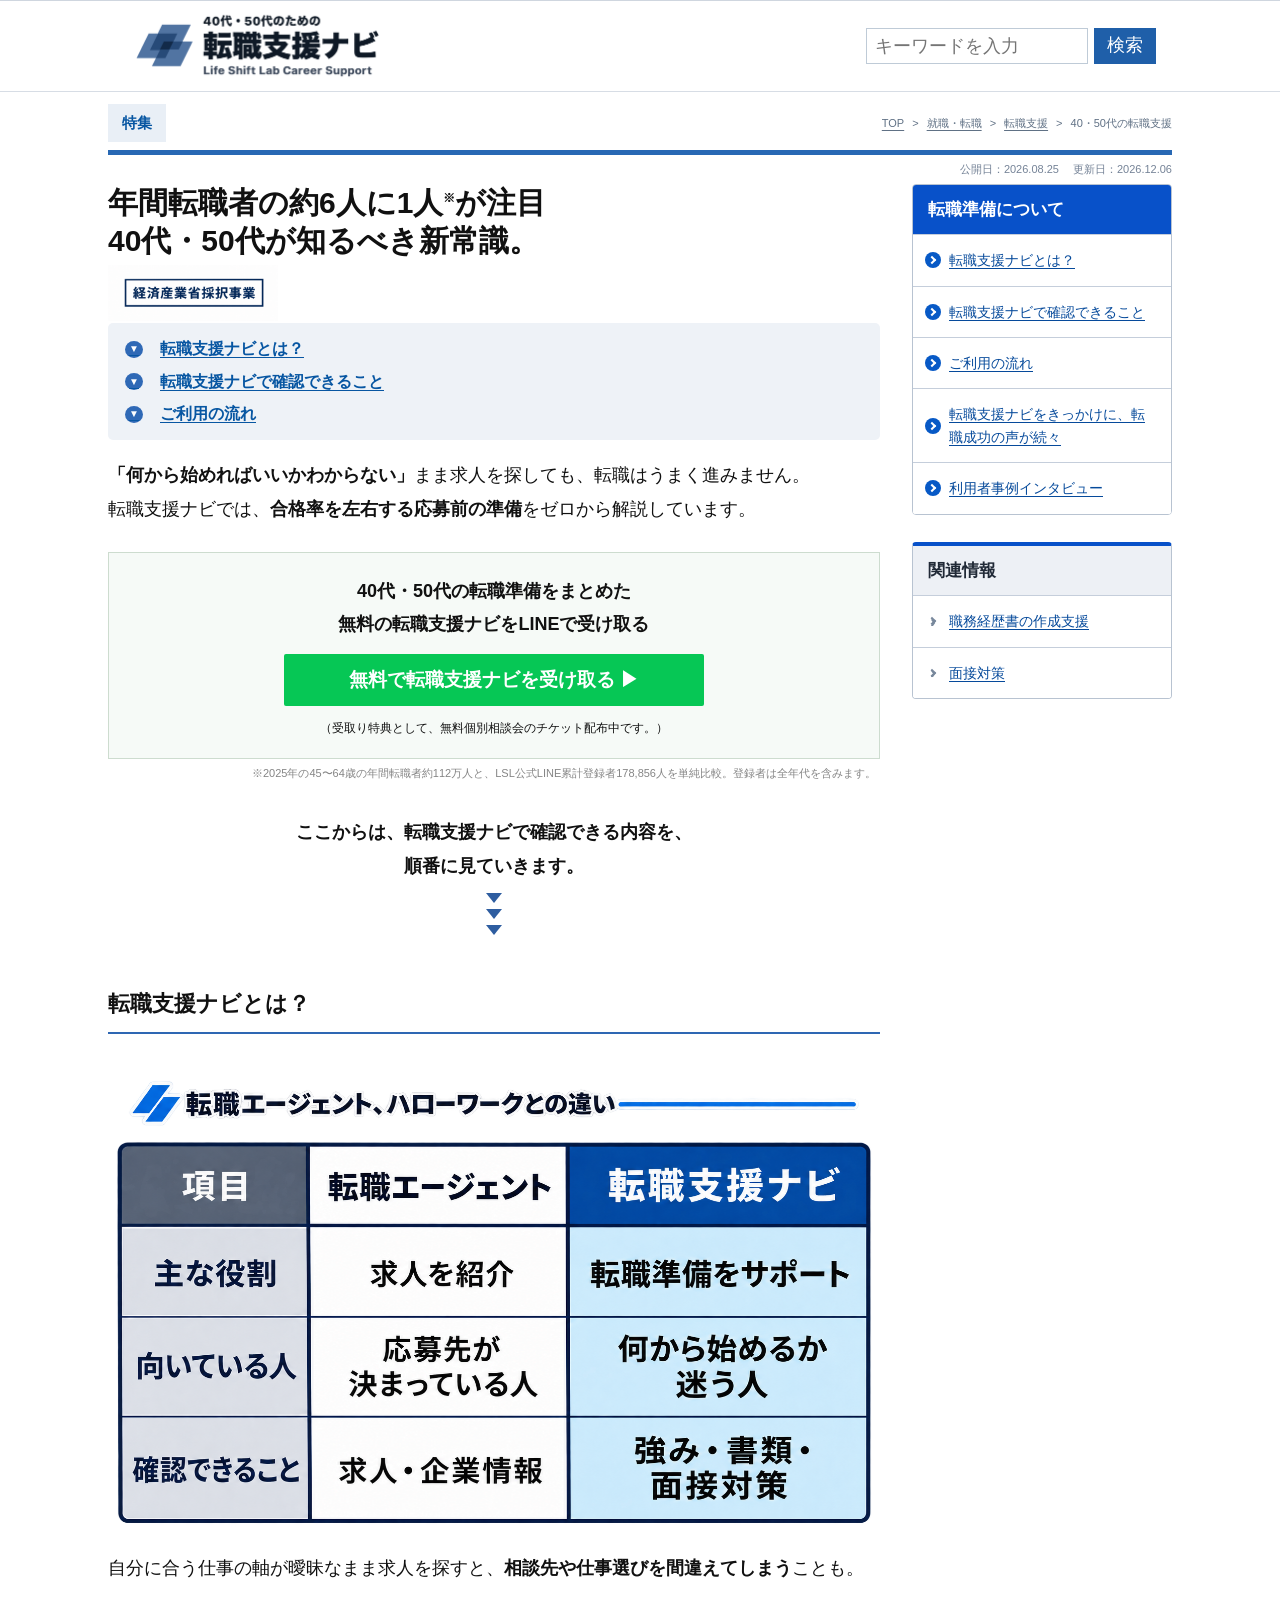
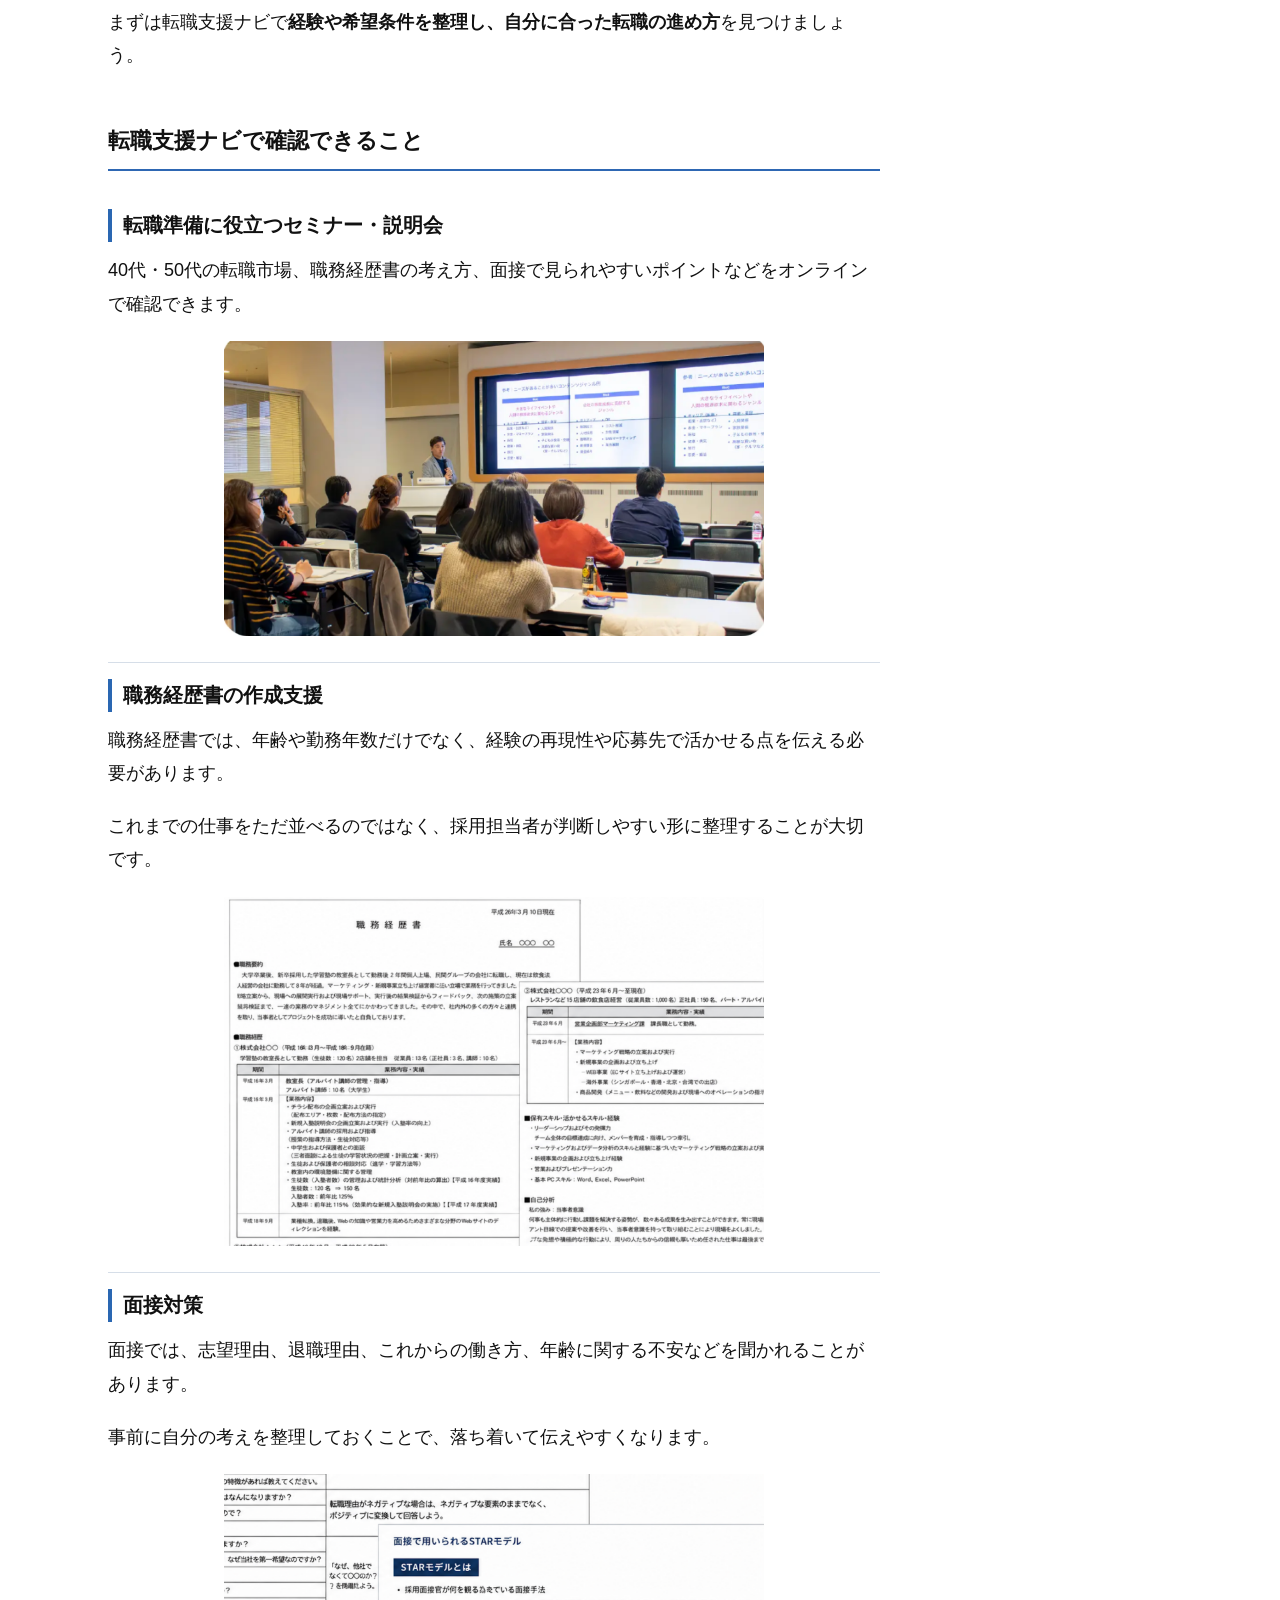
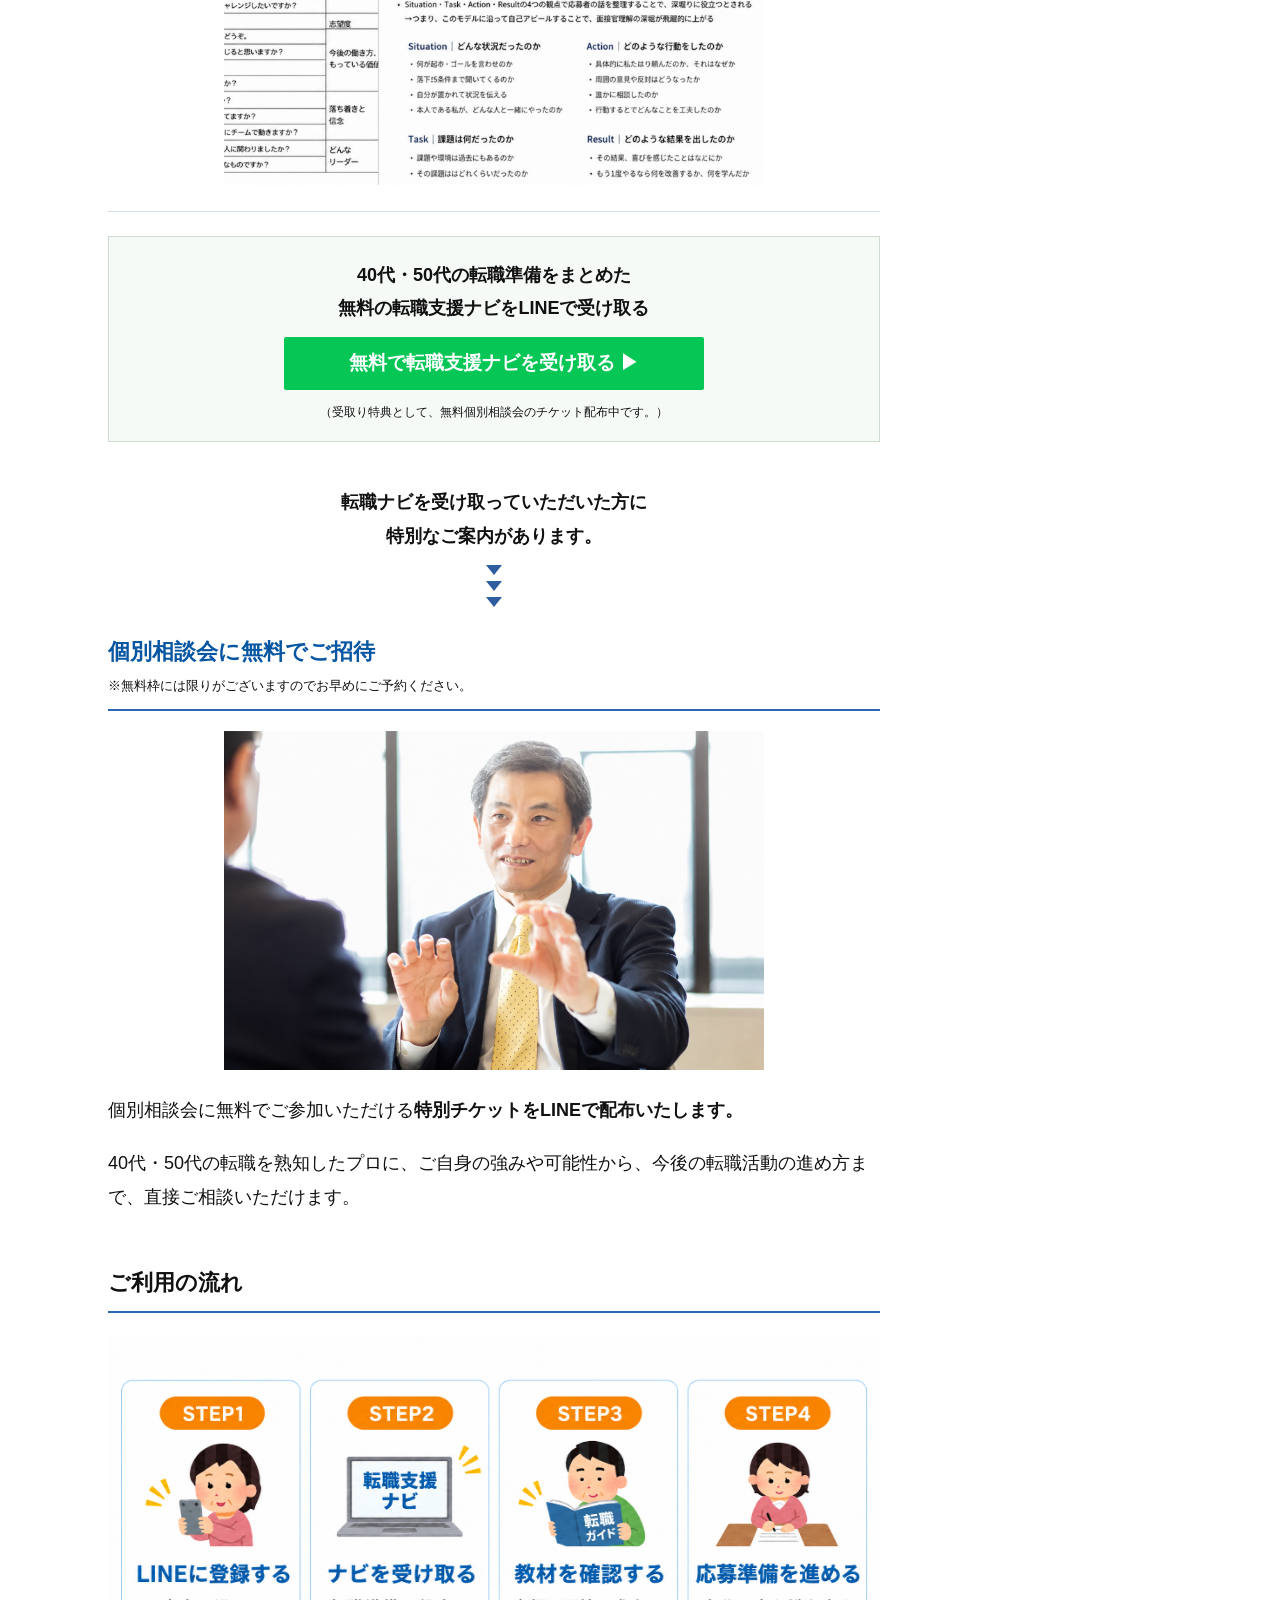
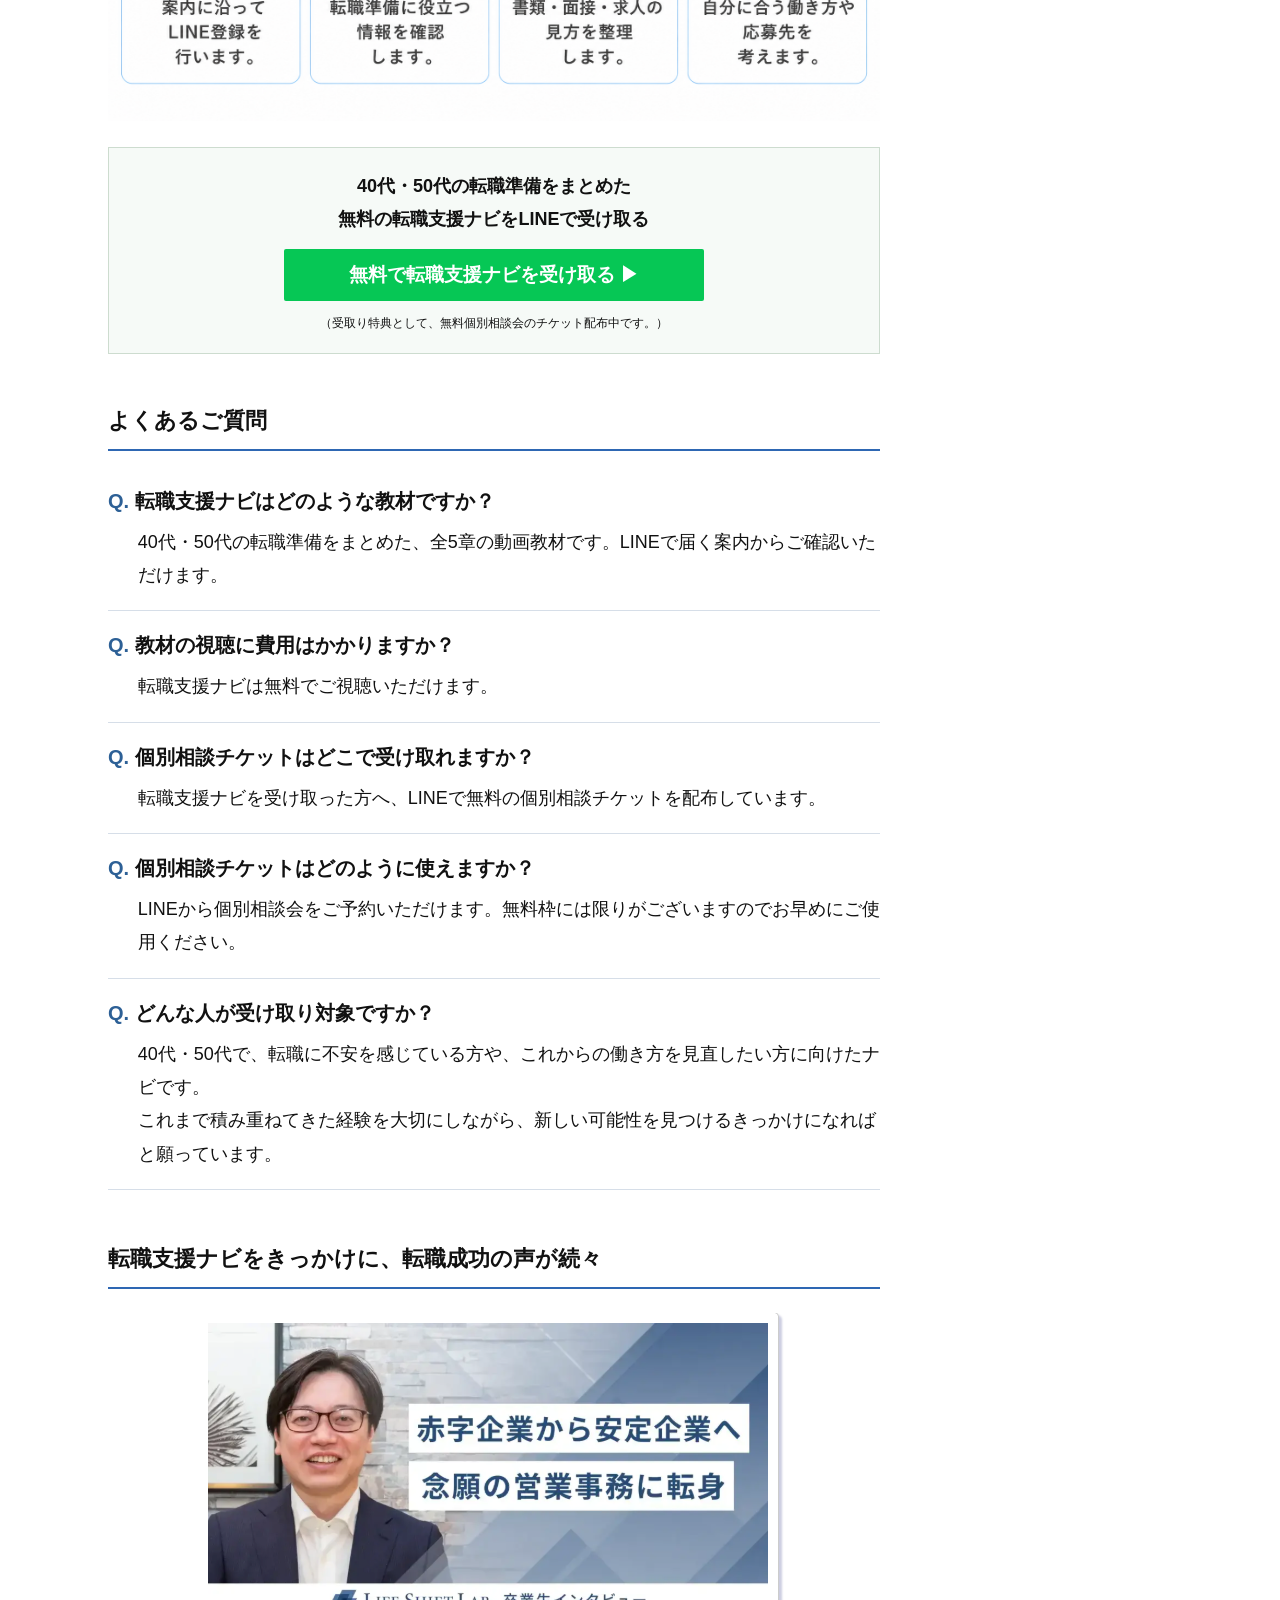
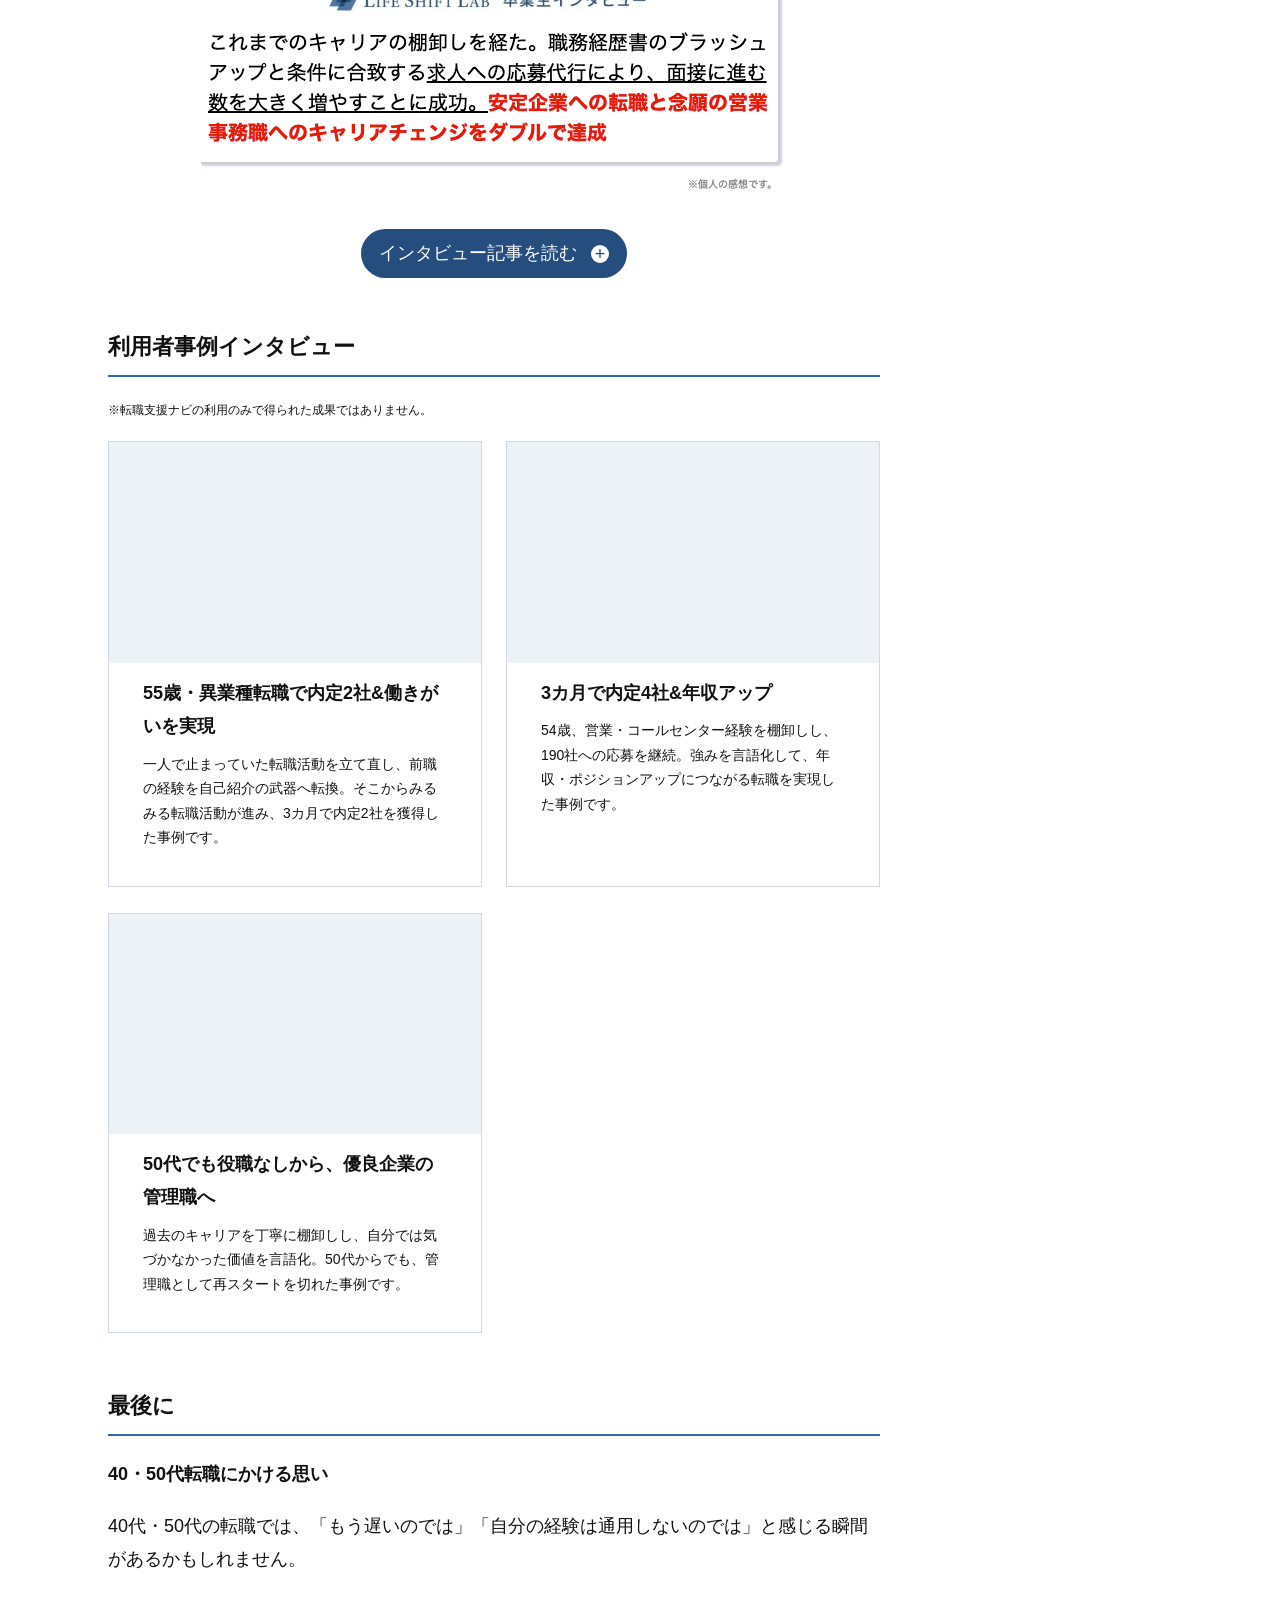
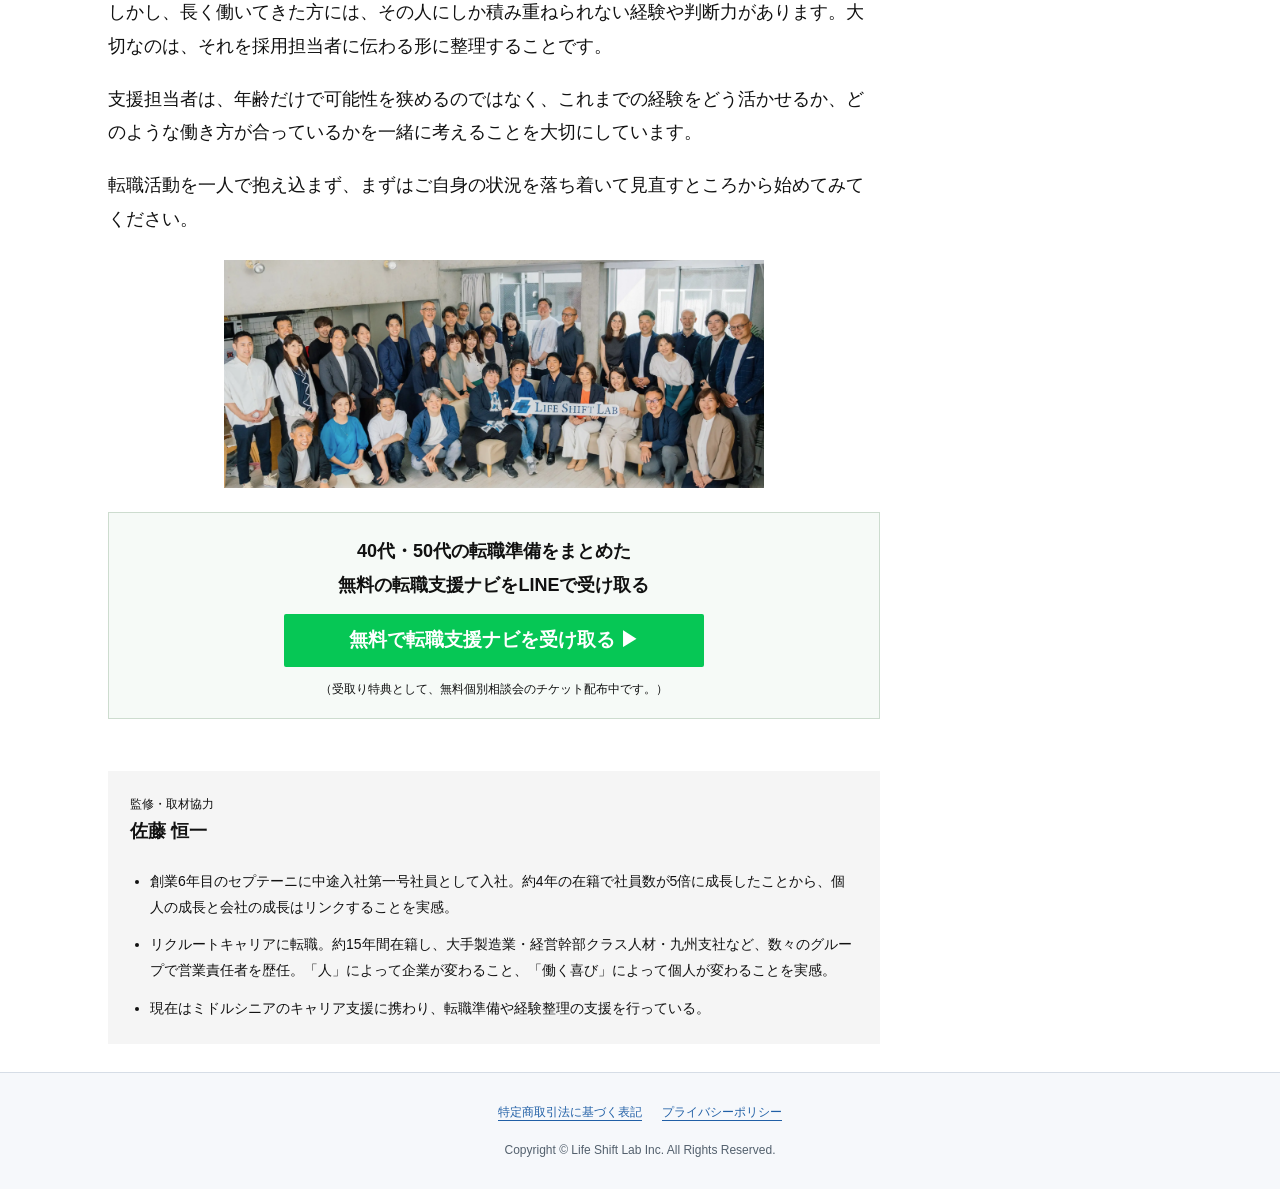
==== versions/navi-results/index.html @ b6fec1ec "Add separate landing page version with revised success heading and disclosure" ====
<!doctype html>
<html lang="ja">
<head>
   <!-- Google Tag Manager -->
<script>(function(w,d,s,l,i){w[l]=w[l]||[];w[l].push({'gtm.start':
  new Date().getTime(),event:'gtm.js'});var f=d.getElementsByTagName(s)[0],
  j=d.createElement(s),dl=l!='dataLayer'?'&l='+l:'';j.async=true;j.src=
  'https://www.googletagmanager.com/gtm.js?id='+i+dl;f.parentNode.insertBefore(j,f);
  })(window,document,'script','dataLayer','GTM-PG9KHCC');</script>
  <!-- End Google Tag Manager -->
  <meta charset="utf-8">
  <meta name="viewport" content="width=device-width, initial-scale=1">
  <title>40代・50代のための転職支援ナビ</title>
  <meta name="description" content="40代・50代の転職に不安を感じている方へ。求人を探す前に知っておきたい、就職支援と転職準備の進め方を紹介します。">
  <link rel="stylesheet" href="style.css?v=20261115-headline-v2">
</head>
<body>
  <script async src="https://l-cv-tracking-client.vercel.app/line-ad/v1/append-ad-params.js"></script>

  <!-- Google Tag Manager (noscript) -->
  <noscript><iframe src="https://www.googletagmanager.com/ns.html?id=GTM-PG9KHCC"
    height="0" width="0" style="display:none;visibility:hidden"></iframe></noscript>
    <!-- End Google Tag Manager (noscript) -->

  <header class="site-header" id="first-guide">
    <div class="site-header__inner">
      <div class="brand-row">
        <div class="media-logo">
          <img class="brand-image" src="images/navi-logo-top-20261113.png" decoding="sync" fetchpriority="high" alt="40代・50代のための 転職支援ナビ Life Shift Lab Career Support" width="2168" height="725">
        </div>
        <form class="site-search" role="search" aria-label="ページ内検索" onsubmit="return false;">
          <input type="search" value="" aria-label="検索キーワード" placeholder="キーワードを入力">
          <button type="submit" disabled>検索</button>
        </form>
        <div class="header-actions" aria-label="ヘッダー操作">
          <button class="header-action header-action--search" type="button" data-panel-trigger="search" aria-disabled="true" disabled><span></span>検索</button>
          <button class="header-action header-action--menu" type="button" data-panel-trigger="menu" aria-disabled="true" disabled><span></span>メニュー</button>
        </div>
      </div>
      <div class="mobile-header-meta" aria-label="ページ情報">
        <nav class="breadcrumb mobile-header-breadcrumb" aria-label="パンくず（スマートフォン）"><span>TOP</span> &gt; <span>就職・転職</span> &gt; <span>転職支援</span> &gt; <span aria-current="page">40・50代の転職支援</span></nav>
        <p class="mobile-header-dates"><span>公開日：<time datetime="2026-08-25">2026.08.25</time></span><span>更新日：<time class="auto-updated-date">2026.08.25</time></span></p>
      </div>
    </div>
  </header>

  <div class="mobile-panel" id="mobile-search-panel" data-panel="search" hidden>
    <form class="mobile-search-form" role="search">
      <input type="search" name="q" placeholder="キーワードを入力" aria-label="検索キーワード" disabled>
      <button type="submit" disabled>検索</button>
    </form>
  </div>

  <div class="mobile-panel" id="mobile-menu-panel" data-panel="menu" hidden>
    <nav class="mobile-menu-list" aria-label="スマホメニュー"><a href="#school">転職支援ナビとは？</a><a href="#support">転職支援ナビで確認できること</a><a href="#about">ご利用の流れ</a><a href="#faq">よくあるご質問</a></nav>
  </div>

<p id="search-status" class="search-status" role="status" aria-live="polite"></p>
  <main class="page">
    <div class="page-top-meta">
      <div class="intro-category-row intro-category-row--below-breadcrumb"><p class="category-label">特集</p></div>
      <nav class="breadcrumb" aria-label="パンくず"><span>TOP</span> &gt; <span>就職・転職</span> &gt; <span>転職支援</span> &gt; <span aria-current="page">40・50代の転職支援</span></nav>
    </div>
    <p class="article-meta"><span>公開日：<time datetime="2026-08-25">2026.08.25</time></span><span>更新日：<time id="updated-date">2026.08.25</time></span></p>
    <div class="content-layout">
      <article class="article">
      <div class="intro-hero">
        <h1 class="intro-main-title"><span class="intro-stat-line">年間転職者の約6人に1人<sup>※</sup>が注目</span><span class="intro-guide-name">40代・50代が知るべき新常識。</span></h1>
        <img class="intro-meti-label" src="images/meti-course-label.png" width="2048" height="682" alt="経済産業省採択事業">
        <nav class="section-index section-index--top" aria-label="ページ内目次">
          <ul>
            <li><a href="#school">転職支援ナビとは？</a></li>
            <li><a href="#support">転職支援ナビで確認できること</a></li>
            <li><a href="#about">ご利用の流れ</a></li>
          </ul>
        </nav>
        <div class="intro-concern">
          <p class="intro-concern__description"><strong>「何から始めればいいかわからない」</strong>まま求人を探しても、転職はうまく進みません。</p>
        </div>
        <div class="intro-plain-copy">
          <p>転職支援ナビでは、<strong>合格率を左右する応募前の準備</strong>をゼロから解説しています。</p>
        </div>
      </div>

<div class="cta cta--intro">
        <p class="cta__title">40代・50代の転職準備をまとめた<br>無料の転職支援ナビをLINEで受け取る</p>
        <a class="cta__button" href="https://liff.line.me/2001351473-tJGaXIxG/track?trackingId=454e6343-675f-4a70-9221-4d50f342c825&line-ad-track=true&liffId=2001351473-tJGaXIxG&follow=%40526etmyv">無料で転職支援ナビを受け取る ▶</a>
      <p class="cta-benefit">（受取り特典として、無料個別相談会のチケット配布中です。）</p></div>
      <p class="intro-stat-note">※2025年の45〜64歳の年間転職者約112万人と、LSL公式LINE累計登録者178,856人を単純比較。登録者は全年代を含みます。</p>

      <p class="section-transition-lead">
        <span class="section-transition-line">ここからは、転職支援ナビで確認できる内容を、</span>
        <span class="section-transition-line">順番に見ていきます。</span>
      </p>
      <div class="section-transition-arrows" aria-hidden="true">
        <span></span>
        <span></span>
        <span></span>
      </div>

      <section class="comparison-section" id="school" aria-label="転職支援ナビの概要">
        <h2>転職支援ナビとは？</h2>
        <div class="comparison-text">
          <figure class="comparison-chart">
            <img src="images/comparison-services-20261114-v3.png" alt="転職エージェント、ハローワークとの違い。転職エージェントと転職支援ナビの比較表。項目は主な役割、向いている人、確認できること。転職エージェントは求人紹介・応募先が決まっている人・求人企業情報、転職支援ナビは転職準備のサポート・何から始めるか迷う人・強み書類面接対策。" width="1535" height="1024">
          </figure>
          <p>自分に合う仕事の軸が曖昧なまま求人を探すと、<strong>相談先や仕事選びを間違えてしまう</strong>ことも。</p>
          <p>まずは転職支援ナビで<strong>経験や希望条件を整理し、自分に合った転職の進め方</strong>を見つけましょう。</p>
        </div>
      </section>

      <h2 id="support">転職支援ナビで確認できること</h2>

      <div class="support-menu">

        <section class="support-item">
          <h3>転職準備に役立つセミナー・説明会</h3>
          <p>40代・50代の転職市場、職務経歴書の考え方、面接で見られやすいポイントなどをオンラインで確認できます。</p>
          <img class="support-photo" src="images/lsl/webinar-supplied-20260824.png" alt="セミナー・説明会の様子">
        </section>

        <section class="support-item">
          <h3 id="documents">職務経歴書の作成支援</h3>
          <p>職務経歴書では、年齢や勤務年数だけでなく、経験の再現性や応募先で活かせる点を伝える必要があります。</p>
          <p>これまでの仕事をただ並べるのではなく、採用担当者が判断しやすい形に整理することが大切です。</p>
          <img class="support-photo support-photo--document" src="images/lsl/resume-documents-20260703c.png" alt="職務経歴書の作成支援資料">
        </section>

        <section class="support-item">
          <h3 id="interview-prep">面接対策</h3>
          <p>面接では、志望理由、退職理由、これからの働き方、年齢に関する不安などを聞かれることがあります。</p>
          <p>事前に自分の考えを整理しておくことで、落ち着いて伝えやすくなります。</p>
          <img class="support-photo support-photo--document" src="images/lsl/interview-sheet-20260703c.png" alt="面接対策資料">
        </section>

      </div>

      <div class="cta">
        <p class="cta__title">40代・50代の転職準備をまとめた<br>無料の転職支援ナビをLINEで受け取る</p>
        <a class="cta__button" href="https://liff.line.me/2001351473-tJGaXIxG/track?trackingId=454e6343-675f-4a70-9221-4d50f342c825&line-ad-track=true&liffId=2001351473-tJGaXIxG&follow=%40526etmyv">無料で転職支援ナビを受け取る ▶</a>
      <p class="cta-benefit">（受取り特典として、無料個別相談会のチケット配布中です。）</p></div>

      <p class="section-transition-lead benefit-transition-lead">
        転職ナビを受け取っていただいた方に<br>特別なご案内があります。
      </p>
      <div class="section-transition-arrows benefit-transition-arrows" aria-hidden="true">
        <span></span>
        <span></span>
        <span></span>
      </div>

      <section class="benefit-notice" id="benefit">
        <h2>個別相談会に無料でご招待</h2>
        <p class="benefit-note">※無料枠には限りがございますのでお早めにご予約ください。</p>
        <figure class="benefit-photo"><img src="images/consultation-supplied-20260824.png" alt="担当者が相談者に向き合い、転職について相談している様子" loading="lazy" width="1568" height="985"></figure>
        <p>個別相談会に無料でご参加いただける<strong>特別チケットをLINEで配布いたします。</strong></p>
        <p>40代・50代の転職を熟知したプロに、ご自身の強みや可能性から、今後の転職活動の進め方まで、直接ご相談いただけます。</p>

      </section><h2 id="about">ご利用の流れ</h2>

      <figure class="usage-guide-chart comparison-chart usage-guide-chart--desktop">
        <img src="images/usage-guide-20261114.png" alt="ご利用の流れ：STEP1 LINEに登録する、STEP2 ナビを受け取る、STEP3 教材を確認する、STEP4 応募準備を進める" width="1774" height="887" loading="lazy">
      </figure>
      <section class="usage-guide-mobile" aria-label="ご利用の流れ（スマホ表示）">
        <ol class="usage-step-list">
          <li class="usage-step-card">
            <div class="usage-step-card__content">
              <span class="usage-step-badge">STEP1</span>
              <div class="usage-step-card__body">
                <h3>LINEに登録する</h3>
                <p>案内に沿ってLINE登録を行います。</p>
              </div>
            </div>
            <div class="usage-step-card__illustration">
              <img src="images/usage-step1-20261114.png" alt="" loading="lazy" width="290" height="254">
            </div>
          </li>
          <li class="usage-step-card">
            <div class="usage-step-card__content">
              <span class="usage-step-badge">STEP2</span>
              <div class="usage-step-card__body">
                <h3>ナビを受け取る</h3>
                <p>転職準備に役立つ情報を確認します。</p>
              </div>
            </div>
            <div class="usage-step-card__illustration">
              <img src="images/usage-step2-20261114.png" alt="" loading="lazy" width="347" height="254">
            </div>
          </li>
          <li class="usage-step-card">
            <div class="usage-step-card__content">
              <span class="usage-step-badge">STEP3</span>
              <div class="usage-step-card__body">
                <h3>教材を確認する</h3>
                <p>書類・面接・求人の見方を整理します。</p>
              </div>
            </div>
            <div class="usage-step-card__illustration">
              <img src="images/usage-step3-20261114.png" alt="" loading="lazy" width="311" height="254">
            </div>
          </li>
          <li class="usage-step-card">
            <div class="usage-step-card__content">
              <span class="usage-step-badge">STEP4</span>
              <div class="usage-step-card__body">
                <h3>応募準備を進める</h3>
                <p>自分に合う働き方や応募先を考えます。</p>
              </div>
            </div>
            <div class="usage-step-card__illustration">
              <img src="images/usage-step4-20261114.png" alt="" loading="lazy" width="304" height="254">
            </div>
          </li>
        </ol>
      </section>

      <div class="cta">
        <p class="cta__title">40代・50代の転職準備をまとめた<br>無料の転職支援ナビをLINEで受け取る</p>
        <a class="cta__button" href="https://liff.line.me/2001351473-tJGaXIxG/track?trackingId=454e6343-675f-4a70-9221-4d50f342c825&line-ad-track=true&liffId=2001351473-tJGaXIxG&follow=%40526etmyv">無料で転職支援ナビを受け取る ▶</a>
      <p class="cta-benefit">（受取り特典として、無料個別相談会のチケット配布中です。）</p></div>

      <section class="faq-section" id="faq"><h2>よくあるご質問</h2>
<div class="faq-item"><h3 class="faq-question"><span class="faq-q-mark">Q.</span> 転職支援ナビはどのような教材ですか？</h3><p class="faq-answer">40代・50代の転職準備をまとめた、全5章の動画教材です。LINEで届く案内からご確認いただけます。</p></div>
<div class="faq-item"><h3 class="faq-question"><span class="faq-q-mark">Q.</span> 教材の視聴に費用はかかりますか？</h3><p class="faq-answer">転職支援ナビは無料でご視聴いただけます。</p></div>
<div class="faq-item"><h3 class="faq-question"><span class="faq-q-mark">Q.</span> 個別相談チケットはどこで受け取れますか？</h3><p class="faq-answer">転職支援ナビを受け取った方へ、LINEで無料の個別相談チケットを配布しています。</p></div>
<div class="faq-item"><h3 class="faq-question"><span class="faq-q-mark">Q.</span> 個別相談チケットはどのように使えますか？</h3><p class="faq-answer">LINEから個別相談会をご予約いただけます。無料枠には限りがございますのでお早めにご使用ください。</p></div>
<div class="faq-item"><h3 class="faq-question"><span class="faq-q-mark">Q.</span> どんな人が受け取り対象ですか？</h3><p class="faq-answer">40代・50代で、転職に不安を感じている方や、これからの働き方を見直したい方に向けたナビです。<br>これまで積み重ねてきた経験を大切にしながら、新しい可能性を見つけるきっかけになればと願っています。</p></div>
</section><h2 id="story">転職支援ナビをきっかけに、転職成功の声が続々</h2>

      <img class="case-visual" src="images/lsl/customer-case-aoto.png" alt="赤字企業から安定企業へ転職した利用者事例">

      <div class="interview-link-wrap">
        <a class="interview-link js-interview-open" href="#interview-asan" role="button" aria-haspopup="dialog">インタビュー記事を読む</a>
      </div>

      <h2 id="interview-videos">利用者事例インタビュー</h2>
      <p class="interview-results-note">※転職支援ナビの利用のみで得られた成果ではありません。</p>
<div class="video-grid" aria-label="利用者事例インタビュー動画">
        <section class="video-card">
          <div class="video-frame">
            <iframe src="https://player.vimeo.com/video/1203755050?h=f7f201e1a6" title="50代女性が3ヵ月で内定2社" loading="lazy" allow="autoplay; fullscreen; picture-in-picture; clipboard-write" allowfullscreen></iframe>
          </div>
          <p class="video-caption">55歳・異業種転職で内定2社&amp;働きがいを実現</p>
          <p class="video-desc">一人で止まっていた転職活動を立て直し、前職の経験を自己紹介の武器へ転換。そこからみるみる転職活動が進み、3カ月で内定2社を獲得した事例です。</p>
        </section>
        <section class="video-card">
          <div class="video-frame">
            <iframe src="https://player.vimeo.com/video/1203755057?h=12b596d1e6" title="肩書きなしから内定4社" loading="lazy" allow="autoplay; fullscreen; picture-in-picture; clipboard-write" allowfullscreen></iframe>
          </div>
          <p class="video-caption">3カ月で内定4社&amp;年収アップ</p>
          <p class="video-desc">54歳、営業・コールセンター経験を棚卸しし、190社への応募を継続。強みを言語化して、年収・ポジションアップにつながる転職を実現した事例です。</p>
        </section>
        <section class="video-card">
          <div class="video-frame">
            <iframe src="https://player.vimeo.com/video/1203755051?h=4449510a89" title="優良企業の管理職へ転職" loading="lazy" allow="autoplay; fullscreen; picture-in-picture; clipboard-write" allowfullscreen></iframe>
          </div>
          <p class="video-caption">50代でも役職なしから、優良企業の管理職へ</p>
          <p class="video-desc">過去のキャリアを丁寧に棚卸しし、自分では気づかなかった価値を言語化。50代からでも、管理職として再スタートを切れた事例です。</p>
        </section>
      </div>

      <h2>最後に</h2>
      <p class="subtitle">40・50代転職にかける思い</p>

      <p>40代・50代の転職では、<span class="marker">「もう遅いのでは」「自分の経験は通用しないのでは」</span>と感じる瞬間があるかもしれません。</p>
      <p>しかし、長く働いてきた方には、その人にしか<span class="marker">積み重ねられない経験や判断力</span>があります。大切なのは、それを採用担当者に伝わる形に整理することです。</p>
      <p>支援担当者は、<span class="marker">年齢だけで可能性を狭めるのではなく</span>、これまでの経験をどう活かせるか、どのような働き方が合っているかを一緒に考えることを大切にしています。</p>
      <p><span class="marker">転職活動を一人で抱え込まず、まずはご自身の状況を落ち着いて見直すところから始めてみてください。</span></p>
      <img class="final-photo" src="images/lsl/final-team.png" alt="トレーナー集合写真">

      <div class="cta cta--postscript">
        <p class="cta__title">40代・50代の転職準備をまとめた<br>無料の転職支援ナビをLINEで受け取る</p>
        <a class="cta__button" href="https://liff.line.me/2001351473-tJGaXIxG/track?trackingId=454e6343-675f-4a70-9221-4d50f342c825&line-ad-track=true&liffId=2001351473-tJGaXIxG&follow=%40526etmyv">無料で転職支援ナビを受け取る ▶</a>
      <p class="cta-benefit">（受取り特典として、無料個別相談会のチケット配布中です。）</p></div>

      <section class="writer-box" aria-label="監修・取材協力">
        <p class="writer-box__name"><span class="writer-box__label">監修・取材協力</span>佐藤 恒一</p>
        <ul class="writer-box__list">
          <li>創業6年目のセプテーニに中途入社第一号社員として入社。約4年の在籍で社員数が5倍に成長したことから、個人の成長と会社の成長はリンクすることを実感。</li>
          <li>リクルートキャリアに転職。約15年間在籍し、大手製造業・経営幹部クラス人材・九州支社など、数々のグループで営業責任者を歴任。「人」によって企業が変わること、「働く喜び」によって個人が変わることを実感。</li>
          <li>現在はミドルシニアのキャリア支援に携わり、転職準備や経験整理の支援を行っている。</li>
        </ul>
      </section>


      </article>

      <aside class="side-column" aria-label="サイドメニュー">
        <section class="side-box">
          <h2>転職準備について</h2>
          <nav>
            <a>転職支援ナビとは？</a>
            <a>転職支援ナビで確認できること</a>
            <a>ご利用の流れ</a>
            <a>転職支援ナビをきっかけに、転職成功の声が続々</a><a>利用者事例インタビュー</a>
          </nav>
        </section>
        <section class="side-box">
          <h2>関連情報</h2>
          <nav>
            <a>職務経歴書の作成支援</a>
            <a>面接対策</a>
          </nav>
        </section>
      </aside>

    </div>
  </main>

  <footer class="footer footer--legal">
    <div class="footer__inner">
      <nav class="footer__links" aria-label="法務リンク">
        <a href="https://lifeshiftlab.jp/law/" target="_blank" rel="noopener">特定商取引法に基づく表記</a>
        <a href="https://lifeshiftlab.jp/privacy/" target="_blank" rel="noopener">プライバシーポリシー</a>
      </nav>
      <div class="footer-copy">Copyright © Life Shift Lab Inc. All Rights Reserved.</div>
    </div>
  </footer>

  <div class="interview-modal" id="interview-asan" role="dialog" aria-modal="true" aria-labelledby="interview-asan-title" hidden>
    <div class="interview-modal__dialog">
      <button type="button" class="interview-modal__close js-interview-close" aria-label="閉じる">&times;</button>
      <div class="coach_box">
        <h2 id="interview-asan-title">赤字企業から安定企業へ<br>念願の営業事務への転職に成功</h2>
        <img src="images/lsl/intervew_asan-1024x538.webp" alt="赤字企業から安定企業へ転職した卒業生インタビュー" loading="lazy">

        <h3>現職と転職先のご職業を教えてください。</h3>
        <p>現在は清掃会社でホテルの客室の清掃を担当しています。大阪や兵庫、京都など業務委託で受け持っている会社のホテルを巡り、現場責任者として従事してきました。今後は電気工事会社の営業事務として働く予定です。会社の規模感や業界、業種も全く異なりますが、自分の理想を実現できる環境があることや、面接や選考途中で誠実さや人柄の良さを感じ、一緒に働きたいと思い転職を決断しました。</p>

        <h3>転職を決断した理由を教えてください。</h3>
        <p>ホテル事業が赤字で、どんどん撤退が続いている状況でした。コロナで縮小を余儀なくされてから、復活の兆しが見えず、日々現状維持をするのが精一杯の状況でした。今後の発展性を感じなかったため転職を考えていました。また、大阪や京都などホテル間の異動も頻繁にあり、体力的にしんどさを感じたことも要因のひとつです。</p>
        <p>社内で部署異動の希望を出しても、希望が通らずキャリアチェンジが難しい状況だったため、転職を決意し、その勢いで転職サイトや転職エージェントに登録しました。ただ自分の強みが全くわからず、その後のアクションを起こすことができませんでした。</p>
        <img src="images/lsl/asan2-1024x683.webp" alt="インタビュー中の様子" loading="lazy">

        <h3>どんな職種へのキャリアチャレンジを考えていましたか？</h3>
        <p>集団の先頭に立つよりも、サポートする仕事の方が向いているのかなと思っていました。なので、営業事務のような会社の縁の下の力持ちとして、周りの方を支えることができる職種を目指していました。</p>

        <h3>転職準備で得たものを教えてください。</h3>
        <p>転職への自信がつき、実際に希望していた職種で内定をもらうことができました。自分では、転職で活かせるようなこれまでの実績やスキルは何もないなと思っていました。ただ、これまでの実績やエピソードを引き出し、言語化していくことで、「自分って実は、色々やってきていたんだな」と自分のキャリアを振り返ることができました。</p>
        <img src="images/lsl/asan3-1024x683.webp" alt="インタビュー中の様子" loading="lazy">

        <h3>今後のキャリアにおける目標を教えてください。</h3>
        <p>年を重ねていますが、業界や業種が全く違う仕事で新人として働くので、少しでも早く戦力になりたいと考えています。これまでの経験を活かして、一緒に働くメンバーを支えつつ、会社を大きくしていくためのお手伝いができたらいいなと考えています。</p>
      </div>
    </div>
  </div>
  <script>
    (() => {
      const modal = document.getElementById("interview-asan");
      if (!modal) return;
      const dialog = modal.querySelector(".interview-modal__dialog");
      let lastFocused = null;

      const openModal = () => {
        lastFocused = document.activeElement;
        modal.hidden = false;
        modal.classList.add("is-open");
        document.documentElement.style.overflowY = "hidden";
        modal.querySelector(".js-interview-close")?.focus();
      };

      const closeModal = () => {
        modal.classList.remove("is-open");
        modal.hidden = true;
        document.documentElement.style.overflowY = "";
        if (lastFocused && typeof lastFocused.focus === "function") lastFocused.focus();
      };

      document.querySelectorAll(".js-interview-open").forEach((button) => {
        button.addEventListener("click", (event) => {
          event.preventDefault();
          openModal();
        });
      });

      modal.querySelectorAll(".js-interview-close").forEach((button) => {
        button.addEventListener("click", closeModal);
      });

      modal.addEventListener("click", (event) => {
        if (dialog && !dialog.contains(event.target)) closeModal();
      });

      document.addEventListener("keydown", (event) => {
        if (event.key === "Escape" && modal.classList.contains("is-open")) closeModal();
      });
    })();
  </script>
<script src="script.js"></script>
</body>
</html>
---- versions/navi-results/style.css ----
:root{--blue:#2d6096;--ink:#243448;--line:#d4dce5;--soft:#f3f6f9}*{box-sizing:border-box}html{scroll-behavior:smooth;scroll-padding-top:24px}body{margin:0;background:#fff;color:var(--ink);font-family:-apple-system,BlinkMacSystemFont,'Hiragino Sans','Yu Gothic',sans-serif;line-height:1.9;font-size:16px}a{color:#245a90;text-underline-offset:4px}a:hover{text-decoration-thickness:2px}a:focus-visible,summary:focus-visible{outline:3px solid #a56c13;outline-offset:5px}img{display:block;max-width:100%;height:auto}.skip{position:absolute;left:12px;top:-80px;background:white;padding:12px;z-index:10}.skip:focus{top:12px}.site-header{border-top:5px solid var(--blue);border-bottom:1px solid var(--line)}.header-inner{max-width:1080px;margin:auto;padding:20px 24px;display:flex;justify-content:space-between;align-items:center;gap:24px}.brand{width:270px}.header-right{display:grid;text-align:right;gap:8px;font-size:13px}.page{max-width:1080px;margin:auto;padding:0 24px}.breadcrumb{display:flex;gap:12px;flex-wrap:wrap;padding:14px 0;border-bottom:1px solid var(--line);font-size:12px}.meta{text-align:right;color:#5e6b79;font-size:12px;margin:12px 0 30px}.layout{display:grid;grid-template-columns:minmax(0,1fr) 240px;gap:36px}main{min-width:0}.eyebrow{display:inline-block;background:#e9eff6;padding:4px 12px;margin:0 0 14px;font-size:14px}h1{font-size:29px;line-height:1.6;margin:0 0 24px;padding-top:16px;border-top:3px solid var(--blue);letter-spacing:.01em}h1 span{font-size:23px}p{margin:0 0 20px}.lead{margin-bottom:26px}h2{font-size:23px;line-height:1.6;border-bottom:2px solid var(--blue);padding-bottom:12px;margin:0 0 24px}h3{font-size:18px;line-height:1.7;margin:0 0 12px}article>section{margin-top:56px}#contents section{padding:20px 0 8px;border-bottom:1px solid var(--line)}#contents section h3{border-left:3px solid var(--blue);padding-left:12px}.overview-box{display:grid;grid-template-columns:1fr 1.1fr;gap:22px;align-items:center;padding:22px;border:1px solid var(--line)}.video-cover{aspect-ratio:16/10;background:#edf2f8;border-top:6px solid var(--blue);display:flex;flex-direction:column;justify-content:center;align-items:center;padding:20px 12px;text-align:center;gap:10px;font-size:13px}.video-cover strong{font-size:25px;color:#254d76}.cover-label{font-size:12px}.cover-rule{width:40px;border-top:1px solid #8199b0}.facts{margin:0;font-size:14px}.facts div{padding:10px 0;border-bottom:1px solid var(--line)}.facts div:last-child{border-bottom:0}.facts dt{font-weight:700;color:#536476;font-size:12px}.facts dd{margin:0}.cta{text-align:center;margin:26px 0 12px;padding:22px 18px;background:#f4f7f5;border:1px solid #d7e0da}.cta>p:first-child{font-size:14px;margin-bottom:12px}.cta-button{display:flex;align-items:center;justify-content:center;gap:16px;background:#167746;color:white;border-radius:3px;text-decoration:none;font-weight:700;padding:15px 18px;min-height:54px}.cta-button:hover{background:#12633a}.note{font-size:13px;color:#53606d}.cta .note{margin:10px 0 0}.benefit-inline{font-size:13px}.benefit-inline a{display:inline-block;margin-left:8px}.page-menu{background:var(--soft);padding:22px;margin:32px 0}.page-menu h2{border:0;padding:0;font-size:16px;margin-bottom:10px}.page-menu a{display:block;padding:6px 0;font-size:14px}.page-menu a:before{content:'↓';margin-right:10px}.notice{border:1px solid var(--line);padding:24px;background:#fafbfc}.notice-label{color:#456580;font-size:13px;margin-bottom:8px}.notice h2{font-size:21px;border-bottom:1px solid var(--line)}.notice .note{margin-bottom:0}.notice ul{padding-left:24px}.steps{padding-left:26px}.steps li{padding:0 0 16px 8px}.steps li::marker{color:var(--blue);font-weight:700}.steps h3{margin-bottom:6px}.steps p{margin:0}details{border-bottom:1px solid var(--line)}summary{cursor:pointer;padding:18px 0;font-weight:700}details>p{padding:0 10px 6px}.team{margin:24px 0}.writer-box{background:var(--soft);padding:22px;font-size:14px;margin:28px 0}.writer-box__label{display:block;font-size:12px;font-weight:400}.writer-box__name{font-weight:700}.writer-box__list{padding-left:20px;margin:0}.writer-box li+li{margin-top:12px}.case-visual{margin:24px 0}.success-heading{font-weight:700}.video-grid{display:grid;gap:28px}.video-frame{aspect-ratio:16/9}.video-frame iframe{width:100%;height:100%;border:0}.video-caption{font-weight:700;margin:12px 0 6px}.video-desc{font-size:14px}.case-interview{margin:30px 0}.coach_box h3{margin-top:26px}.coach_box img{margin:20px 0}.closing{text-align:center;margin:40px 0 60px}.sidebar nav{border:1px solid var(--line);margin-bottom:24px}.sidebar h2{background:var(--blue);color:white;border:0;font-size:15px;margin:0;padding:12px 16px}.sidebar a{display:block;text-decoration:none;font-size:13px;padding:12px 14px;border-top:1px solid var(--line)}.sidebar a:hover{background:var(--soft)}.sidebar a:before{content:'›';margin-right:8px}.footer{border-top:1px solid var(--line);background:var(--soft);padding:28px 24px;font-size:12px}.footer__inner{max-width:1032px;margin:auto}.footer__links{display:flex;gap:20px;flex-wrap:wrap;margin-bottom:16px}.footer-copy{color:#53606d}@media(max-width:900px){.layout{grid-template-columns:minmax(0,1fr)}.sidebar{display:none}.page{max-width:760px}}@media(max-width:540px){body{font-size:15px}.header-inner{padding:14px 18px;gap:10px;align-items:flex-start}.brand{width:190px}.header-right{font-size:11px;max-width:110px}.page{padding:0 18px}.meta{margin-bottom:22px;font-size:11px}.breadcrumb{font-size:11px;gap:6px}h1{font-size:24px}h1 span{font-size:18px}h2{font-size:21px}.overview-box{grid-template-columns:1fr;padding:18px;gap:12px}.video-cover{aspect-ratio:16/8}.facts div{display:grid;grid-template-columns:82px 1fr;gap:10px}.facts dt{padding-top:1px}.cta{padding:18px 12px}.cta-button{font-size:14px;padding:14px 8px;gap:7px}.notice{padding:20px 16px}.notice h2{font-size:19px}article>section{margin-top:42px}}@media(max-width:360px){.header-inner{display:block}.header-right{max-width:none;display:flex;justify-content:space-between;margin-top:8px}.brand{width:200px}.cta-button{font-size:13px}}@media(prefers-reduced-motion:reduce){html{scroll-behavior:auto}}
@media(max-width:540px){.header-inner{flex-wrap:wrap}.header-right{max-width:none;width:100%;display:flex;justify-content:space-between;text-align:left}.header-right span{white-space:nowrap}}

/* Map restored content onto the first revision's design system. */
.site-header__inner{max-width:1080px;margin:auto;padding:20px 24px}.brand-row{display:flex;align-items:center;justify-content:space-between;gap:24px}.brand-image{width:270px}.site-search{display:flex;gap:6px;max-width:290px;margin:0}.site-search input,.mobile-search-form input{min-width:0;width:100%;height:36px;border:1px solid #bfcbd7;padding:6px 8px;font:inherit}.site-search button,.mobile-search-form button,.header-action{border:1px solid var(--blue);background:var(--blue);color:white;padding:6px 14px;font:inherit;cursor:pointer}.header-actions{display:none}.mobile-panel{max-width:760px;margin:auto;padding:16px 18px;border-bottom:1px solid var(--line)}.mobile-panel[hidden]{display:none}.mobile-search-form{display:flex;gap:8px}.mobile-menu-list a{display:block;padding:8px}.content-layout{display:grid;grid-template-columns:minmax(0,1fr) 240px;gap:36px}.article{min-width:0}.article-meta{text-align:right;color:#5e6b79;font-size:12px;margin:12px 0 30px;display:flex;justify-content:flex-end;gap:14px}.category-label{display:inline-block;background:#e9eff6;padding:4px 12px;margin:0 0 14px;font-size:14px}.course-label{width:145px;margin:0 0 24px}.intro-lead--question{font-weight:700}.overview-box{margin-top:26px}.navi-cover{margin:0;min-width:0}.navi-cover__crop{aspect-ratio:1254/1040;overflow:hidden}.navi-cover__crop img{width:100%;height:auto}.navi-cover figcaption{font-size:12px;text-align:center;color:#53606d;margin:8px 0 0}.cta__button{display:flex;align-items:center;justify-content:center;gap:16px;background:#167746;color:white;border-radius:3px;text-decoration:none;font-weight:700;padding:15px 18px;min-height:54px}.cta__button:hover{background:#12633a}.cta .cta-benefit{font-size:12px;line-height:1.8;text-align:center;margin:12px 0 0;color:#53606d}.cta-benefit a{display:inline-block;margin-left:4px}.section-index{background:var(--soft);padding:22px;margin:32px 0}.section-index ul{list-style:none;padding:0;margin:0}.section-index a{display:block;padding:6px 0;font-size:14px}.section-index a:before{content:'↓';margin-right:10px}.section-transition-lead{margin:28px 0;color:#53606d}.section-transition-line{display:block}.section-transition-arrows{display:none}.content-caption{font-weight:700}.civic-table{width:100%;table-layout:fixed;border-collapse:collapse;margin:20px 0 28px;font-size:16px;line-height:1.7}.civic-table .item-col{width:24%}.civic-table th,.civic-table td{padding:22px 16px;border:1px solid #bdcad8;text-align:left;vertical-align:middle;overflow-wrap:anywhere}.civic-table thead th{background:#e4eaf0;color:#293f55}.civic-table thead th:last-child{background:#285e91;color:#fff}.civic-table tbody th{background:#f1f4f7}.civic-table tbody td{background:#fff}.civic-table tbody td:last-child{background:#e4eff9;color:#1e4d78;font-weight:700;border-left:2px solid #6a93b7}#support,#about,#story,#interview-videos{margin-top:56px}.support-item{padding:20px 0 28px;border-bottom:1px solid var(--line)}.support-item h3{border-left:3px solid var(--blue);padding-left:12px}.support-photo{max-width:540px;width:100%;margin:20px auto 0}.benefit-notice{border:1px solid #d5a5a5;border-top:5px solid #a73b3b;background:#fff2f1;padding:26px;margin:44px 0}.benefit-notice h2{color:#913131;border-color:#d9aaaa}.benefit-label{display:inline-block;background:#a73b3b;color:#fff;padding:3px 12px;font-size:13px;margin:0 0 16px}.benefit-note{font-size:13px;color:#863e3e;margin-bottom:0}.faq-section{margin:44px 0}.faq-section details p{padding:0 10px 6px}.side-column nav{display:block}.side-box{border:1px solid var(--line);margin-bottom:24px}.side-box h2{background:var(--blue);color:white;border:0;font-size:15px;margin:0;padding:12px 16px}.side-box a{display:block;text-decoration:none;font-size:13px;padding:12px 14px;border-top:1px solid var(--line)}.side-box a:before{content:'›';margin-right:8px}.side-box a:hover{background:var(--soft)}.final-photo{margin:24px 0}.subtitle{font-weight:700}.article>h2:not([id]){margin-top:56px}.interview-link-wrap{margin:20px 0 36px}.interview-link{display:block;padding:16px;border:1px solid var(--line);text-align:center;text-decoration:none}.video-help{font-size:13px;color:#53606d}.video-controls{display:flex;justify-content:space-between;align-items:center;margin-bottom:14px;font-size:14px}.video-controls button{font:inherit;background:white;border:1px solid #b6c7d7;color:#2d6096;padding:10px 16px;border-radius:3px;cursor:pointer}.video-controls button:disabled{opacity:.4;cursor:default}.video-grid{display:flex;gap:20px;overflow-x:auto;scroll-snap-type:x mandatory;scroll-padding-inline:0;padding:0 0 16px;margin-bottom:44px;scrollbar-color:#91a9c0 #edf2f7}.video-card{flex:0 0 88%;min-width:0;scroll-snap-align:start;border:1px solid #bdcddb;background:#fff;border-radius:4px;overflow:hidden}.video-card .video-frame{aspect-ratio:16/9;background:#edf2f7}.video-card .video-caption{padding:0 18px;margin:18px 0 8px}.video-card .video-desc{padding:0 18px 18px;margin:0}.interview-modal[hidden]{display:none}.interview-modal{position:fixed;inset:0;z-index:100;background:#0009;display:flex;justify-content:center;align-items:center;padding:24px}.interview-modal__dialog{position:relative;max-width:800px;width:100%;max-height:90vh;overflow-y:auto;background:#fff;padding:38px}.interview-modal__close{position:sticky;float:right;top:0;background:white;border:1px solid var(--line);font-size:24px;width:44px;height:44px;cursor:pointer}.search-status{max-width:1080px;margin:auto;padding:0 24px;font-size:14px}.search-status:empty{display:none}.search-status:not(:empty){padding-top:12px;padding-bottom:12px}mark.search-hit{background:#fff0ac;color:#182d43}[id]{scroll-margin-top:20px}
@media(max-width:900px){.content-layout{grid-template-columns:minmax(0,1fr)}.side-column{display:none}}
@media(max-width:540px){.site-header__inner{padding:14px 18px}.brand-image{width:190px}.brand-row{gap:10px}.site-search{display:none}.header-actions{display:flex;gap:6px}.header-action{font-size:12px;padding:8px}.article-meta{margin-bottom:22px;font-size:11px;gap:10px}.overview-box{grid-template-columns:minmax(0,1fr) minmax(0,1fr);padding:14px;gap:14px}.overview-box .facts div{display:block;padding:7px 0}.overview-box .facts{font-size:12px}.navi-cover figcaption{font-size:11px}.civic-table{font-size:13px}.civic-table th,.civic-table td{padding:14px 8px}.cta__button{font-size:14px;padding:14px 8px;gap:7px}.benefit-notice{padding:20px 16px}.video-card{flex-basis:92%}.video-grid{gap:12px}.interview-modal{padding:12px}.interview-modal__dialog{padding:24px 18px}.support-item{padding-bottom:24px}.brand-row{flex-wrap:wrap}}
@media(max-width:360px){.overview-box{grid-template-columns:1fr}.navi-cover{max-width:230px;margin:auto}.overview-box .facts div{display:grid;grid-template-columns:82px 1fr}.cta__button{font-size:13px}.header-action{padding:6px 8px}}
.site-search button,.mobile-search-form button{flex:0 0 auto;white-space:nowrap;min-width:60px}.site-search{align-items:center}.site-search button{height:36px;padding:4px 12px}
@media(max-width:540px){.overview-box{grid-template-columns:1fr;padding:18px;gap:12px}.overview-box .facts{font-size:14px}.overview-box .facts div{display:grid;grid-template-columns:82px 1fr;gap:10px;padding:10px 0}.navi-cover{max-width:none;width:100%;margin:0}.navi-cover figcaption{font-size:12px}}
.breadcrumb span:not([aria-current]){text-decoration:underline;text-underline-offset:3px;cursor:default}
.site-search button,.mobile-search-form button,.header-action--search{display:inline-flex;align-items:center;justify-content:center;text-align:center;line-height:1.2}
/* Emphasize the guide name within the opening heading. */
.article h1{font-size:25px;line-height:1.65}
.article h1>span{display:inline-block;font-size:34px;line-height:1.45;margin-top:8px}
@media(max-width:540px){.article h1{font-size:20px}.article h1>span{font-size:28px;margin-top:8px}}
@media(max-width:360px){.article h1{font-size:18px}.article h1>span{font-size:25px}}

/* Intro spacing and badge placement from supplied references. */
.intro-lead{line-height:1.8;margin-bottom:16px}
.intro-lead--question{margin-bottom:16px}
.intro-lead--compact-next{margin-bottom:0}
.overview-badge{grid-column:1 / -1;display:flex;justify-content:flex-end}
.overview-badge .course-label{width:145px;max-width:100%;margin:0}
.overview-box{row-gap:12px}
/* Restore original CTA and transition decoration; retain current typography. */
.cta{margin:36px 0;padding:22px;background:#f7fbf8;border:1px solid #b7d9c4;text-align:center}
.cta--intro{margin-top:18px;padding:18px 22px 20px}
.cta__button{display:inline-flex;width:min(100%,420px);min-height:52px;padding:12px 18px;background:#06c755;box-shadow:none}
.cta__button:hover{background:#06c755;filter:brightness(.97)}
.section-transition-lead{text-align:center;margin:28px 0 12px;color:var(--ink)}
.section-transition-arrows{display:flex;flex-direction:column;align-items:center;gap:8px;margin:0 0 -6px}
.section-transition-arrows span{width:0;height:0;border-left:9px solid transparent;border-right:9px solid transparent;border-top:10px solid #244a72}
@media(max-width:540px){.cta{margin:20px 0;padding:14px 12px}.cta--intro{margin-top:24px;padding:14px 12px 16px}.cta__button{width:100%;min-height:50px;padding:10px 12px}}
/* Original table-of-contents decoration, without changing link typography. */
.section-index{background:#eef2f8;border-radius:8px;padding:16px 18px}
.section-index a{display:flex;align-items:center;gap:8px;color:#245a90;text-decoration:underline}
.section-index a:before{content:'▼';display:inline-flex;align-items:center;justify-content:center;flex:0 0 18px;width:18px;height:18px;margin:0;border-radius:50%;background:#3269ac;color:#fff;font-size:9px;line-height:1;text-decoration:none}
/* Larger CTA introduction and restored gentle pulse. */
.cta>p.cta__title:first-child{font-size:20px;line-height:1.65}
.cta__button{transform-origin:center;animation:ctaPulse 1.9s ease-in-out infinite}
@keyframes ctaPulse{0%,100%{transform:scale(1)}50%{transform:scale(1.025)}}
@media(max-width:540px){.cta>p.cta__title:first-child{font-size:18px}}
@media(max-width:360px){.cta>p.cta__title:first-child{font-size:16px}}
@media(prefers-reduced-motion:reduce){.cta__button{animation:none}}
/* Stronger contents navigation and section introduction. */
.section-index a{font-size:18px;font-weight:700;line-height:1.7}
.section-transition-lead{font-size:20px;font-weight:700;line-height:1.7}
@media(max-width:540px){.section-index a{font-size:16px}.section-transition-lead{font-size:18px}}

/* Enlarge the receive-button label across screen sizes. */
.cta__button{font-size:20px;line-height:1.6}
@media(max-width:540px){.cta__button{font-size:18px;padding-inline:8px}}
@media(max-width:360px){.cta__button{font-size:16px}}

/* Comparison, invitation, and numbered usage flow. */
.civic-table .item-col{width:20%}
.civic-table th,.civic-table td{padding:18px 10px}
.benefit-notice{background:#fff8cf;border-color:#e0cb72;border-top-color:#d3ae32}
.benefit-notice h2{color:var(--ink);border-color:#decb7d}
.benefit-label{background:#f3df88;color:#3e351d;font-weight:700}
.benefit-note{color:#000;font-size:12px}
.usage-steps{list-style:none;padding:0;margin:0 0 32px}
.usage-steps li{display:grid;grid-template-columns:70px 1fr;gap:24px;position:relative;padding:0 0 26px}
.usage-step-number{align-self:start;text-align:center;color:#2d6096;font-size:30px;line-height:1.1;background:linear-gradient(135deg,#e9eef5,white);border-radius:50%;padding:10px 4px}
.usage-step-number small{display:block;font-size:11px;font-weight:700;letter-spacing:.08em}
.usage-steps li>div{position:relative;border-bottom:1px solid var(--line);padding:10px 0 22px}
.usage-steps li>div:before{content:'';position:absolute;left:-16px;top:22px;width:8px;height:8px;border-radius:50%;background:var(--blue)}
.usage-steps li:not(:last-child):after{content:'';position:absolute;left:81px;top:34px;bottom:-16px;width:1px;background:var(--line)}
.usage-steps h3{margin-bottom:8px}.usage-steps p{margin:0}.usage-steps li:last-child>div{border-bottom:0}
.interview-link-wrap{text-align:center}
.interview-link{display:inline-flex;align-items:center;justify-content:center;gap:14px;min-width:250px;max-width:100%;min-height:42px;padding:8px 18px;color:#fff;background:#254d7d;border:0;border-radius:999px}
.interview-link:after{content:'+';display:inline-flex;align-items:center;justify-content:center;width:18px;height:18px;color:#254d7d;background:white;border-radius:50%;line-height:1}
.writer-box__name{font-size:24px}
.footer__inner{text-align:center}.footer__links{justify-content:center}
@media(max-width:540px){.civic-table{font-size:12px}.civic-table th,.civic-table td{padding:12px 6px}.usage-steps li{grid-template-columns:54px 1fr;gap:22px}.usage-step-number{font-size:26px}.usage-steps li:not(:last-child):after{left:63px}.writer-box__name{font-size:22px}}

/* Header controls remain visible but are intentionally inactive. */
.site-search input:disabled{opacity:1;background:#fff;color:var(--ink);cursor:default;-webkit-text-fill-color:var(--ink)}
.site-search button:disabled,.header-action:disabled{opacity:1;color:#fff;background:var(--blue);border-color:var(--blue);cursor:default;-webkit-text-fill-color:#fff}

/* 2026-11-11: requested layout refinements */
.intro-category-row{display:flex;align-items:center;justify-content:flex-start;flex-wrap:wrap;column-gap:14px;row-gap:6px;margin:0 0 8px}
.intro-category-row .category-label{margin:0}
.intro-category-badge{display:block;width:135px;max-width:45%;height:auto;object-fit:contain}
.article-meta{margin-bottom:14px}
.article h1{margin-top:0}
.intro-lead--question{font-size:clamp(20px,2.5vw,25px);line-height:1.45;margin-bottom:3px}
.intro-lead--question+.intro-lead{line-height:1.55;margin-bottom:15px}
.civic-table tbody td:last-child{border-left:1px solid #bdcad8}
.benefit-notice{background:#fffdee;border-color:#ebdfa7;border-top-color:#e0c765}
.benefit-label{background:#fff;color:#3e351d;border:1px solid #e0d6ac}
#story{text-align:center}
.article .subtitle{font-size:23px;line-height:1.5;margin-bottom:18px}
@media(max-width:540px){.intro-category-row{gap:7px 10px;margin-bottom:7px}.intro-category-badge{width:110px;max-width:43%}.article-meta{margin-bottom:12px}.intro-lead--question{font-size:21px}.article .subtitle{font-size:21px}}
@media(max-width:360px){.intro-category-badge{width:94px}.intro-lead--question{font-size:19px}}


/* 2026-11-11: intro cleanup for readability */
.article > .intro-category-row,
.article > h1,
.article > .intro-message{max-width:760px}
.article > h1{margin-bottom:18px}
.intro-message{display:grid;gap:14px;margin-bottom:10px}
.intro-lead--summary{font-size:17px;line-height:1.75;margin-bottom:0;color:#31485f}
.intro-point-box{background:#f7f9fc;border:1px solid #d8e1ea;border-left:4px solid #2d6096;border-radius:6px;padding:18px 20px 16px}
.intro-point-box__title{font-size:18px;line-height:1.7;margin:0 0 12px}
.intro-check-list{list-style:none;display:grid;grid-template-columns:repeat(3,minmax(0,1fr));gap:10px;padding:0;margin:0 0 12px}
.intro-check-list li{display:flex;align-items:center;justify-content:center;text-align:center;min-height:54px;padding:10px 12px;border:1px solid #cfd9e3;border-radius:999px;background:#fff;font-weight:700;line-height:1.5;color:#243448}
.intro-point-box__note{font-size:15px;line-height:1.8;margin:0;color:#31485f}
@media(max-width:540px){
  .article > .intro-category-row,
  .article > h1,
  .article > .intro-message{max-width:none}
  .article > h1{margin-bottom:16px}
  .intro-message{gap:12px}
  .intro-lead--summary{font-size:15px;line-height:1.8}
  .intro-point-box{padding:16px 14px}
  .intro-point-box__title{font-size:16px;line-height:1.65;margin-bottom:10px}
  .intro-check-list{grid-template-columns:1fr;gap:8px;margin-bottom:10px}
  .intro-check-list li{justify-content:flex-start;min-height:0;border-radius:12px;padding:11px 12px}
  .intro-point-box__note{font-size:14px;line-height:1.75}
}

/* Requested story alignment: heading left, interview image centered over the button. */
#story{text-align:left}
.article > img.case-visual{display:block;margin:24px auto;max-width:100%;height:auto}


/* 2026-11-11: sharp logo and text METI badge */
.media-logo .brand-image{width:270px;max-width:100%;height:auto}
.intro-category-badge-text{display:inline-flex;align-items:center;justify-content:center;min-height:34px;padding:6px 14px;border:1px solid #b9c8d7;border-radius:999px;background:#f6f9fc;color:#31485f;font-size:14px;font-weight:700;line-height:1.4;white-space:nowrap;margin:0}
@media(max-width:540px){
  .media-logo .brand-image{width:190px;max-width:100%}
  .intro-category-badge-text{min-height:30px;padding:5px 12px;font-size:12px}
}
@media(max-width:360px){
  .intro-category-badge-text{font-size:11px}
}

/* Header logo: restored compact sizing. Search field allows typing only. */
.media-logo .brand-image{width:270px;max-width:100%;height:auto}
.site-search input{opacity:1;cursor:text;background:#fff}
@media(max-width:540px){.media-logo .brand-image{width:190px}}


/* 2026-11-11: intro revised to supplied screenshot */
.article .intro-hero{width:100%;max-width:760px;margin:0 0 28px}
.article .intro-hero .intro-main-title{display:flex;flex-direction:column;align-items:flex-start;gap:0;margin:0 0 24px;padding:0 0 18px;border-top:0;border-bottom:1px solid #d8e0e9;line-height:1.45;letter-spacing:0}
.article .intro-main-title .intro-eyebrow{display:block;margin:0 0 6px;color:#19283a;font-size:14px;font-weight:700;line-height:1.55}
.article .intro-main-title .intro-main-line{display:block;margin:0;color:#243448;font-size:29px;font-weight:800;line-height:1.4}
.article .intro-main-title .intro-guide-name{display:block;margin:4px 0 0;color:#194c78;font-size:34px;font-weight:800;line-height:1.45}
.article .intro-concern{margin:0 0 24px;padding:18px 24px;background:#f2f5f9;border-left:3px solid #2d6096}
.article .intro-concern__title{margin:0 0 8px;font-size:21px;font-weight:800;line-height:1.6;color:#263f58}
.article .intro-concern__description{margin:0;color:#526477;font-size:15px;line-height:1.8}
.article .intro-plain-copy{margin:0}
.article .intro-plain-copy p{margin:0 0 6px;font-size:15px;line-height:1.85;color:#33465a}
.article .intro-plain-copy strong{font-weight:800;color:#25394f}
@media(max-width:540px){
  .article .intro-hero{margin-bottom:24px}
  .article .intro-hero .intro-main-title{margin-bottom:20px;padding-bottom:16px}
  .article .intro-main-title .intro-eyebrow{font-size:12px}
  .article .intro-main-title .intro-main-line{font-size:clamp(19px,5.2vw,26px)}
  .article .intro-main-title .intro-guide-name{font-size:clamp(25px,6.4vw,32px)}
  .article .intro-concern{padding:16px 17px;margin-bottom:22px}
  .article .intro-concern__title{font-size:18px}
  .article .intro-concern__description,.article .intro-plain-copy p{font-size:14px}
}


/* 2026-11-11: new supplied minimal top reference */
.article .intro-hero{margin-bottom:28px}
.article .intro-hero .intro-main-title{margin:0 0 24px;padding:0 0 18px;border:0;border-bottom:1px solid #d8e0e9;gap:0}
.article .intro-main-title .intro-eyebrow{font-size:14px;line-height:1.6;font-weight:700;color:#222;margin:0 0 6px}
.article .intro-main-title .intro-guide-name{font-size:34px;line-height:1.45;font-weight:800;color:#194c78;margin:0}
.article .intro-concern{padding:0;margin:0 0 20px;background:transparent;border:0;border-radius:0}
.article .intro-concern__title{font-size:21px;font-weight:800;line-height:1.6;color:#243448;margin:0 0 8px}
.article .intro-concern__description{font-size:15px;line-height:1.8;color:#526477;margin:0}
.article .intro-plain-copy p{font-size:15px;line-height:1.9;margin:0 0 12px;color:#33465a}
.article .intro-plain-copy p:last-child{margin-bottom:0}
@media(max-width:540px){
  .article .intro-hero .intro-main-title{margin-bottom:18px;padding-bottom:16px}
  .article .intro-main-title .intro-eyebrow{font-size:12px;line-height:1.65}
  .article .intro-main-title .intro-guide-name{font-size:clamp(25px,6.4vw,32px)}
  .article .intro-concern{padding:0;margin-bottom:18px}
  .article .intro-concern__title{font-size:18px}
  .article .intro-concern__description,.article .intro-plain-copy p{font-size:14px}
}

/* 2026-11-11: faithfully match the supplied final top screenshot */
.article-meta{display:none}
.article > .intro-category-row{margin:28px 0 11px;gap:10px;align-items:center}
.article > .intro-category-row .category-label{display:inline-flex;align-items:center;min-height:31px;padding:5px 11px;margin:0;background:#e9eff6;color:#47596d;font-size:11px;font-weight:400;line-height:1.5;border:0;border-radius:0}
.article > .intro-category-row .intro-category-badge-text{min-height:31px;padding:5px 11px;border:1px solid #b9c8d7;border-radius:3px;background:white;color:#47596d;font-size:11px;font-weight:400;line-height:1.5}
.article .intro-hero{max-width:none;margin:0 0 26px}
.article .intro-hero .intro-main-title{margin:0 0 22px;padding:0 0 16px;border:0;border-bottom:1px solid #d8e0e9;line-height:1.4}
.article .intro-main-title .intro-eyebrow{font-size:13px;font-weight:700;color:#242424;line-height:1.55;margin:0 0 7px}
.article .intro-main-title .intro-guide-name{font-size:32px;font-weight:800;line-height:1.4;color:#194c78;margin:0}
.article .intro-concern{padding:0;margin:0 0 23px;background:none;border:0}
.article .intro-concern__title{font-size:20px;line-height:1.6;font-weight:800;margin:0 0 13px;color:#243448}
.article .intro-concern__description{font-size:14px;line-height:1.8;color:#526477;margin:0}
.article .intro-plain-copy p{font-size:14px;line-height:1.9;color:#33465a;margin:0 0 14px}
.article .intro-plain-copy p:last-child{margin-bottom:0}
@media(max-width:900px){.page{padding-left:10px;padding-right:10px}}
@media(max-width:540px){
  .article > .intro-category-row{margin-top:24px;gap:10px;margin-bottom:11px}
  .article .intro-main-title .intro-eyebrow{font-size:12px}
  .article .intro-main-title .intro-guide-name{font-size:clamp(25px,6.4vw,32px)}
  .article .intro-concern__title{font-size:18px;margin-bottom:10px}
  .article .intro-concern__description,.article .intro-plain-copy p{font-size:14px}
}

/* Category labels immediately under the breadcrumb, with separator below. */
.page > .breadcrumb{border-bottom:0;padding-bottom:10px}
.page > .intro-category-row--below-breadcrumb{display:flex;align-items:center;gap:10px;flex-wrap:wrap;margin:0 0 14px;padding:12px 0 15px;border-bottom:1px solid #d8e0e9}
.page > .intro-category-row--below-breadcrumb .category-label{display:inline-flex;align-items:center;min-height:31px;padding:5px 11px;margin:0;background:#e9eff6;color:#47596d;font-size:11px;font-weight:400;line-height:1.5;border:0;border-radius:0}
.page > .intro-category-row--below-breadcrumb .intro-category-badge-text{min-height:31px;padding:5px 11px;margin:0;border:1px solid #b9c8d7;border-radius:3px;background:white;color:#47596d;font-size:11px;font-weight:400;line-height:1.5}
/* Make the top introductory headline more legible. */
.article .intro-main-title .intro-eyebrow{font-size:19px;line-height:1.5;font-weight:700;margin-bottom:9px}
@media(max-width:540px){.page > .intro-category-row--below-breadcrumb{padding:10px 0 13px;margin-bottom:12px}.article .intro-main-title .intro-eyebrow{font-size:16px;line-height:1.55}}

/* 2026-11-11: remove rule under labels without changing spacing; tighten intro pairs */
.page > .intro-category-row--below-breadcrumb{border-bottom:none}
.article .intro-concern__title{margin-bottom:3px;line-height:1.5}
.article .intro-concern__description{line-height:1.65}
.article .intro-concern{margin-bottom:14px}
.article .intro-plain-copy p{line-height:1.65;margin-bottom:3px}
.article .intro-plain-copy p:last-child{margin-bottom:0}
@media(max-width:540px){
 .article .intro-concern__title{margin-bottom:3px}
 .article .intro-concern{margin-bottom:13px}
 .article .intro-plain-copy p{line-height:1.65;margin-bottom:3px}
}


/* 2026-11-11: badges left and breadcrumbs right on the same row */
.page > .page-top-meta{display:flex;align-items:center;justify-content:space-between;gap:12px 22px;flex-wrap:wrap;margin:0 0 14px;padding:12px 0 15px}
.page-top-meta > .intro-category-row--below-breadcrumb{display:flex;align-items:center;gap:10px;flex-wrap:wrap;margin:0;padding:0;border:0;flex:0 0 auto}
.page-top-meta > .intro-category-row--below-breadcrumb .category-label{display:inline-flex;align-items:center;min-height:31px;padding:5px 11px;margin:0;background:#e9eff6;color:#47596d;font-size:11px;font-weight:400;line-height:1.5;border:0;border-radius:0}
.page-top-meta > .intro-category-row--below-breadcrumb .intro-category-badge-text{min-height:31px;padding:5px 11px;margin:0;border:1px solid #b9c8d7;border-radius:3px;background:white;color:#47596d;font-size:11px;font-weight:400;line-height:1.5}
.page-top-meta > .breadcrumb{display:flex;align-items:center;justify-content:flex-end;gap:8px;flex-wrap:wrap;min-width:0;margin:0 0 0 auto;padding:0;border:0;font-size:11px;color:#607185}
@media(max-width:740px){
 .page > .page-top-meta{gap:10px;padding:10px 0 13px;margin-bottom:12px}
 .page-top-meta > .breadcrumb{width:100%;justify-content:flex-end}
}

/* Top date details: small and aligned to the right, update date is Japan-local via script.js. */
.page > .article-meta{display:flex;align-items:center;justify-content:flex-end;gap:14px;margin:0 0 15px;padding:0;color:#758397;font-size:11px;line-height:1.5;font-weight:400}
@media(max-width:540px){.page > .article-meta{font-size:10px;gap:10px;margin-bottom:13px}}


/* Smartphone-specific order: logo -> breadcrumb -> dates; larger, clear labels. */
.mobile-header-meta{display:none}
@media(max-width:540px){
  .site-header__inner{padding-bottom:11px}
  .mobile-header-meta{display:block;margin-top:12px;padding-top:10px;border-top:1px solid #e5eaf0}
  .mobile-header-breadcrumb{display:flex;align-items:center;justify-content:flex-start;gap:5px 7px;flex-wrap:wrap;margin:0;padding:0;border:0;font-size:11px;line-height:1.65;color:#607185}
  .mobile-header-dates{display:flex;gap:4px 12px;flex-wrap:wrap;margin:5px 0 0;color:#758397;font-size:10px;line-height:1.6}
  .page-top-meta > .breadcrumb,.page > .article-meta{display:none}
  .page > .page-top-meta{display:block;padding:15px 0 16px;margin-bottom:14px}
  .page-top-meta > .intro-category-row--below-breadcrumb{display:flex;gap:8px 10px;align-items:center;justify-content:flex-start;margin:0}
  .page-top-meta > .intro-category-row--below-breadcrumb .category-label,
  .page-top-meta > .intro-category-row--below-breadcrumb .intro-category-badge-text{
    min-height:39px;padding:9px 13px;font-size:14px;font-weight:700;line-height:1.4;
  }
  .page-top-meta > .intro-category-row--below-breadcrumb .category-label{background:#e8eff7;color:#274967}
  .page-top-meta > .intro-category-row--below-breadcrumb .intro-category-badge-text{background:#fff;border-color:#9eb4c9;color:#274967}
}
@media(max-width:360px){
  .page-top-meta > .intro-category-row--below-breadcrumb .category-label,
  .page-top-meta > .intro-category-row--below-breadcrumb .intro-category-badge-text{font-size:12px;padding:8px 9px;min-height:36px}
}

/* Desktop: larger top category labels and slightly less space below. */
@media(min-width:541px){
  .page-top-meta > .intro-category-row--below-breadcrumb .category-label,
  .page-top-meta > .intro-category-row--below-breadcrumb .intro-category-badge-text{
    font-size:15px;
    font-weight:700;
    min-height:38px;
    padding:8px 14px;
    line-height:1.45;
  }
  .page > .page-top-meta{margin-bottom:7px;padding-bottom:9px}
}

/* 2026-11-11: SP only — content images a little smaller, comparison table more legible */
@media (max-width:540px){
  .article .overview-box{width:90%;max-width:90%;margin-left:auto;margin-right:auto;padding:15px 14px}
  .overview-box .navi-cover{width:90%;max-width:90%;margin:0 auto}
  .article .support-photo{display:block;width:90%;max-width:90%;height:auto;margin-left:auto;margin-right:auto}
  .article > img.case-visual,
  .article .final-photo{display:block;width:90%;max-width:90%;height:auto;margin-left:auto;margin-right:auto}
  .article .civic-table{width:96%;max-width:96%;margin-left:auto;margin-right:auto;font-size:13px;line-height:1.55}
  .article .civic-table th,.article .civic-table td{padding:10px 4px;font-size:13px;line-height:1.55}
}
@media (max-width:360px){
  .article .civic-table{font-size:12.5px}
  .article .civic-table th,.article .civic-table td{font-size:12.5px;padding:9px 3px}
}

/* Intro body text: match comparison section's standard paragraph typography. */
.article .intro-concern__description,
.article .intro-plain-copy p{
  font-size:16px;
  line-height:1.9;
}
@media(max-width:540px){
  .article .intro-concern__description,
  .article .intro-plain-copy p{
    font-size:15px;
    line-height:1.9;
  }
}


/* FAQ: PC uses the original understated accordion; SP uses clearly tappable cards. */
@media(max-width:540px){
  .faq-section details{border:1px solid #ccd8e5;background:#fff;margin:0 0 12px}
  .faq-section details>summary{
    display:flex;align-items:center;gap:8px;list-style:none;cursor:pointer;
    min-height:60px;padding:13px 12px;background:#f5f8fc;
    color:#243448;font-size:15px;font-weight:700;line-height:1.6;
  }
  .faq-section details>summary::-webkit-details-marker{display:none}
  .faq-section details>summary::before{
    content:'Q';flex:none;font-size:18px;color:#2d6096;font-weight:800;
  }
  /* Cross strokes are positioned geometrically, rather than font-aligned. */
  .faq-section details>summary::after{
    content:'';flex:0 0 30px;margin-left:auto;display:block;
    width:30px;height:30px;box-sizing:border-box;
    border:1px solid #a9bed2;background-color:#fff;
    background-image:linear-gradient(#2d6096,#2d6096),linear-gradient(#2d6096,#2d6096);
    background-size:12px 2px,2px 12px;
    background-position:center center,center center;
    background-repeat:no-repeat;
  }
  .faq-section details[open]>summary{background:#edf3f9;border-bottom:1px solid #ccd8e5}
  .faq-section details[open]>summary::after{background-image:linear-gradient(#2d6096,#2d6096);background-size:12px 2px}
  .faq-section details>p{margin:0;padding:14px 14px 18px 34px;font-size:14px;line-height:1.85;color:#31465c}
}

/* Enlarge the opening preparation headline by two size steps. */
.article .intro-main-title .intro-eyebrow{font-size:23px}
@media(max-width:540px){.article .intro-main-title .intro-eyebrow{font-size:20px}}

.article .intro-main-title .intro-eyebrow span{font-size:inherit;font-weight:inherit;line-height:inherit}

/* Match the original LP's 16px mobile reading text. */
@media(max-width:540px){
.article .comparison-text p:not(.content-caption),
.article .support-item p,
.article .benefit-notice p:not(.benefit-label):not(.benefit-note),
.article .usage-steps p,
.article .faq-section details>p,
.article .faq-section details>summary,
.article .video-desc,
.article .writer-box__list,
.article>p:not(.subtitle):not(.section-transition-lead):not(.video-help){font-size:16px}
}

/* Match mobile introductory paragraphs to the 16px body text. */
@media(max-width:540px){.article .intro-concern__description,.article .intro-plain-copy p{font-size:16px}}


.comparison-chart{margin:20px 0 28px}.comparison-chart img{display:block;width:100%;height:auto;background:#fff;border:1px solid #d8e2ec;border-radius:4px}.comparison-text .comparison-chart{max-width:100%}@media(max-width:540px){.comparison-chart{margin:16px 0 22px}}

/* 2026-11-12: 行政サイト向けの静的レイアウト */
.article .usage-steps{list-style:none;margin:0 0 32px;padding:0}
.article .usage-steps li{display:grid;grid-template-columns:40px minmax(0,1fr);gap:14px;padding:16px 0;border-bottom:1px solid #d4dce5}
.article .usage-steps li::after,.article .usage-steps li>div::before{content:none!important;display:none!important}
.article .usage-step-number{display:block;align-self:start;text-align:left;font-size:18px;line-height:1.6;font-weight:700;color:#2d6096;background:none;border-radius:0;padding:0}
.article .usage-steps li>div{padding:0;border:0}
.article .usage-steps h3{margin:0 0 6px}.article .usage-steps p{margin:0}
.article .faq-item{border-bottom:1px solid #d4dce5;padding:18px 0}
.article .faq-item:first-of-type{border-top:1px solid #d4dce5}
.article .faq-question{font-size:16px;line-height:1.75;margin:0 0 8px}
.article .faq-answer{font-size:16px;line-height:1.85;margin:0;padding:0 0 0 1.65em}
.article .video-grid{display:grid;grid-template-columns:minmax(0,1fr);gap:22px;overflow:visible;scroll-snap-type:none;scroll-padding:0;padding:0;margin:0 0 44px}
.article .video-card{flex:auto;min-width:0;scroll-snap-align:none;border:1px solid #bdcddb;border-radius:0;overflow:hidden}
.article .video-card .video-frame{aspect-ratio:16/9}
@media(max-width:540px){.article .usage-steps li{grid-template-columns:30px minmax(0,1fr);gap:10px}.article .usage-step-number{font-size:17px}.article .faq-question,.article .faq-answer{font-size:16px}}

.benefit-transition-lead{margin:52px 0 12px}.benefit-transition-arrows{margin:0 0 18px}.benefit-transition-lead br{display:none}@media(max-width:540px){.benefit-transition-lead{margin:42px 0 12px}.benefit-transition-lead br{display:block}}

/* 特典のご案内：他セクションと同一の白背景・標準見出し */
.article .benefit-notice{background:transparent;border:0;border-radius:0;padding:0;margin:30px 0 48px;box-shadow:none}
.article .benefit-notice h2{color:var(--ink);background:transparent;border-color:var(--blue);margin:0 0 22px}
.article .benefit-notice .benefit-photo{margin:0 0 24px;padding:0}
.article .benefit-notice .benefit-photo img{width:100%;height:auto;display:block;object-fit:cover}
.article .benefit-notice .benefit-note{color:#53606d;font-size:13px;line-height:1.75}
@media(max-width:540px){.article .benefit-notice{margin:26px 0 40px}.article .benefit-notice .benefit-photo{margin-bottom:18px}}

/* 経済産業省採択事業：FVタイトル下の小さな左寄せ画像 */
.article .intro-hero .intro-main-title{margin-bottom:12px;padding-bottom:0;border-bottom:0}
.article .intro-meti-label{display:block;width:190px;max-width:54%;height:auto;margin:0 0 24px;object-fit:contain;object-position:left center}
@media(max-width:540px){.article .intro-meti-label{width:160px;margin-bottom:20px}}


/* Desktop and mobile: keep the original restrained layout, make body readable. */
body{font-size:17px;line-height:1.85}
.article .comparison-chart{margin:18px 0 26px}
.article .comparison-chart img{border:0;border-radius:0;width:100%;height:auto}
.article .benefit-notice .benefit-photo{width:90%;max-width:540px;margin:20px auto 24px;padding:0}
.article .benefit-notice .benefit-photo img{display:block;width:100%;height:auto;border:0;object-fit:contain}
.article .benefit-transition-lead{margin:44px 0 12px}
.article .benefit-transition-lead br{display:block!important}
.article .comparison-text>p{font-size:17px;line-height:1.85}
@media(max-width:540px){
 body{font-size:17px;line-height:1.8}
 .article .comparison-text>p{font-size:17px}
 .article .benefit-notice .benefit-photo{width:90%;max-width:90%;margin:18px auto 24px}
 .article .benefit-transition-lead{font-size:18px;line-height:1.65}
}

.article .comparison-mobile-title{display:none}
@media(max-width:540px){.article .comparison-mobile-title{display:block;font-size:18px;line-height:1.55;color:#163a60;padding:9px 10px;background:#e5eef7;border-left:5px solid #163a60;margin:16px 0 12px}}

/* 目次：ファーストビューの説明文直前へ移動 */
.article .intro-hero .section-index--top{margin:20px 0 26px;}
@media(max-width:540px){.article .intro-hero .section-index--top{margin:18px 0 24px;}}


/* 2026-11-12 FAQ罫線と利用者事例の2列表示 */
.article .faq-section .faq-item:first-of-type { border-top: none; }
.article .faq-section .faq-item:first-of-type { padding-top: 12px; }
.article .video-grid {
  display: grid;
  grid-template-columns: repeat(2, minmax(0, 1fr));
  gap: 22px 18px;
  overflow: visible;
  scroll-snap-type: none;
}
.article .video-grid .video-card { width: 100%; min-width: 0; margin: 0; }
.article .video-grid .video-card .video-frame { aspect-ratio: 16 / 9; }
@media (max-width: 650px) {
  .article .video-grid { grid-template-columns: minmax(0, 1fr); gap: 18px; }
}


/* 2026-11-12 visual refinement based on reference municipal page */
:root{
  --blue:#1f5fa9;
  --blue-deep:#1867b1;
  --ink:#27384d;
  --line:#c8d2df;
  --line-soft:#d8e0ea;
  --soft:#f1f4f8;
  --soft-box:#f3f6fa;
}
body{
  background:#fff;
  color:var(--ink);
  font-size:17px;
  line-height:1.95;
}
a{color:#205fa6}
.page{max-width:1140px;padding:0 22px}
.site-header{border-top:2px solid #b8c5d4;border-bottom:1px solid #cfd7e1;background:#fff}
.site-header__inner{padding-top:8px;padding-bottom:8px}
.brand-image{width:235px}
.breadcrumb,.mobile-header-breadcrumb{font-size:12px;color:#48627e}
.article-meta{justify-content:flex-start;gap:18px;color:#5e6c7d;margin:10px 0 22px}
.category-label{
  background:#dce7f5;
  color:#24384f;
  font-weight:700;
  padding:7px 10px;
  border-radius:4px;
  font-size:14px;
}
.content-layout{grid-template-columns:minmax(0,1fr) 260px;gap:32px}
.intro-main-title{
  font-size:31px;
  line-height:1.45;
  font-weight:800;
  letter-spacing:0;
  margin:0;
  padding:16px 0 18px;
  border-top:4px solid #2d67b5;
  border-bottom:1px solid var(--line-soft);
}
.intro-eyebrow,.intro-guide-name{display:block}
.intro-guide-name{margin-top:2px}
.intro-meti-label{width:140px;max-width:40%;margin:22px 0 20px}
.section-index--top{
  background:#edf1f6;
  border-radius:8px;
  padding:14px 18px;
  margin:8px 0 22px;
}
.section-index--top ul{display:grid;gap:6px}
.section-index--top a{
  font-size:16px;
  font-weight:700;
  color:#0c53a1;
  text-decoration:none;
}
.section-index--top a:before{
  content:'▼';
  display:inline-flex;
  align-items:center;
  justify-content:center;
  width:18px;
  height:18px;
  font-size:11px;
  border-radius:50%;
  background:#3a67b4;
  color:#fff;
  margin-right:10px;
}
.intro-concern__title{
  font-size:25px;
  line-height:1.6;
  font-weight:800;
  margin:0 0 8px;
}
.intro-concern__description{margin-bottom:22px}
.intro-plain-copy p{margin-bottom:10px}
.cta.cta--intro,
.article .cta{
  background:#f6faf7;
  border:1px solid #b9d8c3;
  padding:18px 20px;
  margin:18px 0 34px;
}
.cta__title{font-size:14px;line-height:1.8;font-weight:700;color:#22364a}
.cta__button,.cta-button{
  border-radius:2px;
  font-size:15px;
  min-height:52px;
}
.section-transition-lead{
  text-align:center;
  font-size:19px;
  line-height:1.65;
  font-weight:800;
  color:#263b51;
  margin:36px 0 10px;
}
.section-transition-arrows{display:flex;flex-direction:column;align-items:center;gap:6px;margin:0 0 20px}
.section-transition-arrows span{width:0;height:0;border-left:8px solid transparent;border-right:8px solid transparent;border-top:10px solid #2e5da0}
.article h2,
.article>h2{
  font-size:22px;
  line-height:1.6;
  margin:0 0 20px;
  padding:0 0 11px 0;
  border-bottom:2px solid #2d67b5;
  color:#24384f;
}
.comparison-chart{margin:18px 0 24px}
.article p{font-size:17px;line-height:1.95}
.support-item,
.article .support-item{padding:18px 0 28px;border-bottom:1px solid var(--line-soft)}
.article .support-item h3{
  font-size:20px;
  border-left:4px solid #2d67b5;
  padding-left:12px;
  margin-bottom:12px;
}
.support-photo{margin:20px 0 0;max-width:540px}
.benefit-transition-lead,.section-transition-lead.benefit-transition-lead{margin-top:44px}
.article .benefit-notice{
  margin:10px 0 48px;
  padding:0;
  border:0;
  background:transparent;
}
.article .benefit-notice h2{margin-bottom:18px}
.article .benefit-notice .benefit-photo{width:100%;max-width:540px;margin:0 0 20px}
.article .benefit-notice .benefit-photo img{width:100%;height:auto}
.article .benefit-notice table,
.article .benefit-notice .benefit-summary{
  margin-top:18px;
}
.article .faq-section{margin-top:48px}
.article .faq-item{padding:16px 0;border-bottom:1px solid var(--line-soft)}
.article .faq-question{margin-bottom:8px;font-size:18px;font-weight:700}
.article .faq-answer{font-size:17px;line-height:1.9}
.sidebar nav{
  border:1px solid var(--line);
  margin-bottom:18px;
  background:#fff;
}
.sidebar h2{
  background:#136cb6;
  color:#fff;
  padding:11px 14px;
  font-size:15px;
  font-weight:700;
}
.sidebar a{
  padding:14px 14px;
  border-top:1px solid var(--line);
  color:#205fa6;
  font-size:14px;
  text-decoration:none;
  line-height:1.55;
}
.sidebar a:before{content:'›';margin-right:10px;color:#3c6eaf;font-weight:700}
.sidebar a:hover{background:#f5f8fb}
.article .video-grid{
  display:grid;
  grid-template-columns:repeat(2,minmax(0,1fr));
  gap:24px 24px;
  margin:0 0 42px;
}
.article .video-grid .video-card{
  border:1px solid var(--line);
  padding:0;
  background:#fff;
}
.article .video-grid .video-caption{font-size:17px;line-height:1.7;margin:14px 16px 8px}
.article .video-grid .video-desc{font-size:14px;line-height:1.8;margin:0 16px 18px}
.footer{background:#f5f7fa;border-top:1px solid var(--line)}
@media (max-width:900px){
  body{font-size:16px}
  .page{padding:0 18px}
  .content-layout{grid-template-columns:minmax(0,1fr)}
  .intro-main-title{font-size:28px}
  .article .video-grid{grid-template-columns:1fr}
}
@media (max-width:540px){
  .category-label{font-size:13px}
  .intro-main-title{font-size:24px;padding:14px 0 16px}
  .intro-concern__title{font-size:21px}
  .section-index--top{padding:14px 14px}
  .section-index--top a{font-size:15px}
  .article h2,.article>h2{font-size:20px}
  .article p,.article .faq-answer{font-size:16px}
  .article .support-item h3{font-size:18px}
  .article .faq-question{font-size:17px}
  .article .video-grid{grid-template-columns:1fr;gap:18px}
}


/* stronger reference match adjustments */
body{background:#fff;color:#263547;font-size:16px;line-height:1.95}
.page{max-width:1120px;padding:0 28px}
.site-header{border-top:1px solid #cfd6df;border-bottom:1px solid #d7dde5;background:#fff}
.site-header__inner{padding-top:0;padding-bottom:0}
.mobile-header-meta,.page-top-meta{border-bottom:1px solid #d8dee7}
.page-top-meta{padding-bottom:10px;margin-bottom:18px}
.breadcrumb,.mobile-header-breadcrumb{gap:8px;font-size:11px;color:#56708a}
.article-meta{margin:14px 0 26px;color:#617286;font-size:12px}
.intro-category-row--below-breadcrumb{margin:16px 0 14px}
.category-label{background:#d6e4f6;color:#26384b;padding:6px 10px;border-radius:4px;font-size:13px;font-weight:700}
.content-layout{grid-template-columns:minmax(0,1fr) 260px;gap:32px}
.intro-main-title{font-size:31px;font-weight:800;line-height:1.45;padding:16px 0 15px;border-top:4px solid #2b67b0;border-bottom:1px solid #d4dbe4;margin:0 0 18px}
.intro-main-title .intro-eyebrow,.intro-main-title .intro-guide-name{display:block}.intro-main-title .intro-guide-name{margin-top:2px}
.intro-meti-label{width:138px;max-width:100%;margin:10px 0 24px}
.section-index--top{background:#eef2f7;border-radius:8px;padding:16px 18px;margin:0 0 18px}
.section-index--top ul{gap:8px}.section-index--top a{font-size:15px;font-weight:700;line-height:1.65}
.intro-concern{margin:10px 0 6px}.intro-concern__title{font-size:25px;line-height:1.55;margin-bottom:8px}.intro-concern__description{margin-bottom:18px}.intro-plain-copy p{margin-bottom:10px}
.cta.cta--intro,.article .cta{margin:24px 0 38px;padding:22px 16px 18px;background:#f6faf7;border:1px solid #cddccf}
.section-transition-lead{margin:34px 0 10px;font-size:18px;line-height:1.7;color:#24384d}.section-transition-arrows{margin:0 0 28px}
.article>section,#support,#about,#story,#interview-videos,.article>h2{margin-top:52px}
.article h2,.article>h2{font-size:22px;line-height:1.55;padding-bottom:11px;border-bottom:2px solid #2e67b3;margin-bottom:22px}
.comparison-chart{margin:18px 0 22px}.comparison-chart img{border:0;border-radius:0;background:transparent}
.article p{font-size:16px;line-height:1.95}
.article .support-item{padding:16px 0 26px;border-bottom:1px solid #d6dee8}.article .support-item h3{font-size:19px;border-left:4px solid #2a67b2;padding-left:11px;margin-bottom:12px}.support-photo{margin-top:18px}
.sidebar nav{border:1px solid #cad3de;margin-bottom:18px;background:#fff}.sidebar h2{background:#176db7;padding:12px 14px;font-size:14px}.sidebar a{padding:13px 14px;border-top:1px solid #d4dce6;font-size:13px;line-height:1.55}
.article .benefit-notice{margin:8px 0 46px}.article .benefit-notice h2{margin-bottom:20px}.article .benefit-notice .benefit-photo{margin:0 0 20px;max-width:540px}
.article .faq-section{margin-top:50px}.article .faq-item{padding:18px 0;border-bottom:1px solid #d6dee8}.article .faq-question{font-size:17px;line-height:1.75;margin-bottom:8px}.article .faq-answer{font-size:16px;line-height:1.9}
.article .video-grid{grid-template-columns:repeat(2,minmax(0,1fr));gap:26px 24px;margin:0 0 44px}.article .video-grid .video-card{border:1px solid #d1d9e3;background:#fff}.article .video-grid .video-caption{font-size:16px;margin:14px 16px 8px}.article .video-grid .video-desc{font-size:13px;line-height:1.8}
.footer{background:#f6f8fb;border-top:1px solid #d6dde6}
@media (max-width:900px){.page{padding:0 18px}.content-layout{grid-template-columns:minmax(0,1fr)}.intro-main-title{font-size:27px}.article .video-grid{grid-template-columns:1fr}}
@media (max-width:540px){body{font-size:15px}.page{padding:0 16px}.intro-main-title{font-size:23px;line-height:1.5}.intro-concern__title{font-size:21px}.section-index--top{padding:14px}.section-index--top a{font-size:15px}.article h2,.article>h2{font-size:20px}.article p,.article .faq-answer{font-size:15.5px}.article .video-grid{grid-template-columns:1fr;gap:18px}}

/* 2026-11-12: 読みやすい文字サイズ／目次の圧縮／参考画像の青へ統一 */
:root {
  --reference-navy: #082f60;
  --reference-blue: #086bb6;
  --reference-line: #c5d4e4;
}
body { font-size: 18px; line-height: 1.85; }
.article p:not(.article-meta):not(.benefit-note):not(.cta-benefit) {
  font-size: 18px;
  line-height: 1.85;
}
.article .intro-main-title .intro-guide-name {
  color: var(--reference-navy);
  font-size: 37px;
  line-height: 1.4;
}
.article .intro-main-title .intro-eyebrow { font-size: 24px; line-height: 1.45; }
.article .intro-concern__title { font-size: 25px; }
.article h2, .article > h2 { color: var(--reference-navy); }
.article .support-item h3 { color: var(--reference-navy); }
.section-transition-lead { color: var(--reference-navy); }

/* 目次: 文字は大きく、行間と上下のスペースはコンパクト */
.article .intro-hero .section-index--top {
  background: #eef2f7;
  border-radius: 5px;
  padding: 10px 17px;
  margin: 12px 0 19px;
}
.article .section-index--top ul {
  display: flex;
  flex-direction: column;
  gap: 0;
  margin: 0;
  padding: 0;
}
.article .section-index--top li { margin: 0; padding: 0; }
.article .section-index--top a {
  font-size: 18px;
  line-height: 1.4;
  color: #0756a2;
  padding: 5px 0;
  text-decoration: underline;
  text-underline-offset: 3px;
}
.article .section-index--top a::before {
  width: 17px;
  height: 17px;
  font-size: 10px;
  margin-right: 9px;
  background: #2f69b6;
}

/* 福岡市サイト風の右カラム: 色を揃え、角を立て、細い区切り線で整理 */
.content-layout { grid-template-columns: minmax(0,1fr) 260px; gap: 32px; }
.side-column .side-box {
  border: 1px solid #b7cce1;
  border-radius: 0;
  box-shadow: none;
  margin: 0 0 18px;
  background: #fff;
}
.side-column .side-box h2 {
  background: var(--reference-blue);
  color: #fff;
  border: 0;
  border-radius: 0;
  padding: 12px 13px;
  margin: 0;
  font-size: 17px;
  line-height: 1.45;
}
.side-column .side-box a {
  display: block;
  padding: 13px 11px;
  border-top: 1px solid #d3deea;
  background: #fff;
  color: #064f96;
  font-size: 15px;
  line-height: 1.5;
  text-decoration: none;
}
.side-column .side-box a::before {
  content: '›';
  color: #076cb9;
  margin-right: 8px;
  font-weight: 700;
}
.side-column .side-box a:hover,
.side-column .side-box a:focus-visible { background: #eef5fb; text-decoration: underline; }

/* SP: 読みやすさを維持し、改行を増やしすぎない */
@media (max-width: 900px) {
  .content-layout { grid-template-columns: minmax(0,1fr); }
}
@media (max-width: 540px) {
  body { font-size: 17px; }
  .article p:not(.article-meta):not(.benefit-note):not(.cta-benefit) {
    font-size: 17px; line-height: 1.85;
  }
  .article .intro-main-title .intro-guide-name {
    font-size: clamp(27px, 7vw, 33px);
  }
  .article .intro-main-title .intro-eyebrow { font-size: 20px; }
  .article .intro-hero .section-index--top {
    padding: 9px 12px; margin: 10px 0 18px;
  }
  .article .section-index--top a { font-size: 17px; padding: 5px 0; line-height: 1.4; }
}

/* 経済産業省採択事業ラベル：縮小、上下余白を圧縮 */
.article .intro-hero .intro-main-title { margin-bottom: 6px; }
.article .intro-hero .intro-meti-label { display:block; width: 108px; max-width: 38%; height: auto; margin: 0 0 9px; }
.article .intro-hero .section-index--top { margin-top: 0; }
@media (max-width: 540px) {
  .article .intro-hero .intro-main-title { margin-bottom: 5px; }
  .article .intro-hero .intro-meti-label { width: 96px; max-width: 38%; margin: 0 0 8px; }
}

/* 2026-11-12: 案内文を拡大・記事内の画像を中央配置 */
.article .section-transition-lead,
.article .section-transition-lead.benefit-transition-lead {
  font-size: 24px;
  font-weight: 800;
  line-height: 1.65;
  text-align: center;
  color: #082f60;
  margin-left: auto;
  margin-right: auto;
}
.article .section-transition-line { display: block; }
/* 既存の画像幅は維持し、配置のみ中央に。 */
.article img.intro-meti-label,
.article img.support-photo,
.article img.final-photo,
.article .comparison-chart img,
.article .benefit-photo img,
.article .support-item img,
.article .final-photo img,
.article .case-visual img,
.article .coach_box img {
  margin-left: auto;
  margin-right: auto;
}
.article .comparison-chart,
.article .benefit-photo,
.article .case-visual,
.article .final-photo { margin-left: auto; margin-right: auto; }
@media (max-width: 540px) {
  .article .section-transition-lead,
  .article .section-transition-lead.benefit-transition-lead {
    font-size: 21px;
    line-height: 1.65;
  }
}

/* 経済産業省採択事業ラベルを一回り拡大（中央揃え・余白は維持） */
.article .intro-hero img.intro-meti-label { width:130px; max-width:42%; height:auto; margin-left:auto; margin-right:auto; }
@media (max-width:540px) { .article .intro-hero img.intro-meti-label { width:115px; max-width:42%; } }

/* 無料の「転職支援ナビ」を目次リンクと同じ青に統一 */
.article .intro-main-title .intro-guide-name { color: #0756a2; }


/* 2026-11-12: 見出しの文字色を黒で統一（青い罫線は維持） */
.article h1,
.article h1 *,
.article h2,
.article h3,
.article h4,
.article .intro-main-title .intro-guide-name,
.article .intro-main-title .intro-eyebrow,
.article .intro-concern__title,
.article .section-transition-lead,
.article .section-transition-lead *,
.article .cta__title,
.article .faq-question,
.side-column .side-box h2 {
  color: #111111 !important;
}
/* 青帯上の見出しも黒で読めるよう、帯を淡色に変更 */
.side-column .side-box h2 {
  background: #e9f1fa !important;
  border-bottom: 1px solid #bdcee0;
}

/* FAQ回答の接頭文字を削除し、小見出しを本文より少し大きく */
.article .support-item h3,
.article .usage-steps h3,
.article .faq-section .faq-question {font-size:21px;line-height:1.65;font-weight:700;}
@media(max-width:540px){
 .article .support-item h3,
 .article .usage-steps h3,
 .article .faq-section .faq-question {font-size:19px;line-height:1.65;}
}


/* 経済産業省採択事業：2回り拡大して左寄せ */
.article .intro-hero img.intro-meti-label {
  display:block;
  width:190px;
  max-width:60%;
  height:auto;
  margin:0 0 9px 0;
}
@media (max-width:540px) {
  .article .intro-hero img.intro-meti-label {
    width:170px;
    max-width:60%;
    margin:0 0 8px 0;
  }
}


/* 2026-11-12 タイトルの上線を太い青線にして、上部余白を圧縮 */
.page > .page-top-meta { margin-bottom: 8px; }
.page > .article-meta { margin-bottom: 8px; }
.article .intro-hero .intro-main-title {
  border-top: 5px solid #2868b4;
  padding-top: 8px;
  margin-top: 0;
}
@media (max-width: 540px) {
  .page > .page-top-meta { margin-bottom: 5px; padding-bottom: 6px; }
  .article .intro-hero .intro-main-title { border-top-width: 5px; padding-top: 7px; }
}

/* 本文中の強調テキストはすべて黒に統一。リンク・ボタンの配色は維持 */
.article p strong, .article p b, .article li strong, .article li b { color:#111111 !important; }

/* 2026-11-12 本文テキストを黒に統一。リンク・ボタン・見出し帯の配色は維持 */
.article p,
.article li,
.article dt,
.article dd,
.article td,
.article th,
.article figcaption,
.article .faq-answer,
.article .video-desc,
.article .intro-concern__description,
.article .benefit-note,
.article .cta-benefit {
  color: #111111 !important;
}
/* 上記の子要素であるリンクは既存の青を維持 */
.article p a:not(.cta__button),
.article li a,
.article figcaption a {
  color: #0756a2 !important;
}


/* 見出し階層を明確化：大見出しの指定サイズを変えず、子見出しのみ縮小 */
.article h3,
.article .support-item h3,
.article .usage-steps h3,
.article .faq-section .faq-question {
  font-size: 20px;
  line-height: 1.65;
  font-weight: 700;
}
@media (max-width: 540px) {
  .article h3,
  .article .support-item h3,
  .article .usage-steps h3,
  .article .faq-section .faq-question {
    font-size: 18px;
    line-height: 1.65;
  }
}

/* Supervisor profile: subtle neutral-gray background */
.article .writer-box { background-color: #f5f5f5; }


/* 右カラム：福岡労働局の参考画像に合わせた情報ボックス */
.side-column .side-box {
  border: 1px solid #b8c3d1;
  border-radius: 4px;
  overflow: hidden;
  background: #fff;
  box-shadow: none;
  margin: 0 0 27px;
}
.side-column .side-box h2 {
  margin: 0 !important;
  padding: 12px 15px !important;
  border: 0 !important;
  border-radius: 0;
  font-size: 17px !important;
  line-height: 1.5;
  font-weight: 700;
}
.side-column .side-box:first-child h2 {
  background: #0851c9 !important;
  color: #fff !important;
  border-bottom: 0 !important;
}
.side-column .side-box:nth-child(2) {
  border-top: 4px solid #0851c9;
}
.side-column .side-box:nth-child(2) h2 {
  background: #edf0f5 !important;
  color: #202936 !important;
}
.side-column .side-box nav {
  display: block;
  background: #fff;
}
.side-column .side-box a {
  position: relative;
  display: block;
  padding: 14px 13px 14px 36px !important;
  margin: 0;
  border-top: 1px solid #c5cedb;
  background: #fff !important;
  color: #064a9b !important;
  font-size: 14px !important;
  line-height: 1.6;
  text-decoration: underline !important;
  text-underline-offset: 3px;
  transition: none !important;
}
.side-column .side-box a::before {
  content: '›' !important;
  position: absolute;
  left: 12px;
  top: 50%;
  transform: translateY(-50%);
  display: flex;
  align-items: center;
  justify-content: center;
  width: 15px;
  height: 15px;
  padding: 0;
  border-radius: 50%;
  background: #0759c6;
  color: #fff;
  font-size: 14px;
  line-height: 1;
  font-weight: 700;
  margin: 0 !important;
}
.side-column .side-box:nth-child(2) a::before {
  content: '›' !important;
  color: #78889c;
  background: transparent;
  font-size: 17px;
}
.side-column .side-box a:hover {
  color: #064a9b !important;
  background: #fff !important;
  text-decoration: none !important;
}
.side-column .side-box a:focus-visible {
  background: #fff !important;
  text-decoration: none !important;
  outline: 2px solid #0759c6;
  outline-offset: -3px;
}


/* 右カラムの矢印を上下左右中央に正確に配置 */
.side-column .side-box a::before {
  content: '' !important;
  left: 12px;
  top: 50%;
  width: 16px;
  height: 16px;
  transform: translateY(-50%);
  border: 0;
  border-radius: 50%;
  background: #0759c6;
}
.side-column .side-box a::after {
  content: '';
  position: absolute;
  left: 19px;
  top: 50%;
  box-sizing: border-box;
  width: 6px;
  height: 6px;
  border-top: 2px solid white;
  border-right: 2px solid white;
  transform: translate(-50%, -50%) rotate(45deg);
  pointer-events: none;
}
.side-column .side-box:nth-child(2) a::before {
  background: transparent;
}
.side-column .side-box:nth-child(2) a::after {
  border-color: #78889c;
}


/* 2026-11-12: 特集直下の青線／経産省画像／CTA／インタビュー説明文 */
.page > .page-top-meta {
  border-bottom: 5px solid #2868b4 !important;
  padding-bottom: 8px !important;
  margin-bottom: 6px !important;
}
/* タイトルの直上にあった重複の青線を廃止 */
.article .intro-hero .intro-main-title {
  border-top: 0 !important;
  padding-top: 0 !important;
  margin-top: 0 !important;
}
.page > .article-meta { margin-bottom: 6px !important; }
/* 経済産業省採択事業：小幅に縮小し左寄せを維持 */
.article .intro-hero img.intro-meti-label {
  width: 170px !important;
  max-width: 60%;
  margin: 0 0 8px 0 !important;
}
/* 受け取りボタン内の文字を読みやすく拡大 */
.article .cta .cta__button {
  font-size: 19px !important;
  line-height: 1.5;
}
/* 利用者事例インタビュー：説明本文だけをコンパクトに */
.article .video-grid .video-card p.video-desc {
  font-size: 14px !important;
  line-height: 1.75 !important;
}
@media(max-width:540px){
  .page > .page-top-meta { padding-bottom: 6px !important; margin-bottom: 5px !important; }
  .article .intro-hero img.intro-meti-label { width: 150px !important; max-width: 65%; }
  .article .cta .cta__button { font-size: 17px !important; }
  .article .video-grid .video-card p.video-desc { font-size: 13px !important; }
}

/* FAQ question label matches the blue used for numbered steps */
.article .faq-question .faq-q-mark { color: #2d6096 !important; font-weight: 700; }

/* SPのみ：ロゴ下の余白／相談写真／監修経歴のサイズを調整 */
@media (max-width:540px) {
  /* ロゴからパンくず・更新日までの余白を最小限に */
  .site-header .site-header__inner {padding-bottom:3px !important;}
  .site-header .brand-row {margin-bottom:0 !important;padding-bottom:0 !important;}
  .site-header .mobile-header-meta {margin-top:2px !important;padding-top:4px !important;}
  .site-header .mobile-header-dates {margin-top:2px !important;}
  /* 個別相談会の画像だけを少し小さめ・中央寄せに */
  .article .benefit-notice .benefit-photo {width:82% !important;max-width:360px !important;margin:12px auto 18px !important;}
  .article .benefit-notice .benefit-photo img {width:100%;height:auto;}
  /* 監修・取材協力の経歴だけ文字を小さく。名前は読みやすさを維持 */
  .article .writer-box .writer-box__list,
  .article .writer-box .writer-box__list li {font-size:13px !important;line-height:1.7 !important;}
  .article .writer-box .writer-box__name {font-size:19px !important;line-height:1.5 !important;}
  .article .writer-box .writer-box__label {font-size:12px !important;}
}


/* SPのみ: 個別相談画像をセミナー・説明会画像と同じ表示幅に統一 */
@media (max-width:540px) {
  .article .benefit-notice .benefit-photo {
    width: 90% !important;
    max-width: 90% !important;
    margin: 18px auto 24px !important;
    padding: 0 !important;
  }
  .article .benefit-notice .benefit-photo img {
    display: block;
    width: 100% !important;
    height: auto !important;
    object-fit: contain;
  }
  /* 経歴の3項目だけを落ち着いたグレーに。見出し・名前は黒のまま */
  .article .writer-box .writer-box__list,
  .article .writer-box .writer-box__list li {
    color: #666666 !important;
  }
}

/* 個別相談会の画像をセミナー写真と同じ表示幅で中央配置（PC/SP） */
.article .benefit-notice .benefit-photo {
  display:block;
  width:90% !important;
  max-width:90% !important;
  margin:20px auto 24px !important;
  padding:0 !important;
}
.article .benefit-notice .benefit-photo img {
  display:block;
  width:100% !important;
  height:auto !important;
  object-fit:contain;
}
@media (max-width:540px){
  .article .benefit-notice .benefit-photo{margin:18px auto 24px !important;}
}

/* PC: 個別相談会写真を他の紹介写真に近い幅へ縮小、中央配置 */
@media (min-width:541px) {
  .article .benefit-notice .benefit-photo {
    width: 90% !important;
    max-width: 540px !important;
    margin: 20px auto 24px !important;
  }
  .article .benefit-notice .benefit-photo img {
    width: 100% !important;
    height: auto !important;
  }
}


/* 紹介写真の横幅を「キャリアの棚卸し」に統一（PC・SP） */
.article .support-item img.support-photo,
.article .benefit-notice .benefit-photo,
.article img.final-photo {
  display: block;
  box-sizing: border-box;
  width: 90% !important;
  max-width: 540px !important;
  height: auto;
  margin-left: auto !important;
  margin-right: auto !important;
}
.article .benefit-notice .benefit-photo img {
  display: block;
  width: 100% !important;
  max-width: 100% !important;
  height: auto !important;
}

/* Tighten the gap below the comparison image on mobile only. */
@media(max-width:540px){.article .comparison-chart{margin-bottom:8px}.article .comparison-chart+p{margin-top:0}}

/* Full viewport comparison image on smartphones. */
@media(max-width:540px){
 .article .comparison-text .comparison-chart{position:relative;left:50%;width:100vw;max-width:none;margin-left:-50vw;margin-right:0}
 .article .comparison-text .comparison-chart img{width:100%;max-width:100%;height:auto}
}

/* 2026-11-13: 冒頭の目次を一回り小さく */
.article .section-index--top a { font-size: 16px; }
@media (max-width: 540px) { .article .section-index--top a { font-size: 15px; } }
/* 無料枠の注釈を見出しの直下に配置 */
.article .benefit-notice h2 { margin-bottom: 8px; }
.article .benefit-notice .benefit-note { margin: 0 0 16px; }

/* Side navigation is intentionally display-only. */
.side-column nav a { pointer-events: none; cursor: default; }

/* 2026-11-13: 注釈を見出しのすぐ下、青い罫線の上へ */
.article .benefit-notice h2 { border-bottom: 0; padding-bottom: 0; margin-bottom: 6px; }
.article .benefit-notice .benefit-note { color: #53606d; font-size: 13px; line-height: 1.75; border-bottom: 2px solid #2e67b3; padding-bottom: 11px; margin: 0 0 20px; }

/* 2026-11-13: 「特集」を冒頭目次と同じ青に統一 */
.page-top-meta > .intro-category-row--below-breadcrumb .category-label { color: #0756a2; }

/* ご利用の流れ：比較表画像と同じ表示幅。PCは本文幅、SPは画面幅。 */
.article .usage-guide-chart{width:100%;max-width:100%;margin:18px auto 26px}
.article .usage-guide-chart img{display:block;width:100%;max-width:100%;height:auto;margin:0 auto;border:0;border-radius:0;background:transparent}
@media(max-width:540px){
 .article .usage-guide-chart{position:relative;left:50%;width:100vw;max-width:none;margin-left:-50vw;margin-right:0}
 .article .usage-guide-chart img{width:100%;max-width:100%;height:auto}
}

/* Keep the intro lead and its following sentence in one paragraph. */
.article .intro-concern__description .intro-concern__title { display:inline; margin:0; font-weight:800; }

/* SP: ご利用の流れの画像を画面幅95%にし、上下余白を縮小 */
@media (max-width: 540px) {
  .article .usage-guide-chart { width: 95vw; max-width: none; margin: 8px 0 12px -47.5vw; left: 50%; }
  .article .usage-guide-chart img { width: 100%; height: auto; }
}

/* 2026-11-13: Keep the opening emphasized phrase the same size as its surrounding sentence. */
.article .intro-concern__description > .intro-concern__title {
  font-size: inherit;
  line-height: inherit;
  font-weight: 700;
}

/* 2026-11-13: FVの2行を従来の準備見出しと同サイズに統一 */
.article .intro-main-title .intro-eyebrow,
.article .intro-main-title .intro-guide-name{font-size:23px;line-height:1.5}
@media(max-width:540px){.article .intro-main-title .intro-eyebrow,.article .intro-main-title .intro-guide-name{font-size:20px}}

/* 2026-11-13: FV見出しを少し拡大し行間を詰める */
.article .intro-main-title .intro-eyebrow,
.article .intro-main-title .intro-guide-name {
  font-size: 27px;
  line-height: 1.28;
  margin-top: 0;
  margin-bottom: 0;
}
@media (max-width: 540px) {
  .article .intro-main-title .intro-eyebrow,
  .article .intro-main-title .intro-guide-name {
    font-size: 23px;
    line-height: 1.3;
    margin-top: 0;
    margin-bottom: 0;
  }
}

/* 2026-11-13: FV見出しの指定文字サイズ（行間は前回の調整を維持） */
.article .intro-main-title .intro-eyebrow,
.article .intro-main-title .intro-guide-name { font-size: 30px; }
@media (max-width: 540px) {
  .article .intro-main-title .intro-eyebrow,
  .article .intro-main-title .intro-guide-name { font-size: 26px; }
}

/* 2026-11-13: SPのみ、冒頭見出しの上側に余白を追加して上下の見た目を整える。 */
@media (max-width: 540px) {
  .article .intro-hero .intro-main-title {
    margin-top: 20px !important;
  }
}

/* Tighter spacing around the ministry label on mobile. */
@media(max-width:540px){
 .article .intro-hero .intro-main-title{margin-bottom:2px !important;padding-bottom:4px}
 .article .intro-hero img.intro-meti-label{margin-top:0 !important;margin-bottom:3px !important}
}

/* Keep the two opening sentences continuous on desktop. */
.article .intro-concern__description strong,.article .intro-plain-copy strong{font-weight:700}
@media(min-width:541px){
 .article .intro-hero .intro-concern,.article .intro-hero .intro-plain-copy,
 .article .intro-hero .intro-concern__description,.article .intro-hero .intro-plain-copy p{display:inline;margin:0;padding:0}
}

/* Desktop sentence break without adding paragraph spacing. */
@media(min-width:541px){.article .intro-hero .intro-plain-copy::before{content:"\A";white-space:pre}}

/* 2026-11-13: 個別相談会の見出しを目次と同じ青に統一。以前のh2一括黒指定を上書き */
.article .benefit-notice h2 { color: #0756a2 !important; }


/* 2026-11-13: ご利用の流れをスマホでは横長カード4枚の縦並びに変更 */
.usage-guide-mobile { display: none; margin: 16px 0 24px; }
.usage-step-list { list-style: none; margin: 0; padding: 0; display: grid; gap: 14px; }
.usage-step-card {
  display: grid;
  grid-template-columns: minmax(0, 1fr) 140px;
  align-items: center;
  gap: 16px;
  padding: 18px 20px;
  border: 2px solid #cfe1f1;
  border-radius: 0;
  background: #fff;
}
.usage-step-card__content {
  display: flex;
  flex-direction: column;
  align-items: flex-start;
  justify-content: center;
  min-width: 0;
}
.usage-step-badge {
  display: inline-flex;
  align-items: center;
  justify-content: center;
  min-width: 104px;
  min-height: 40px;
  padding: 0 16px;
  margin-bottom: 18px;
  border-radius: 999px;
  background: #f6a000;
  color: #fff;
  font-size: 18px;
  font-weight: 800;
  line-height: 1;
  letter-spacing: .02em;
}
.usage-step-card__body { min-width: 0; }
.usage-step-card__body h3 {
  margin: 0 0 18px;
  color: #0756a2;
  font-size: 28px;
  line-height: 1.25;
  font-weight: 800;
}
.article .usage-step-card__body p {
  margin: 0;
  color: #5e6777;
  font-size: 17px;
  line-height: 1.65;
  font-weight: 700;
}
.usage-step-card__illustration {
  display: flex;
  align-items: center;
  justify-content: center;
  align-self: stretch;
  min-height: 100%;
}
.usage-step-card__illustration img {
  display: block;
  width: 100%;
  max-width: 132px;
  height: auto;
  object-fit: contain;
  object-position: center;
}
@media (max-width: 540px) {
  .article .usage-guide-chart--desktop { display: none; }
  .usage-guide-mobile { display: block; }
  .usage-step-list { gap: 12px; }
  .usage-step-card {
    grid-template-columns: minmax(0, 1fr) 118px;
    gap: 14px;
    padding: 16px 14px;
  }
  .usage-step-badge {
    min-width: 102px;
    min-height: 38px;
    margin-bottom: 16px;
    font-size: 16px;
  }
  .usage-step-card__body h3 {
    margin-bottom: 14px;
    font-size: 25px;
  }
  .article .usage-step-card__body p {
    font-size: 15px;
    line-height: 1.7;
  }
  .usage-step-card__illustration img { max-width: 108px; }
}
@media (max-width: 390px) {
  .usage-step-card {
    grid-template-columns: minmax(0, 1fr) 98px;
    gap: 10px;
    padding: 14px 10px;
  }
  .usage-step-badge {
    min-width: 92px;
    min-height: 34px;
    margin-bottom: 12px;
    font-size: 15px;
  }
  .usage-step-card__body h3 {
    margin-bottom: 10px;
    font-size: 22px;
  }
  .article .usage-step-card__body p {
    font-size: 14px;
    line-height: 1.65;
  }
  .usage-step-card__illustration img { max-width: 90px; }
}

/* 2026-11-13: ファーストビュー見出し 3行＋根拠注釈 */
.article .intro-main-title .intro-stat-line {
  display: block;
  margin: 0;
  color: #194c78;
  font-size: 30px;
  line-height: 1.28;
  font-weight: 800;
  letter-spacing: 0;
}
.article .intro-main-title .intro-stat-line sup {
  font-size: .55em;
  vertical-align: super;
  line-height: 0;
}
.article .intro-hero .intro-main-title {
  margin-bottom: 4px !important;
  padding-bottom: 0 !important;
  border-bottom: 0 !important;
}
.article .intro-hero .intro-stat-note {
  margin: 0 0 10px;
  color: #555;
  font-size: 10px;
  line-height: 1.6;
  font-weight: 400;
  overflow-wrap: anywhere;
}
@media (max-width: 540px) {
  .article .intro-main-title .intro-stat-line { font-size: 26px; line-height: 1.3; }
  .article .intro-hero .intro-stat-note { font-size: 10px; line-height: 1.55; margin-bottom: 8px; }
}

/* 冒頭3行の見出しは変更前と同じサイズに復元し、注釈をCTA注釈と統一 */
.article .intro-main-title .intro-eyebrow,
.article .intro-main-title .intro-stat-line,
.article .intro-main-title .intro-guide-name { font-size: 30px; }
.article .intro-hero .intro-stat-note { font-size: 12px; line-height: 1.8; }
@media (max-width: 540px) {
  .article .intro-main-title .intro-eyebrow,
  .article .intro-main-title .intro-stat-line,
  .article .intro-main-title .intro-guide-name { font-size: 26px; }
  .article .intro-hero .intro-stat-note { font-size: 12px; line-height: 1.8; }
}

/* Heading footnote marker size: desktop and mobile */
.article .intro-main-title .intro-stat-line sup { font-size: 12px; }

/* 注釈本文: PC・SPともに必ず12pxで表示する */
.article .intro-hero p.intro-stat-note {
  font-size: 12px !important;
  line-height: 1.8;
}
@media (max-width: 540px) {
  .article .intro-hero p.intro-stat-note { font-size: 12px !important; }
}

/* 経済産業省採択事業ラベルの上下余白をさらに詰める（PC/SP） */
.article .intro-hero p.intro-stat-note {
  margin-bottom: 2px !important;
}
.article .intro-hero img.intro-meti-label {
  margin-top: 0 !important;
  margin-bottom: 2px !important;
}
.article .intro-hero .section-index--top {
  margin-top: 0 !important;
}
@media (max-width: 540px) {
  .article .intro-hero p.intro-stat-note { margin-bottom: 1px !important; }
  .article .intro-hero img.intro-meti-label { margin-bottom: 1px !important; }
}

/* SP：ご利用の流れのSTEP・小見出し・本文を他の本文階層に合わせる */
@media (max-width: 540px) {
  .article .usage-guide-mobile .usage-step-badge {
    font-size: 14px;
    font-weight: 400;
    min-width: 76px;
    min-height: 28px;
    padding: 4px 10px;
    margin-bottom: 10px;
    letter-spacing: 0;
  }
  .article .usage-guide-mobile .usage-step-card__body h3 {
    font-size: 18px;
    line-height: 1.55;
    font-weight: 700;
    margin: 0 0 6px;
  }
  .article .usage-guide-mobile .usage-step-card__body p {
    font-size: 16px;
    line-height: 1.65;
    font-weight: 400;
    margin: 0;
  }
}

/* Keep the statistical footnote immediately below the first CTA. */
.article .cta--intro{margin-bottom:6px !important}
.article p.intro-stat-note{font-size:11px !important;font-weight:400 !important;line-height:1.6 !important;color:#858585 !important;margin:0 0 24px !important;padding:0 4px;text-align:left}
@media(max-width:540px){.article p.intro-stat-note{font-size:10px !important}}

.article p.intro-stat-note{text-align:right}

/* Tighten comparison spacing, including the blank strip inside the image. */
.article .comparison-text .comparison-chart{margin-bottom:24px;overflow:hidden}
.article .comparison-text .comparison-chart img{margin-bottom:-5.5%;clip-path:inset(0 0 8% 0)}
.article .comparison-text .comparison-chart+p{margin-top:0}

/* Restore desktop headline size and increase mobile by 2px. */
.article .intro-main-title .intro-stat-line,.article .intro-main-title .intro-guide-name{font-size:30px}
@media(max-width:540px){.article .intro-main-title .intro-stat-line,.article .intro-main-title .intro-guide-name{font-size:25px}}

.article p.interview-results-note{font-size:12px !important;line-height:1.7;color:#666;margin:0 0 20px}
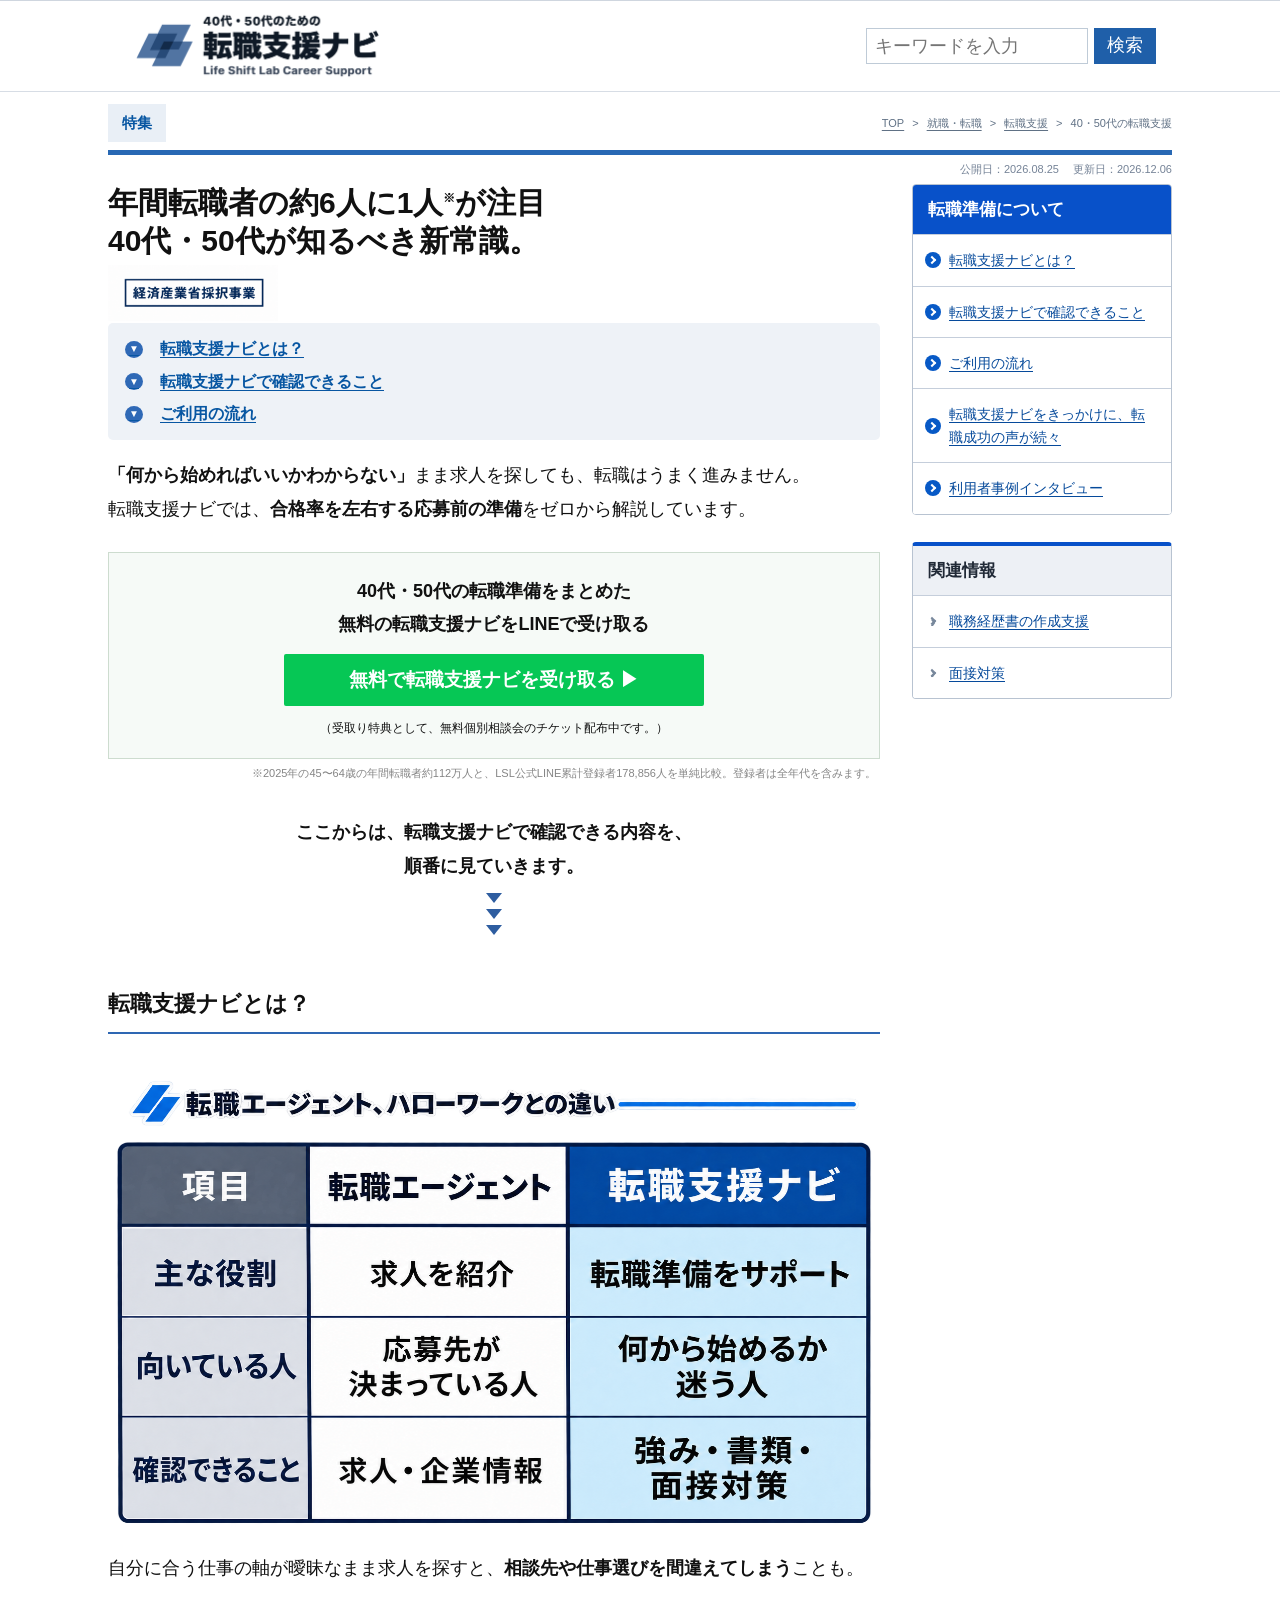
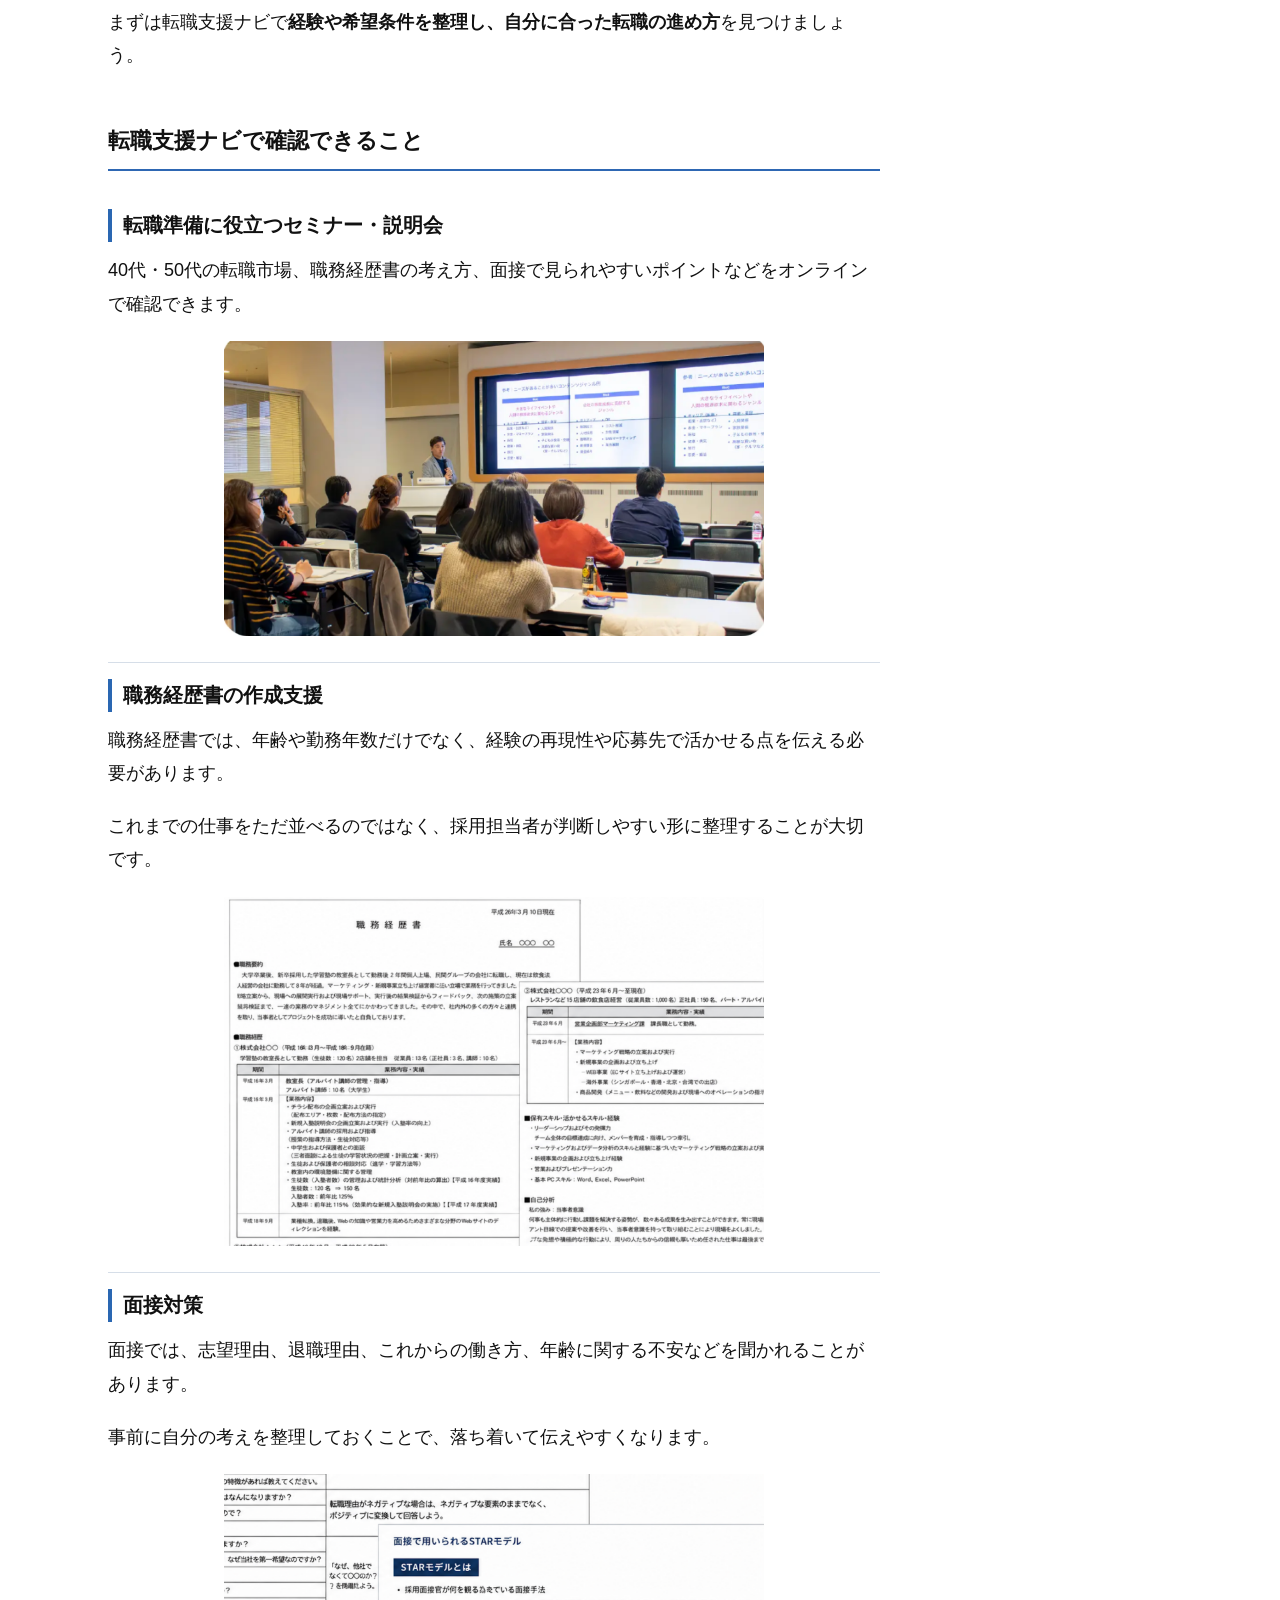
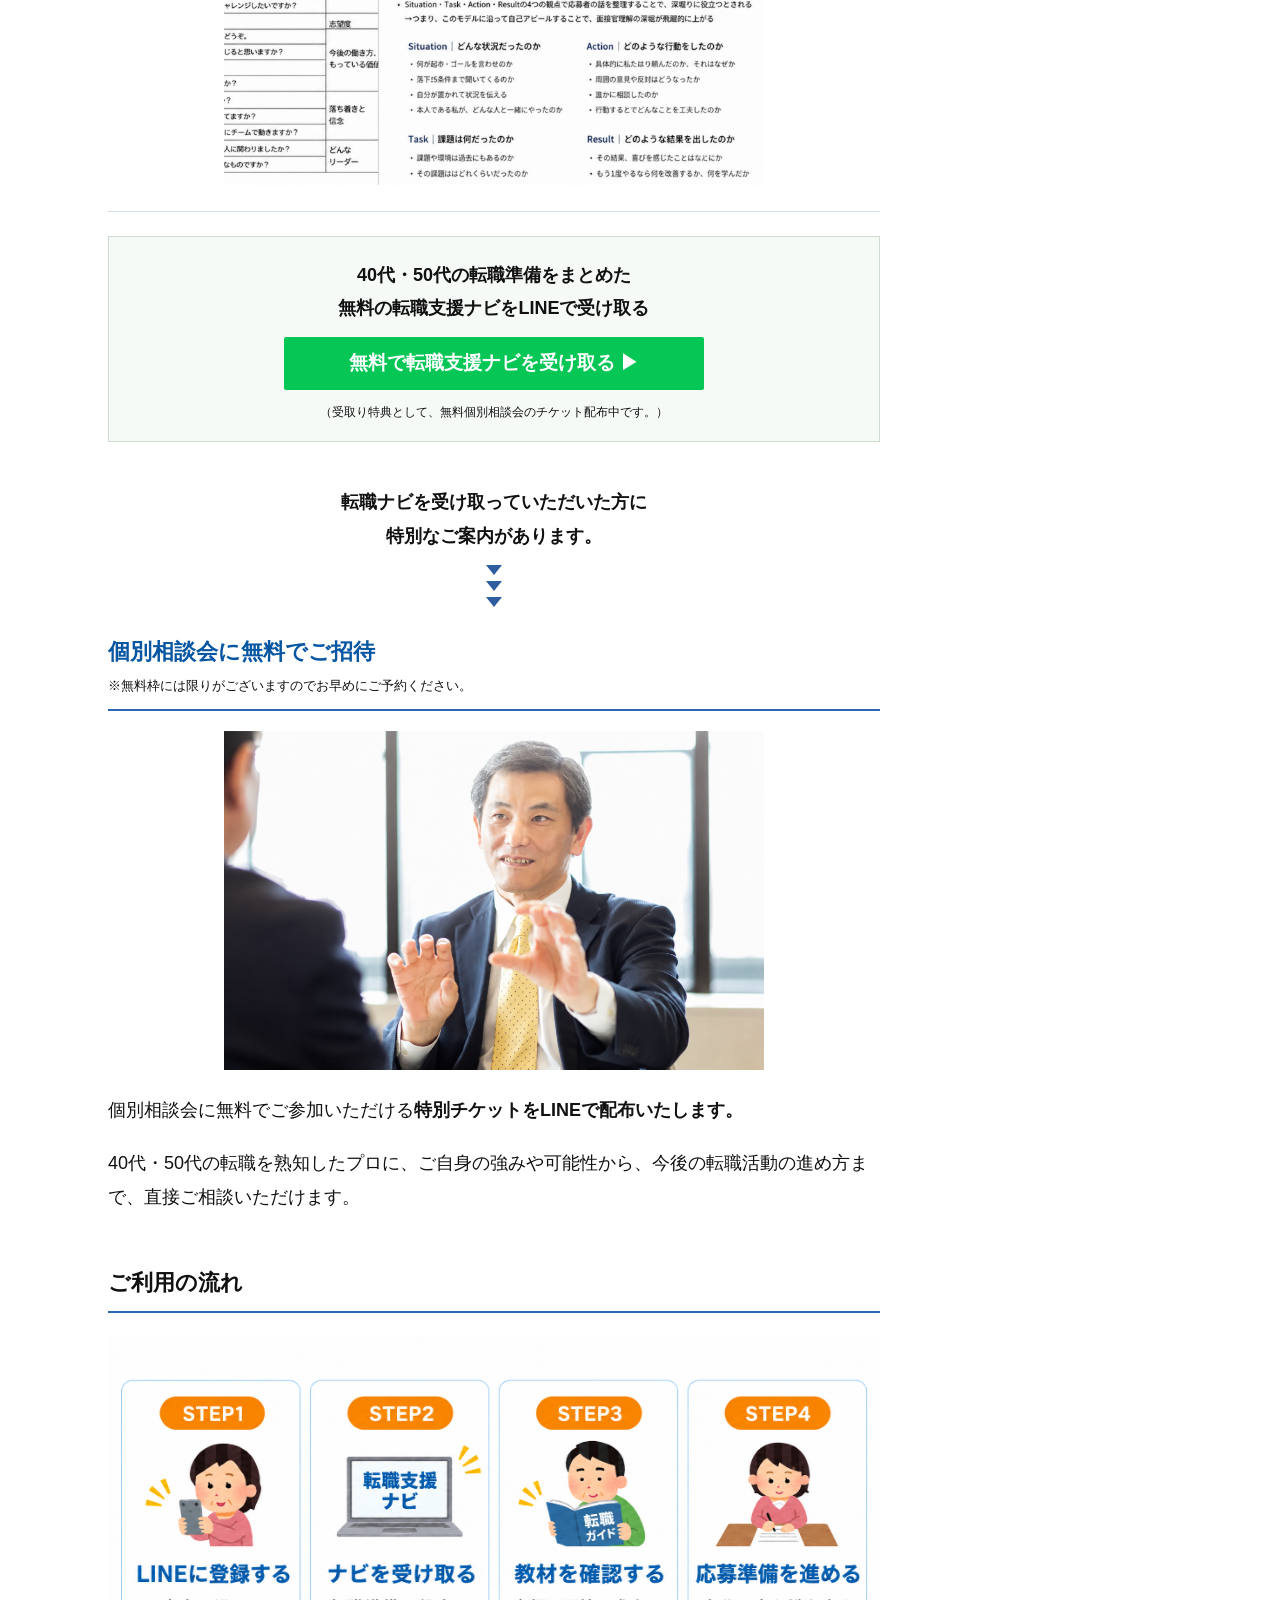
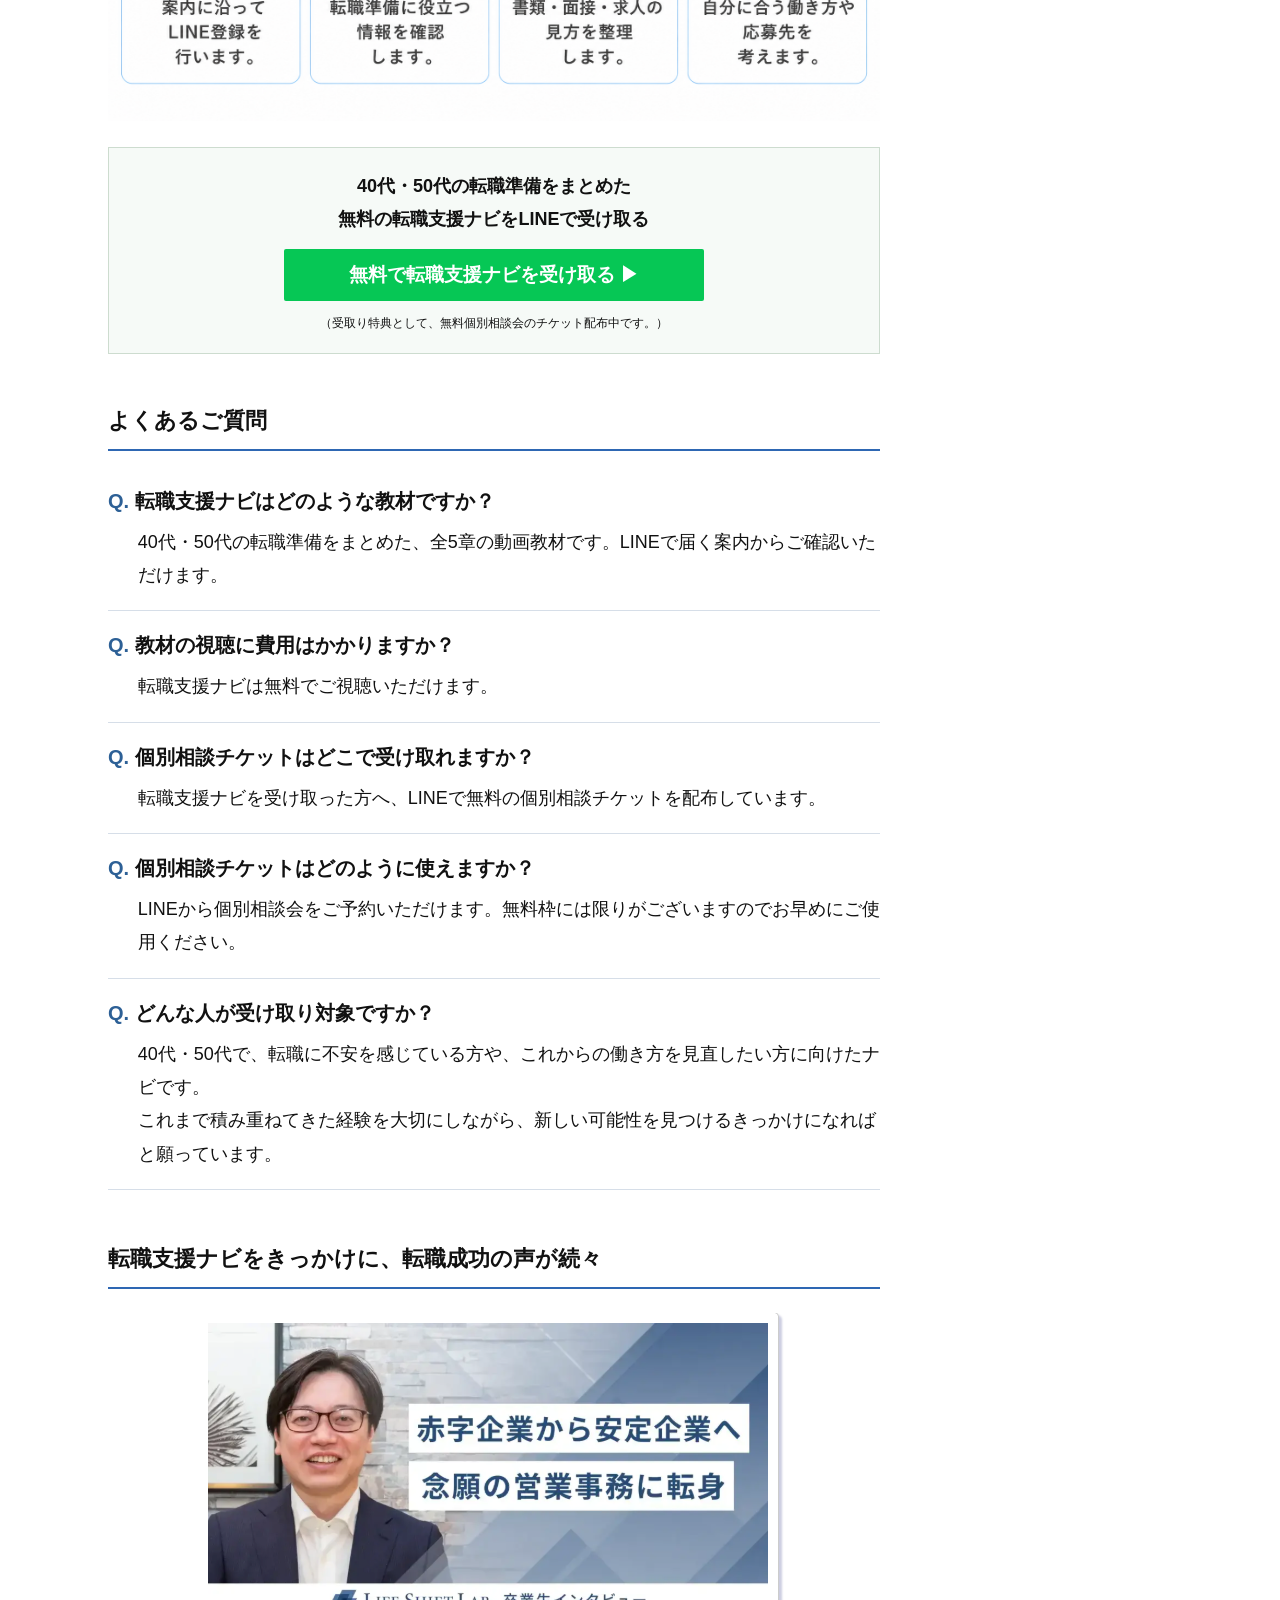
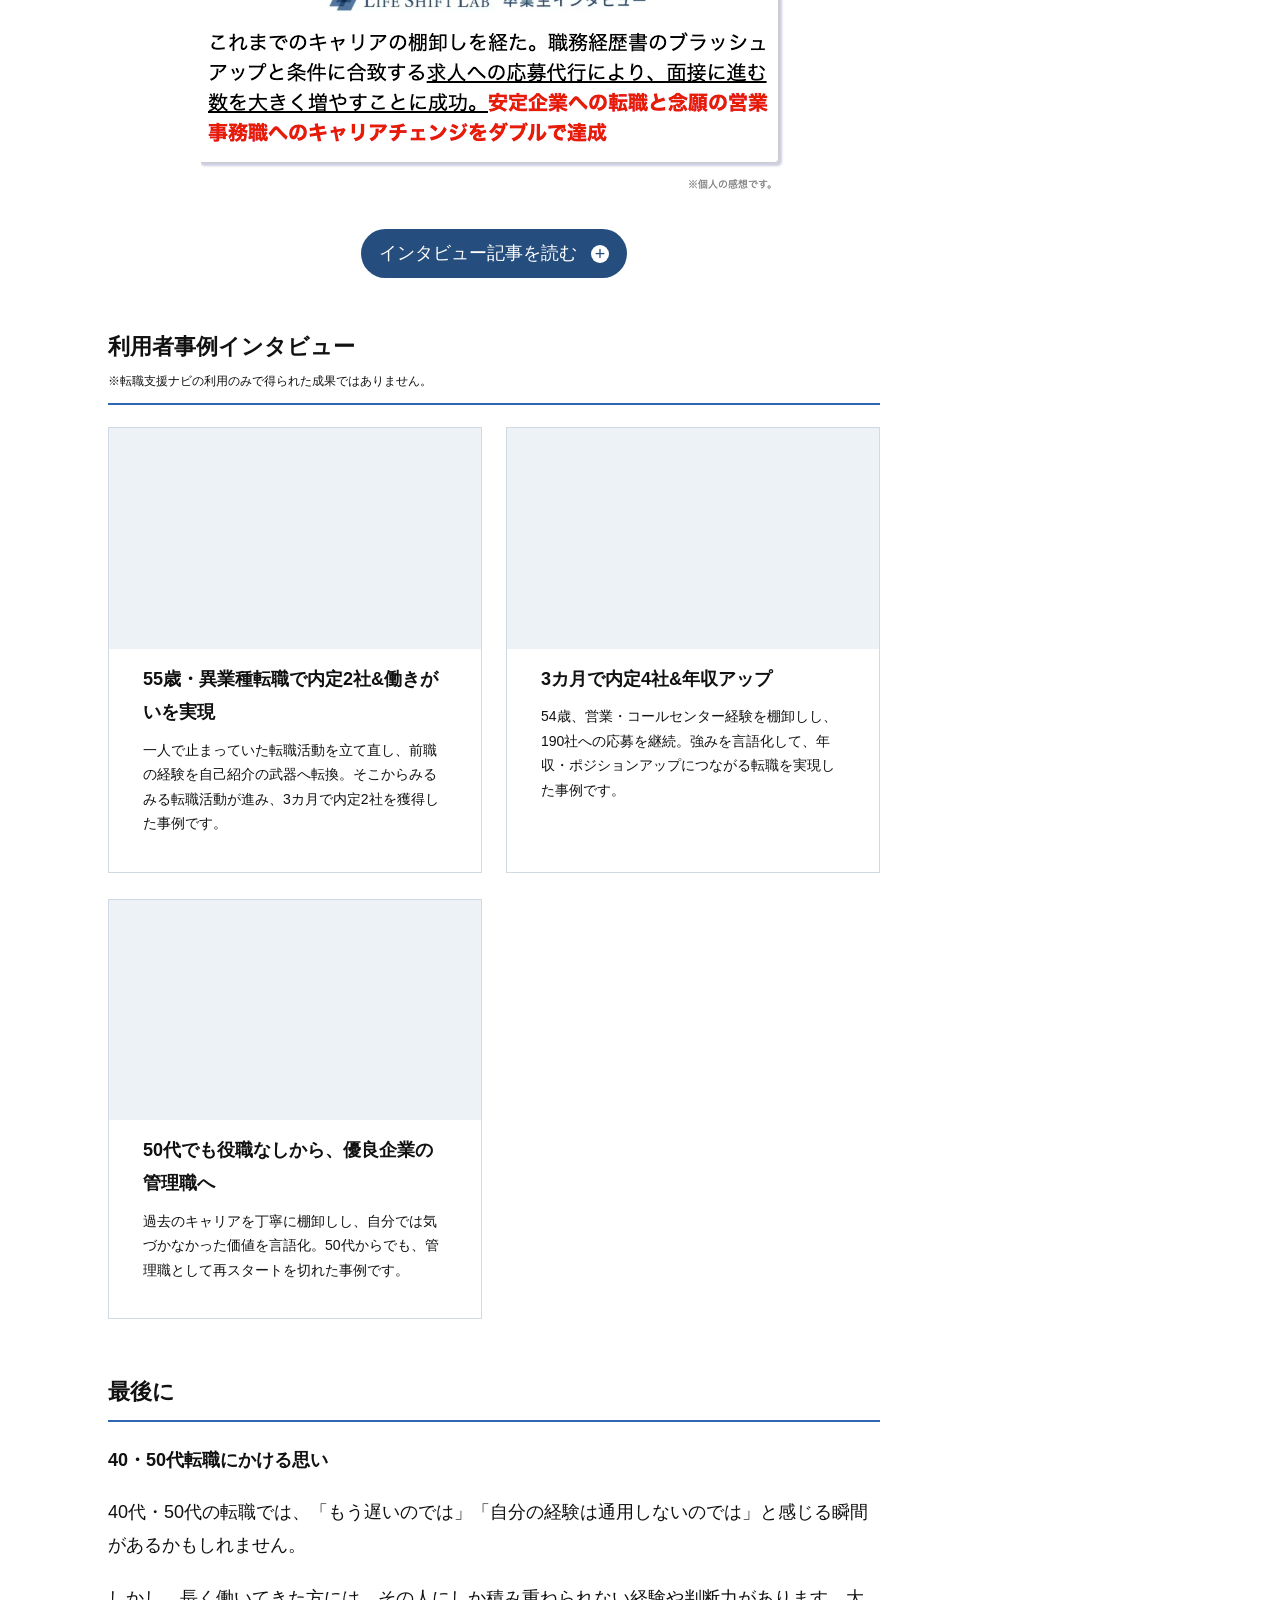
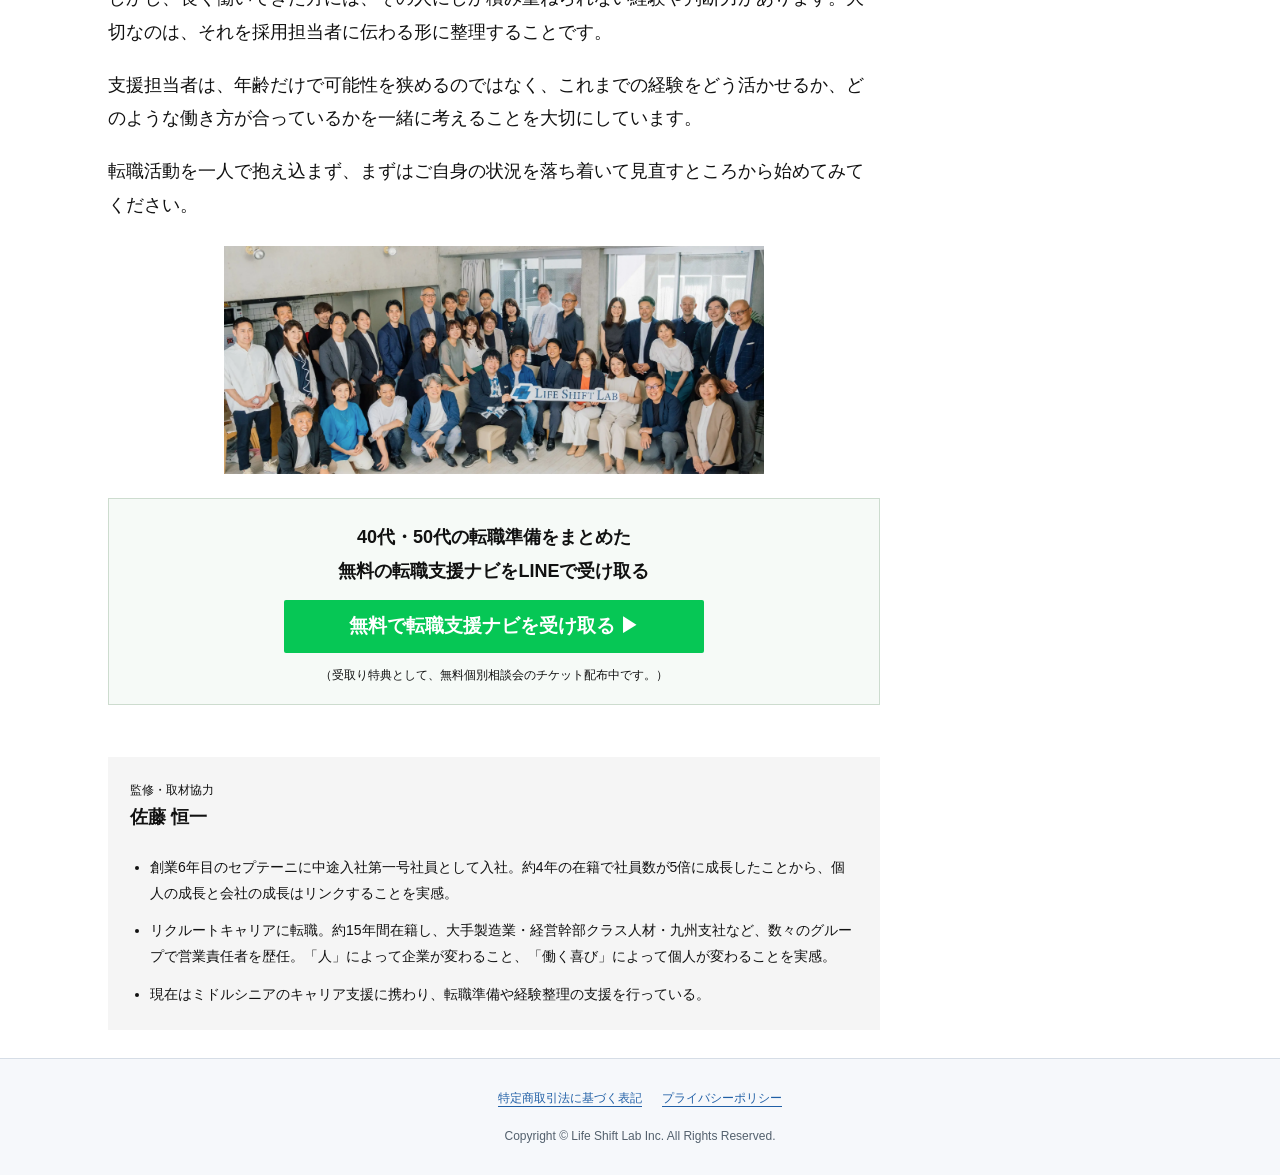
==== commit eb05a849: "Move interview disclosure above section rule in alternate version" ====
--- a/versions/navi-results/index.html
+++ b/versions/navi-results/index.html
@@ -12,7 +12,7 @@
   <meta name="viewport" content="width=device-width, initial-scale=1">
   <title>40代・50代のための転職支援ナビ</title>
   <meta name="description" content="40代・50代の転職に不安を感じている方へ。求人を探す前に知っておきたい、就職支援と転職準備の進め方を紹介します。">
-  <link rel="stylesheet" href="style.css?v=20261115-headline-v2">
+  <link rel="stylesheet" href="style.css?v=20261116-note-above-rule">
 </head>
 <body>
   <script async src="https://l-cv-tracking-client.vercel.app/line-ad/v1/append-ad-params.js"></script>
--- a/versions/navi-results/style.css
+++ b/versions/navi-results/style.css
@@ -1531,3 +1531,7 @@
 @media(max-width:540px){.article .intro-main-title .intro-stat-line,.article .intro-main-title .intro-guide-name{font-size:25px}}
 
 .article p.interview-results-note{font-size:12px !important;line-height:1.7;color:#666;margin:0 0 20px}
+
+/* Place the interview disclosure above the heading rule. */
+.article h2#interview-videos{border-bottom:0;padding-bottom:0;margin-bottom:6px}
+.article p.interview-results-note{padding-bottom:11px;border-bottom:2px solid #2e67b3;margin-bottom:22px}
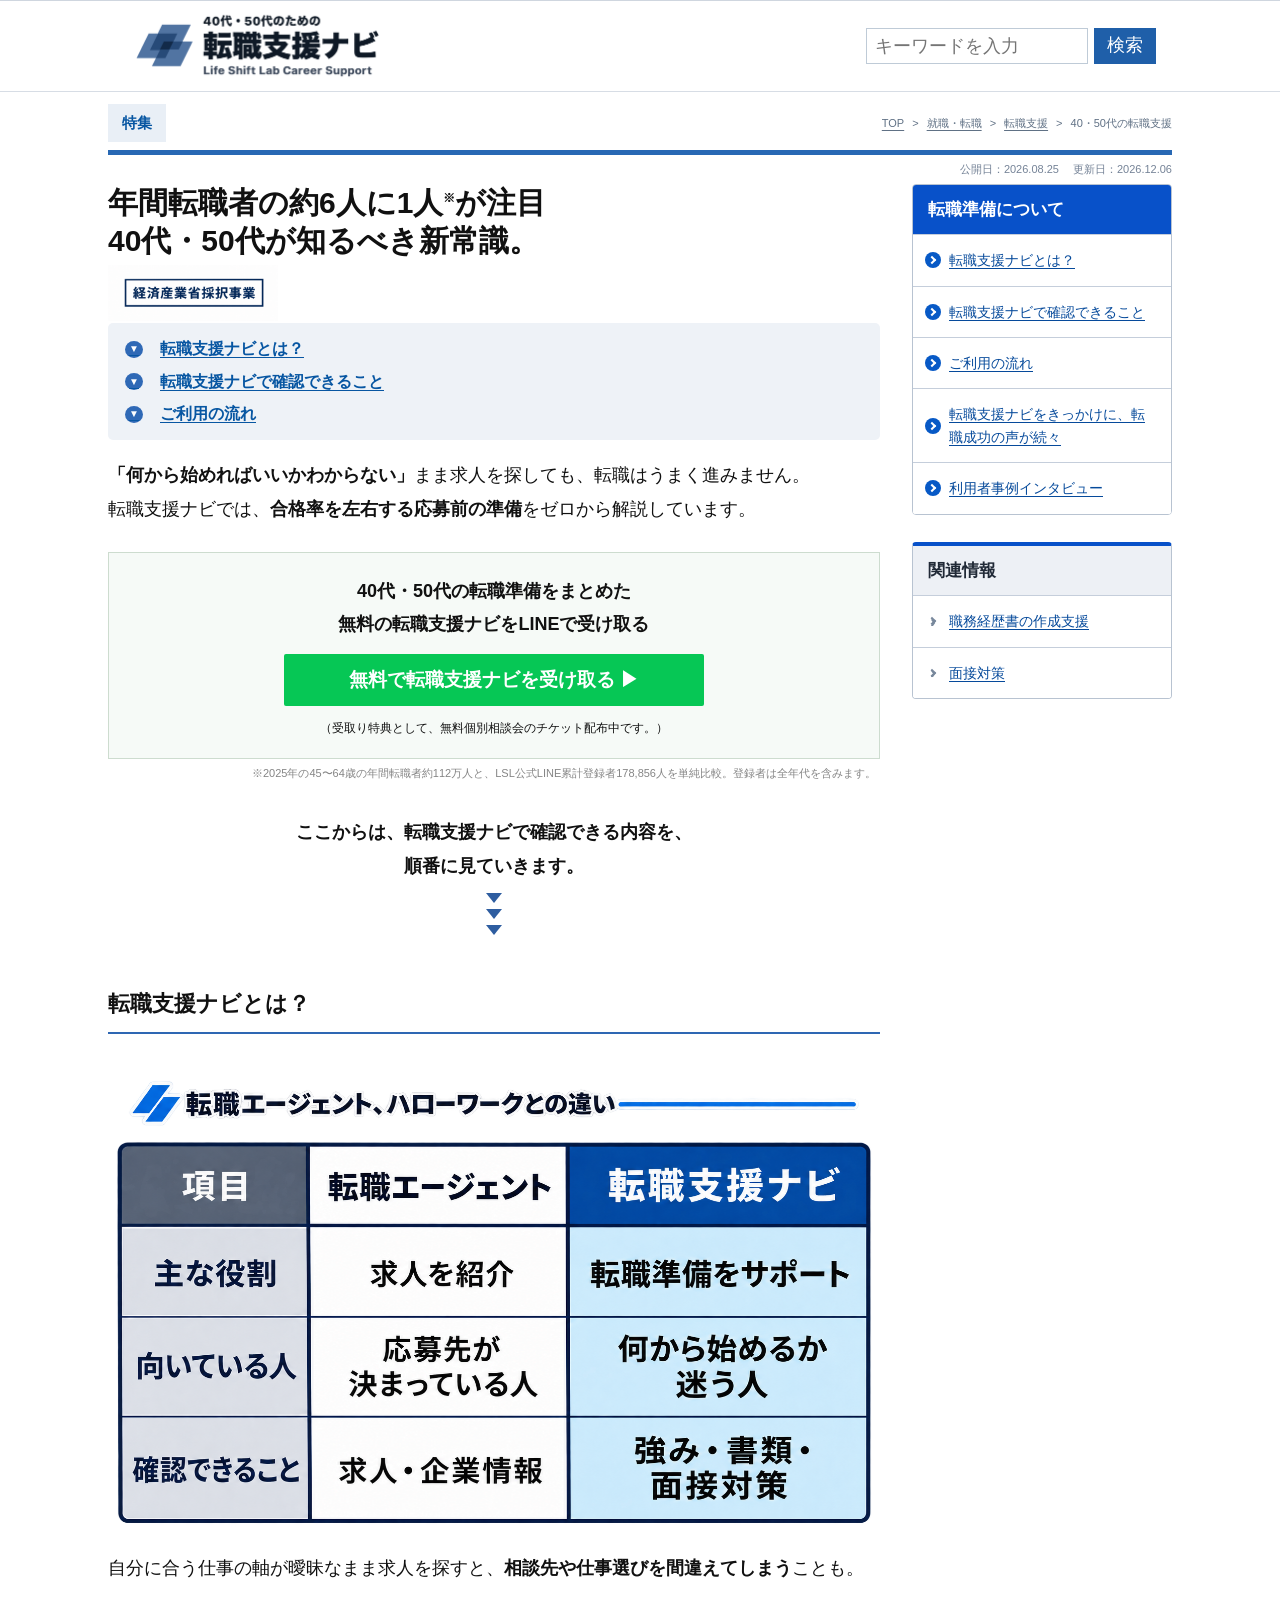
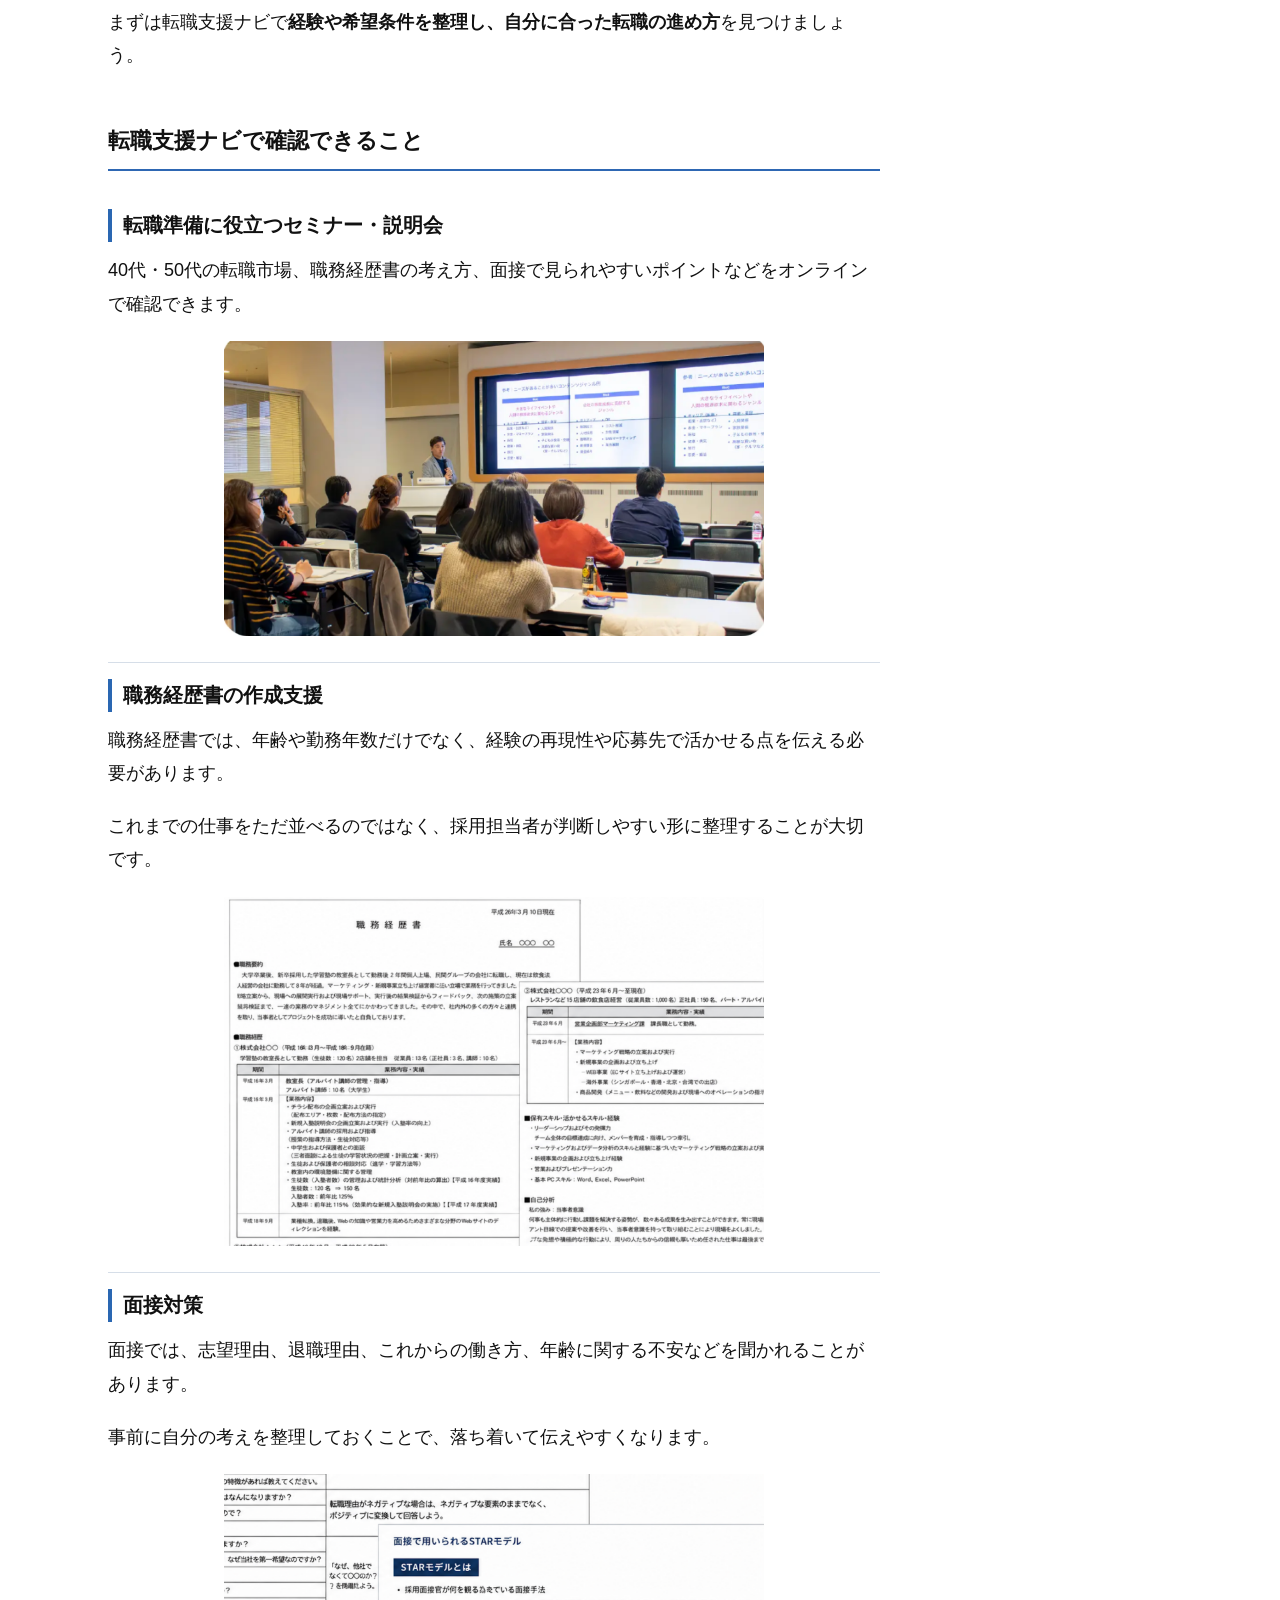
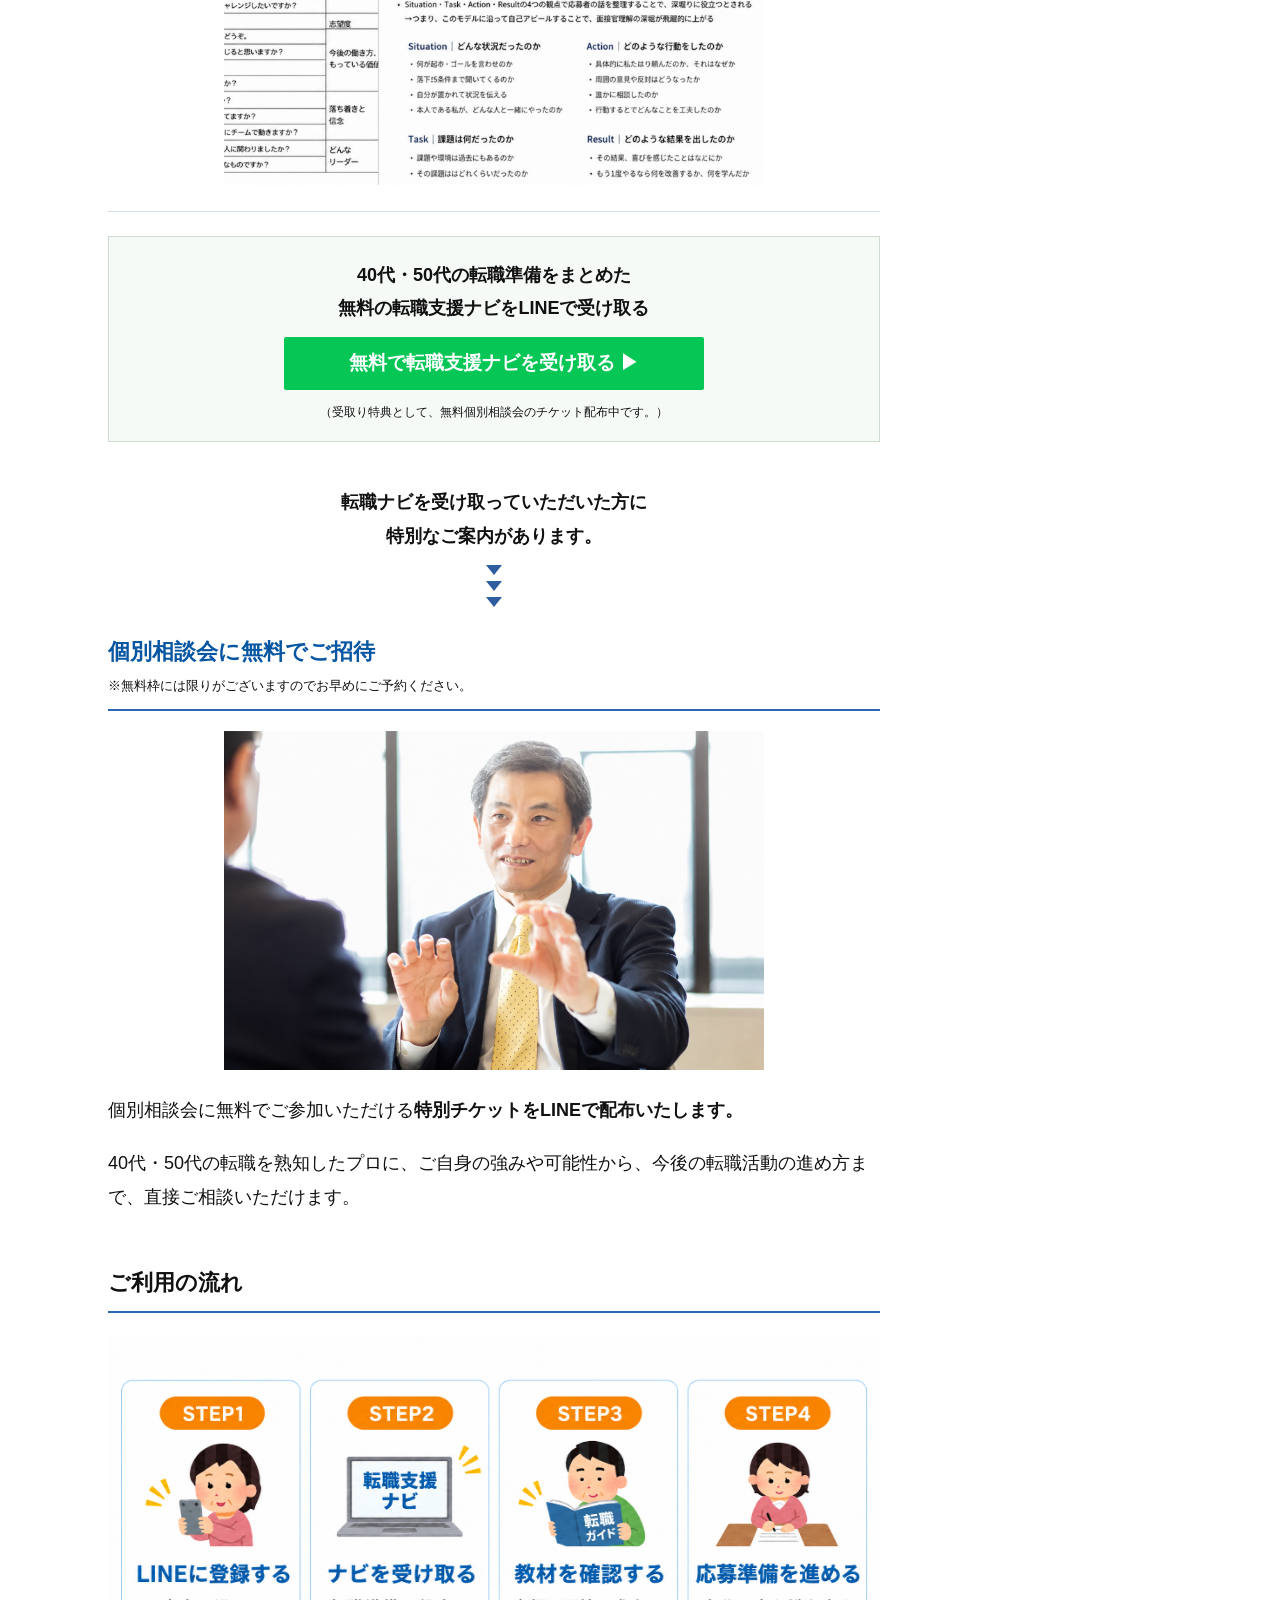
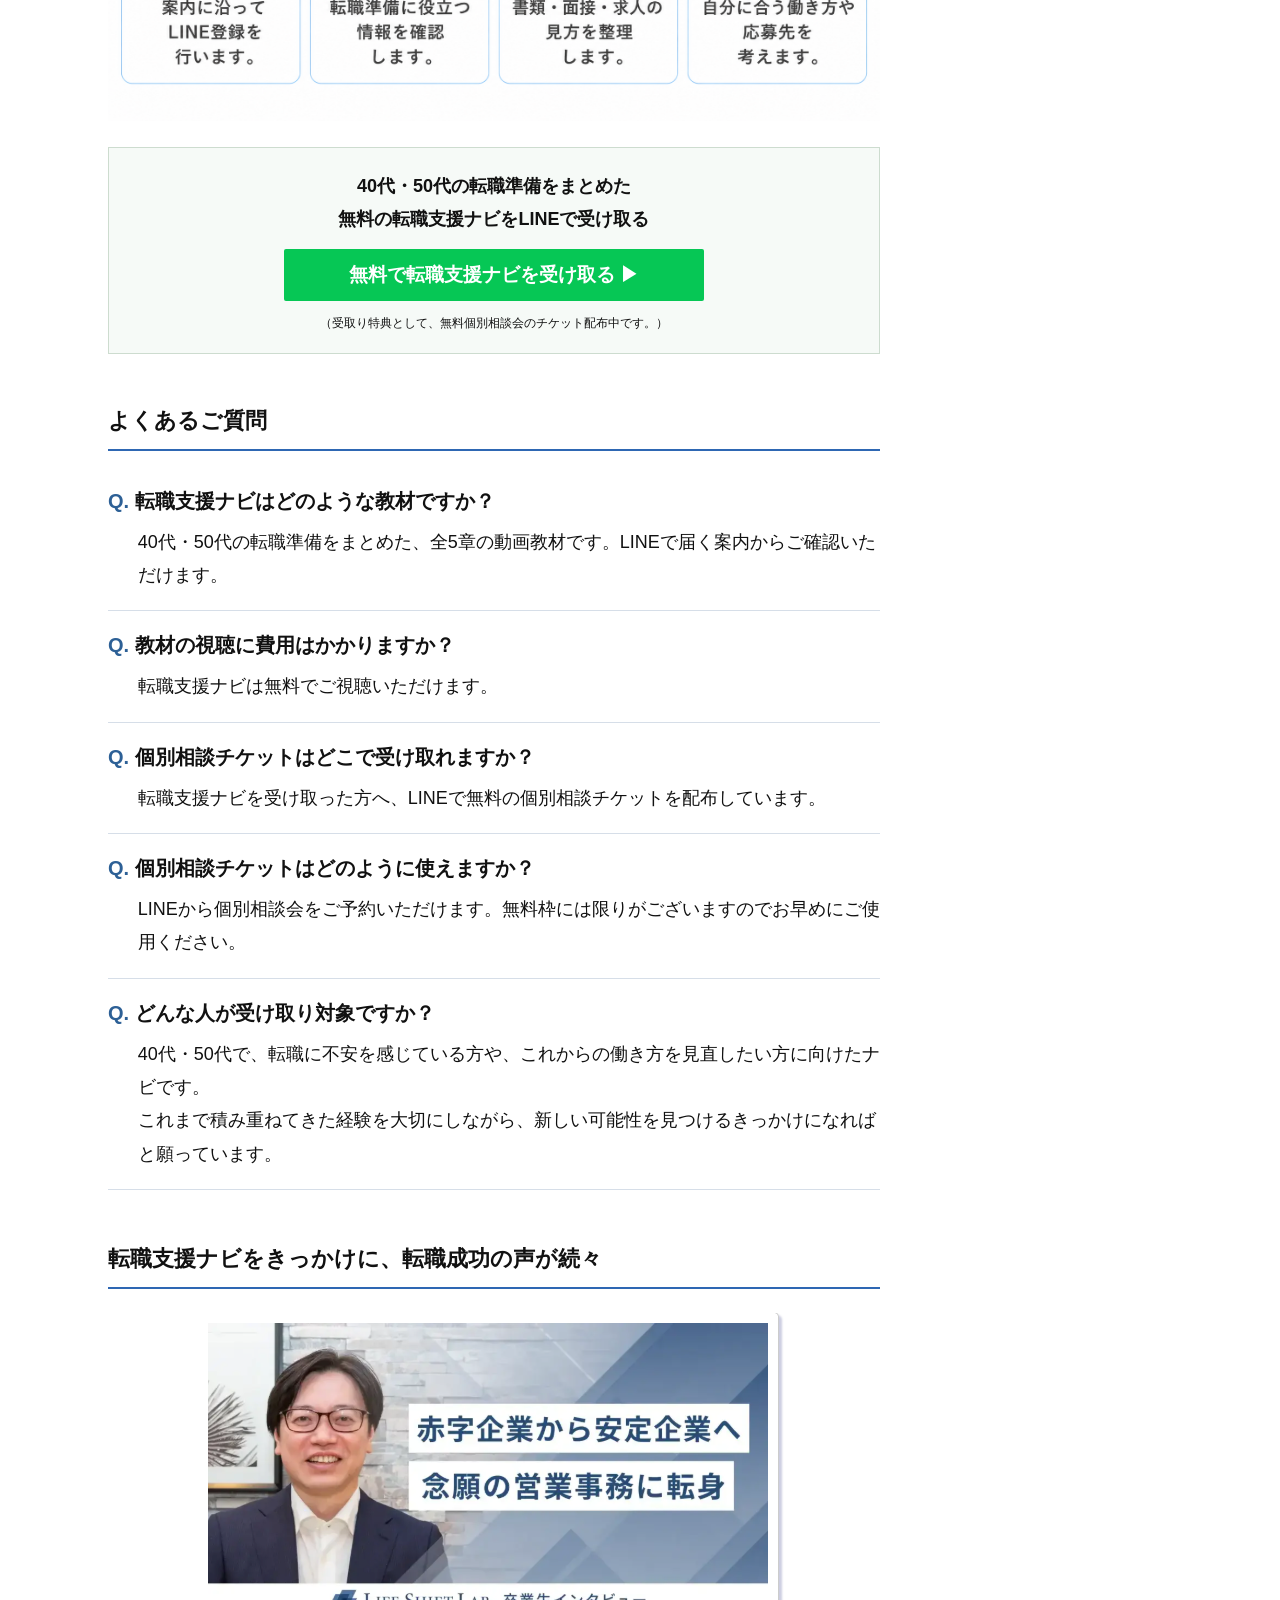
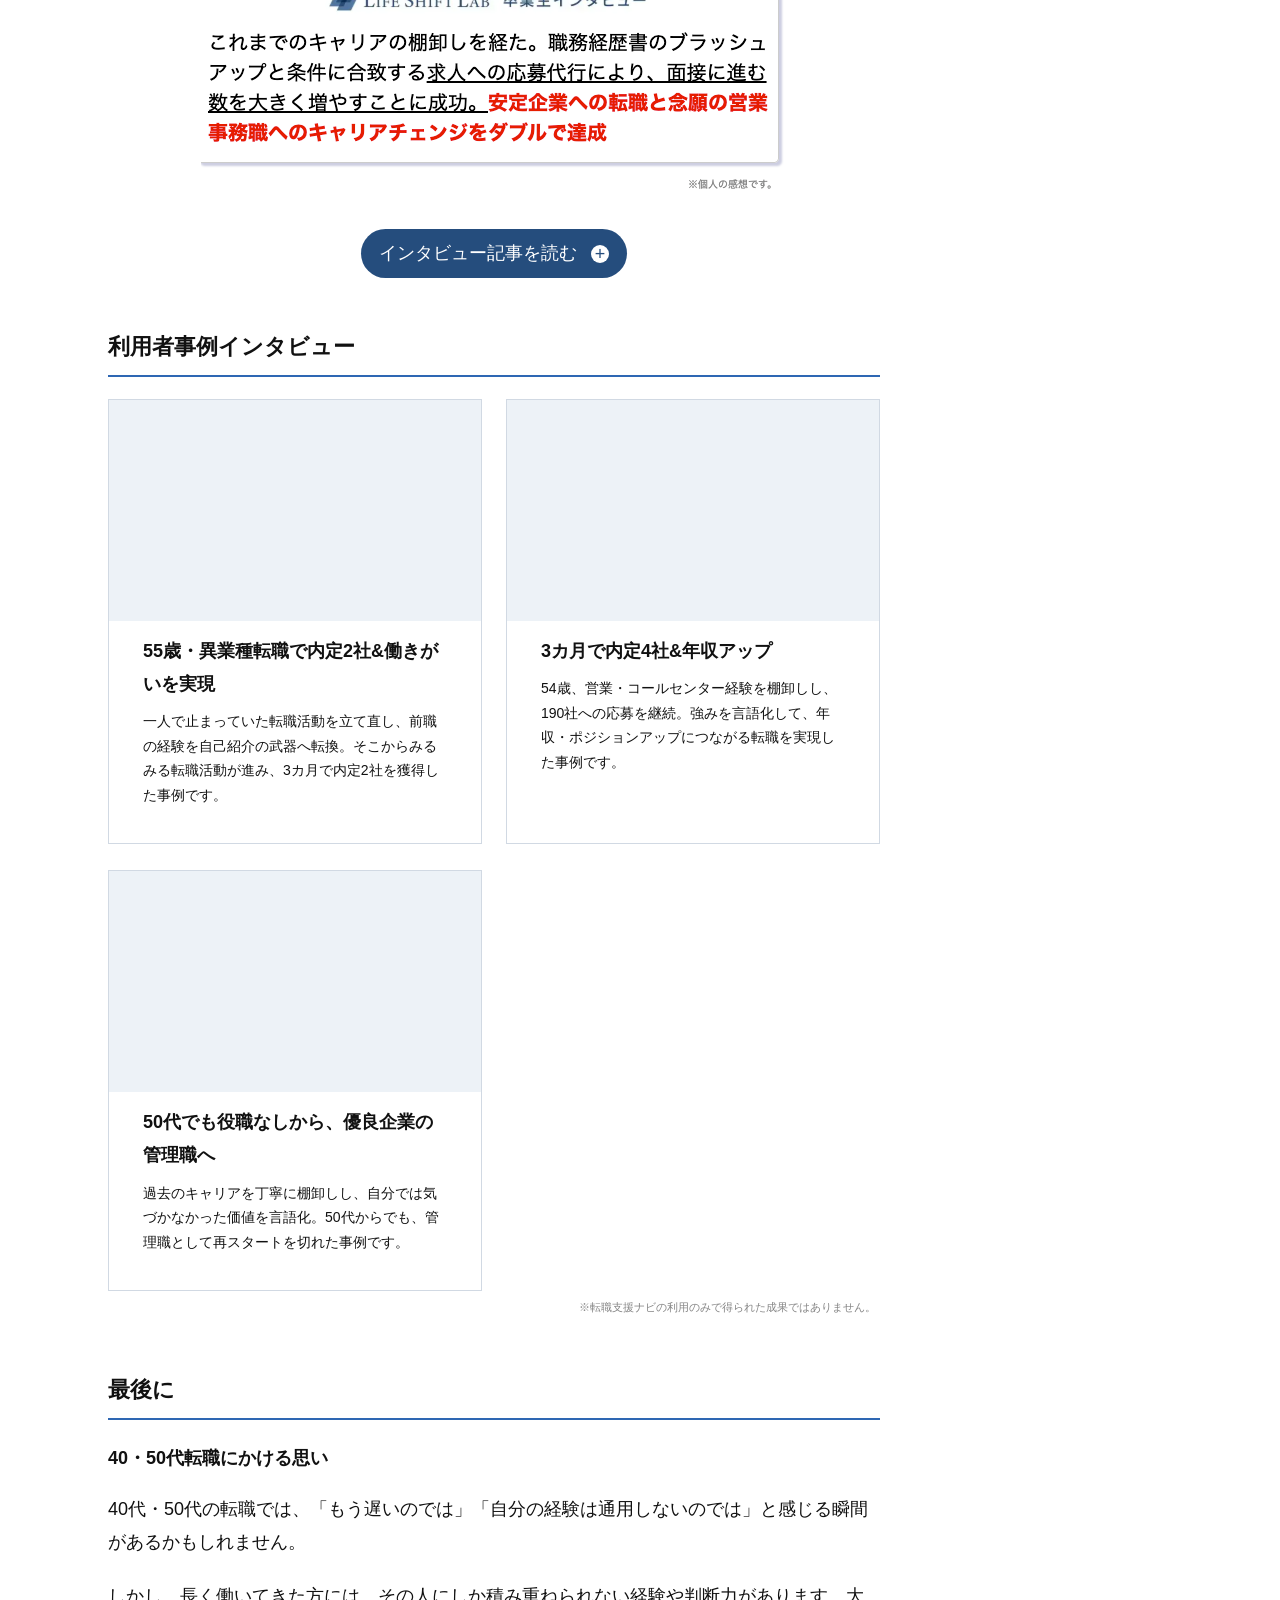
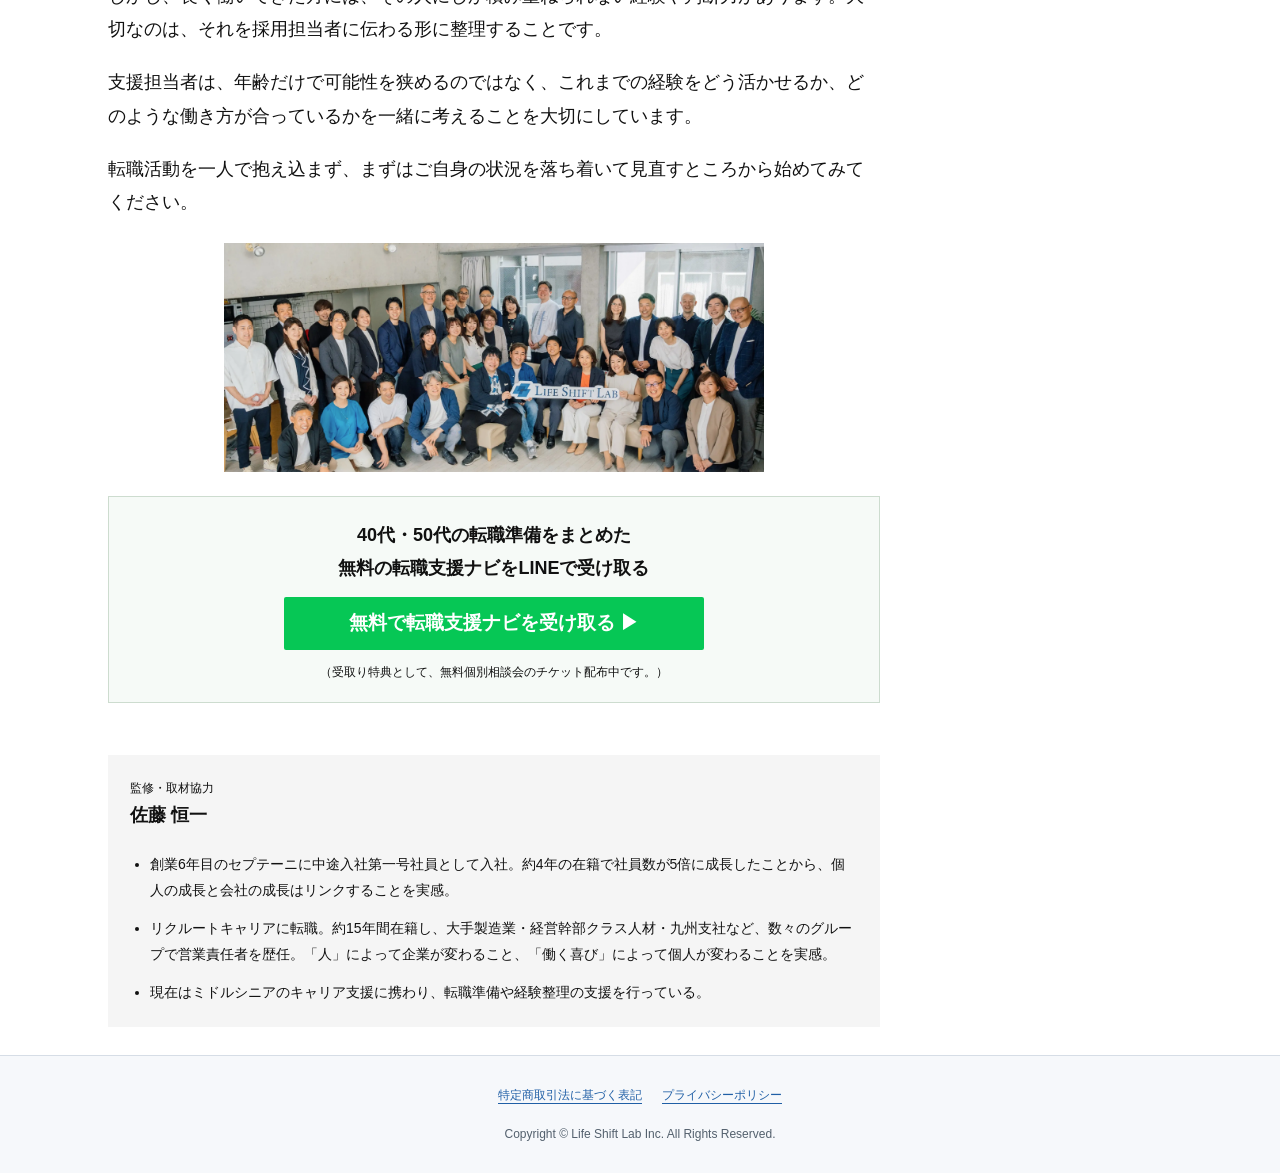
==== commit c4e206f2: "Move interview disclosure below videos and match statistical note styling" ====
--- a/versions/navi-results/index.html
+++ b/versions/navi-results/index.html
@@ -12,7 +12,7 @@
   <meta name="viewport" content="width=device-width, initial-scale=1">
   <title>40代・50代のための転職支援ナビ</title>
   <meta name="description" content="40代・50代の転職に不安を感じている方へ。求人を探す前に知っておきたい、就職支援と転職準備の進め方を紹介します。">
-  <link rel="stylesheet" href="style.css?v=20261116-note-above-rule">
+  <link rel="stylesheet" href="style.css?v=20261116-note-below-videos">
 </head>
 <body>
   <script async src="https://l-cv-tracking-client.vercel.app/line-ad/v1/append-ad-params.js"></script>
@@ -234,7 +234,6 @@
       </div>
 
       <h2 id="interview-videos">利用者事例インタビュー</h2>
-      <p class="interview-results-note">※転職支援ナビの利用のみで得られた成果ではありません。</p>
 <div class="video-grid" aria-label="利用者事例インタビュー動画">
         <section class="video-card">
           <div class="video-frame">
@@ -258,6 +257,8 @@
           <p class="video-desc">過去のキャリアを丁寧に棚卸しし、自分では気づかなかった価値を言語化。50代からでも、管理職として再スタートを切れた事例です。</p>
         </section>
       </div>
+
+      <p class="intro-stat-note interview-results-note">※転職支援ナビの利用のみで得られた成果ではありません。</p>
 
       <h2>最後に</h2>
       <p class="subtitle">40・50代転職にかける思い</p>
--- a/versions/navi-results/style.css
+++ b/versions/navi-results/style.css
@@ -1530,8 +1530,5 @@
 .article .intro-main-title .intro-stat-line,.article .intro-main-title .intro-guide-name{font-size:30px}
 @media(max-width:540px){.article .intro-main-title .intro-stat-line,.article .intro-main-title .intro-guide-name{font-size:25px}}
 
-.article p.interview-results-note{font-size:12px !important;line-height:1.7;color:#666;margin:0 0 20px}
-
-/* Place the interview disclosure above the heading rule. */
-.article h2#interview-videos{border-bottom:0;padding-bottom:0;margin-bottom:6px}
-.article p.interview-results-note{padding-bottom:11px;border-bottom:2px solid #2e67b3;margin-bottom:22px}
+/* Keep the disclosure close to the three interview videos. */
+.article .video-grid{margin-bottom:8px}
